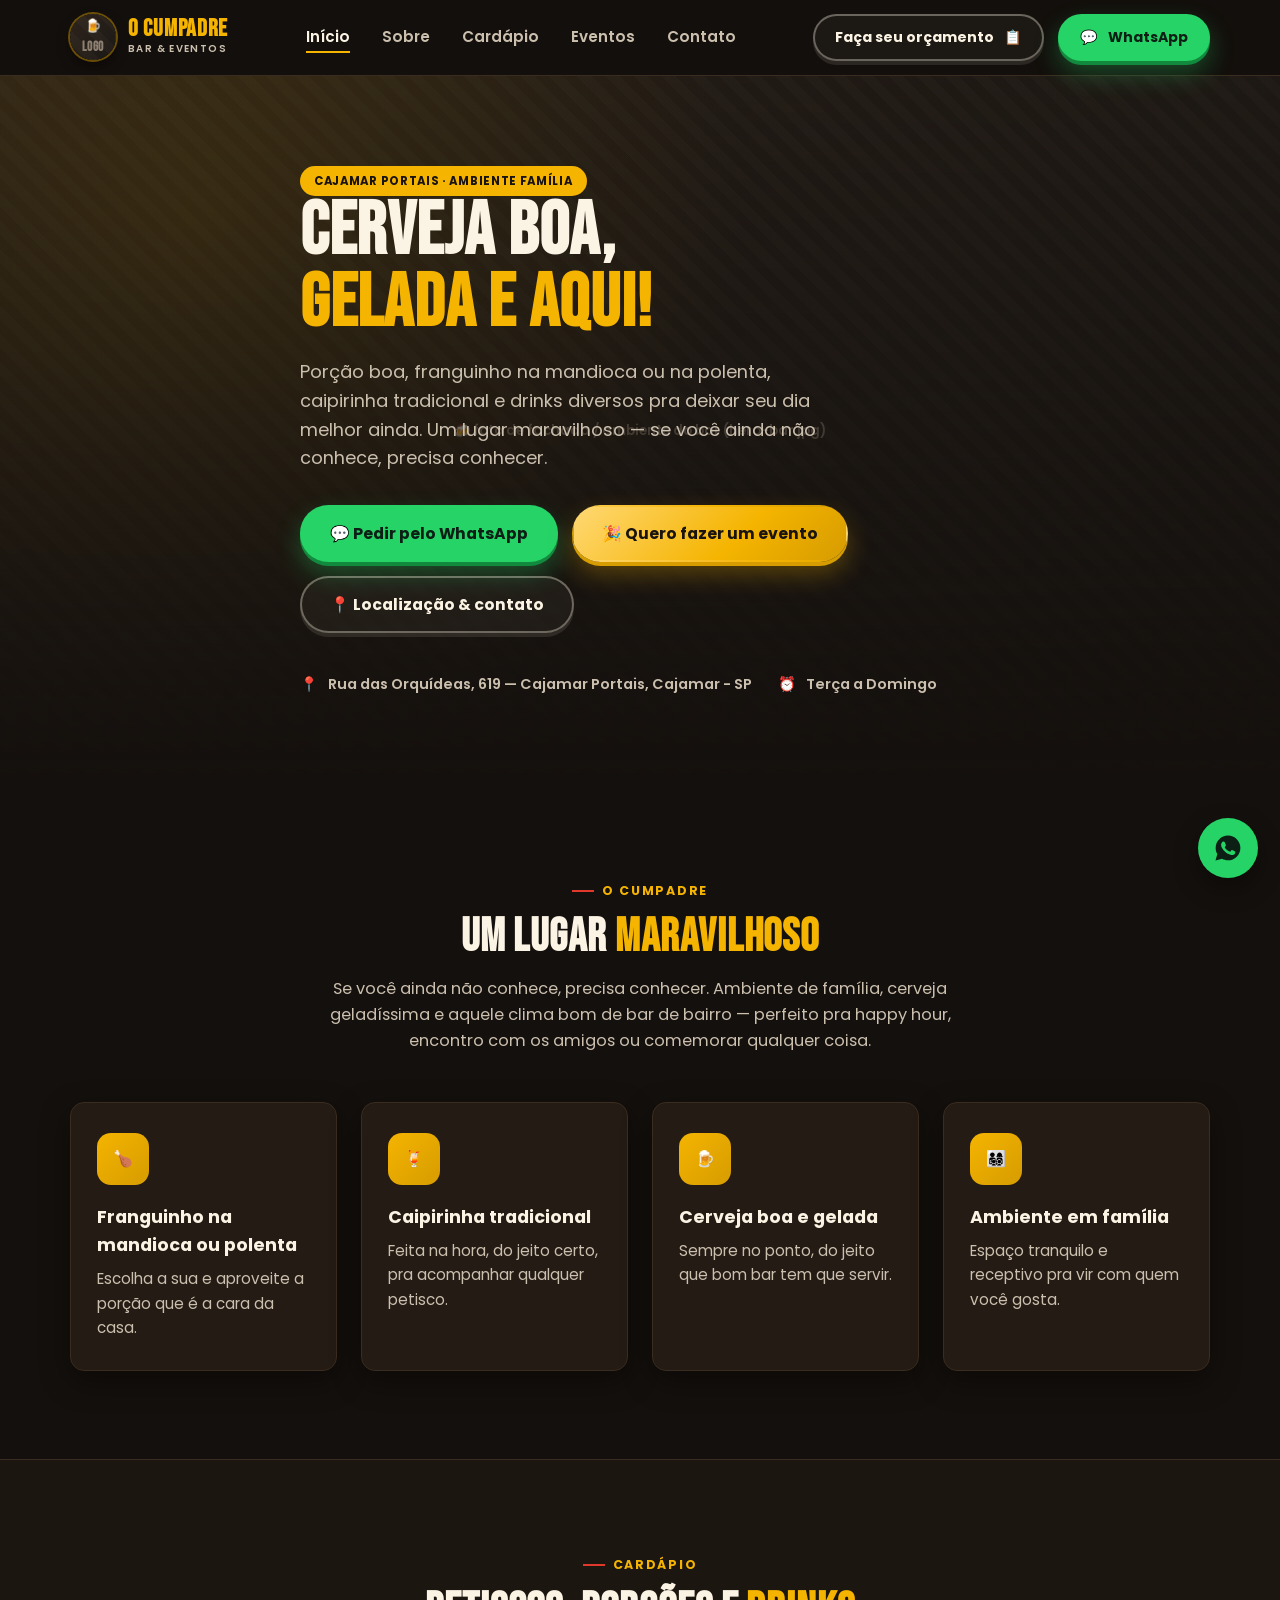
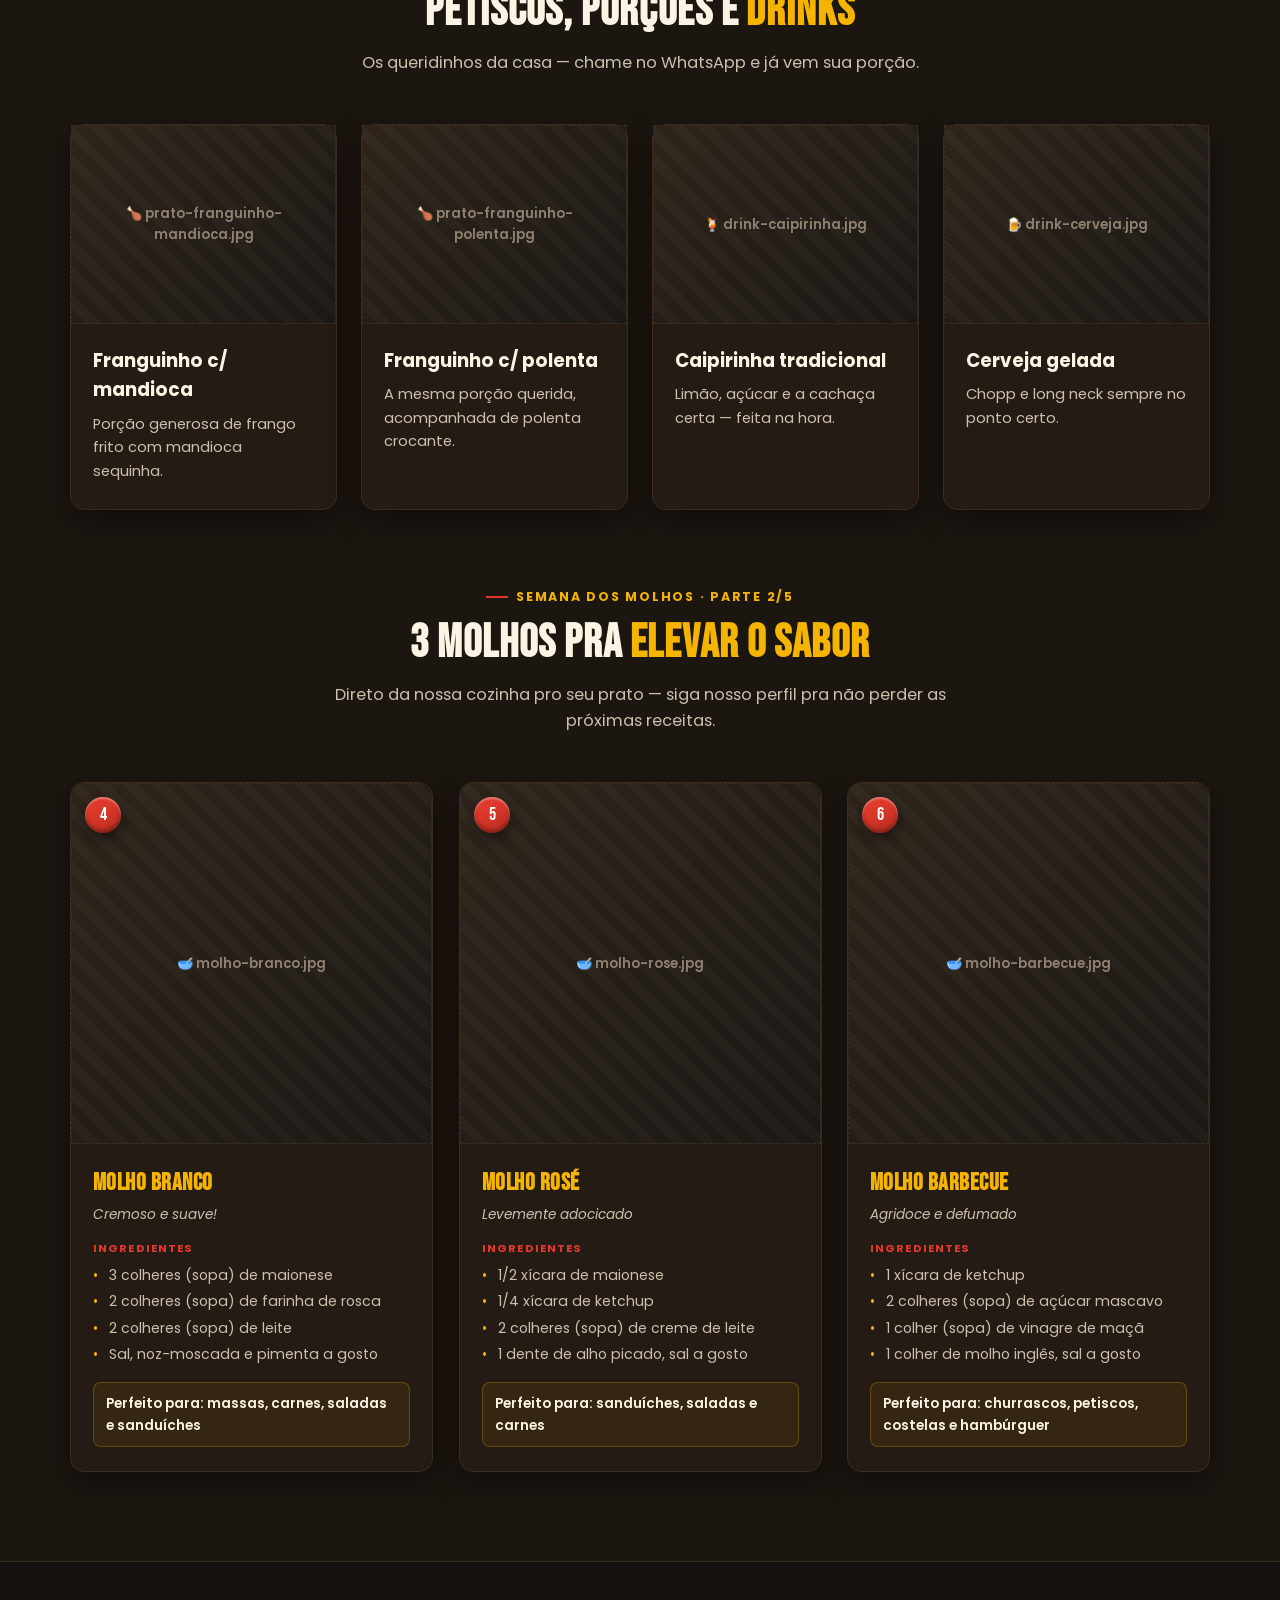
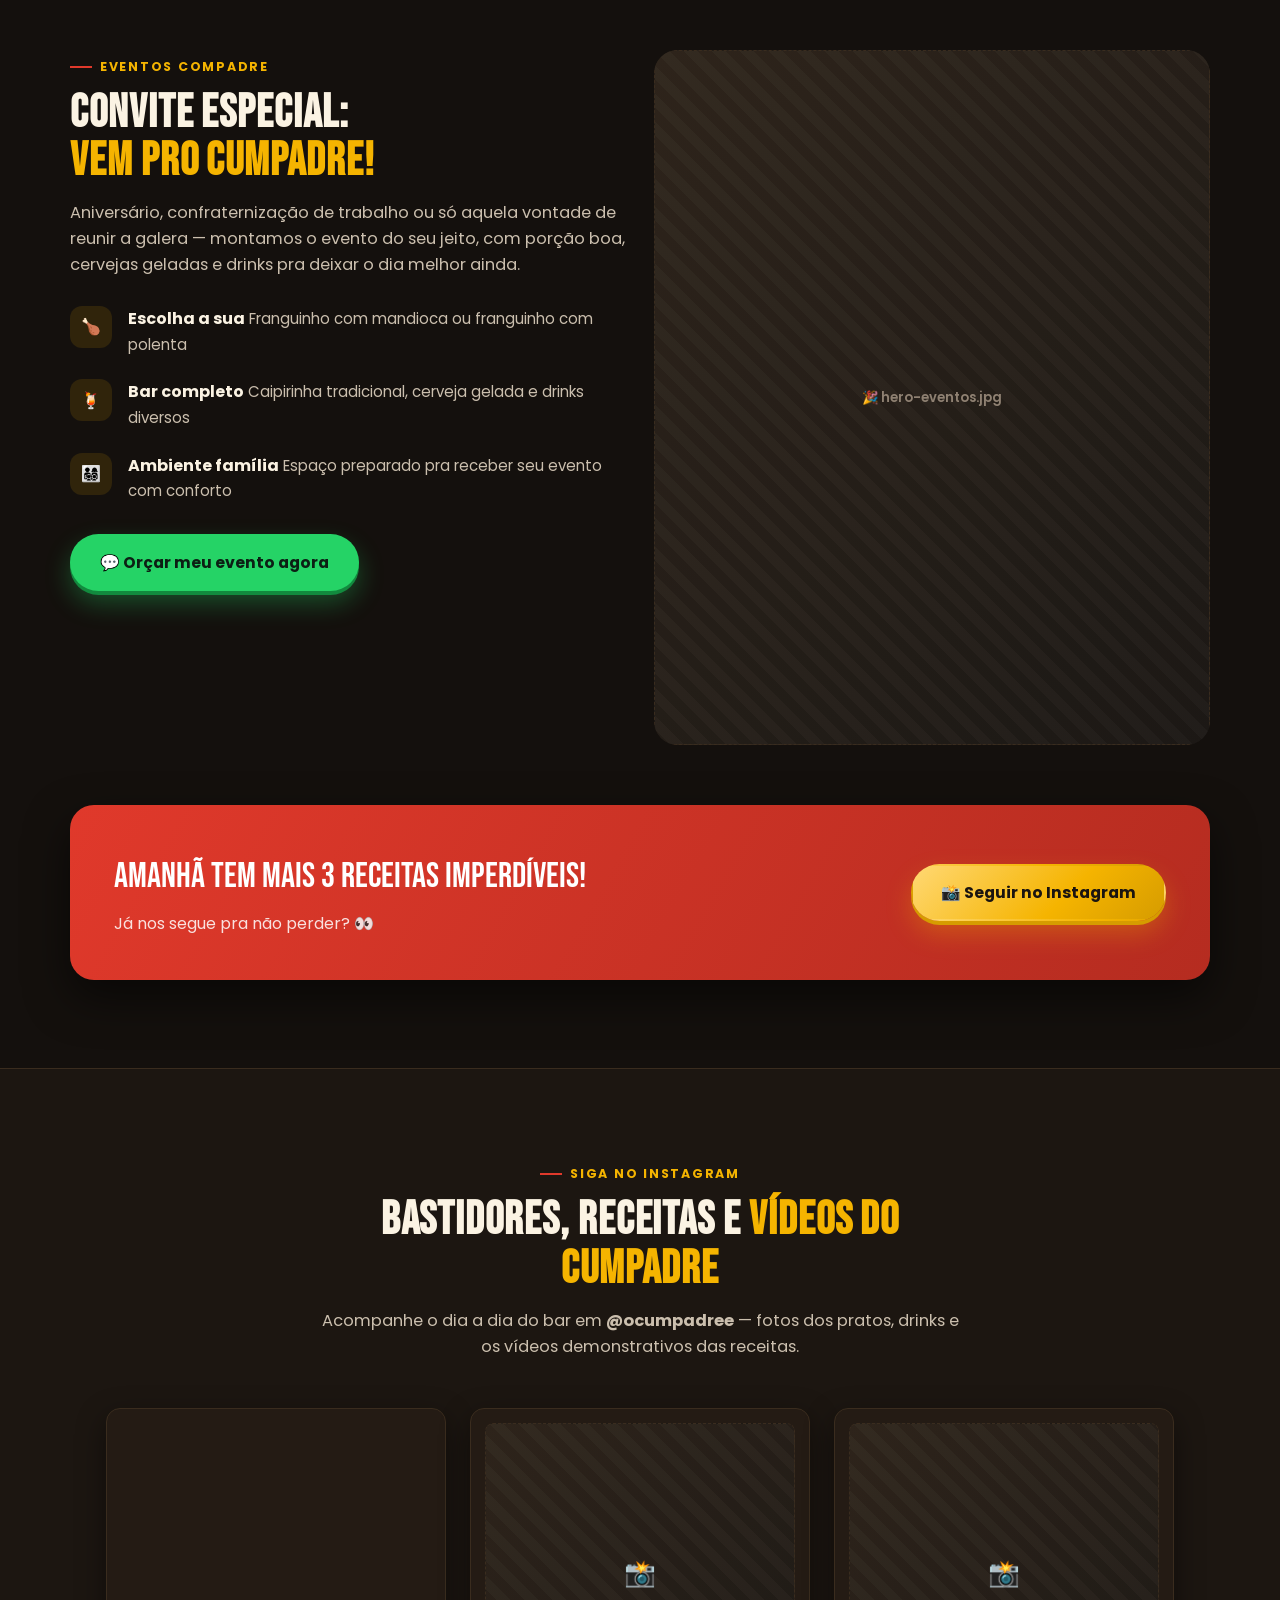
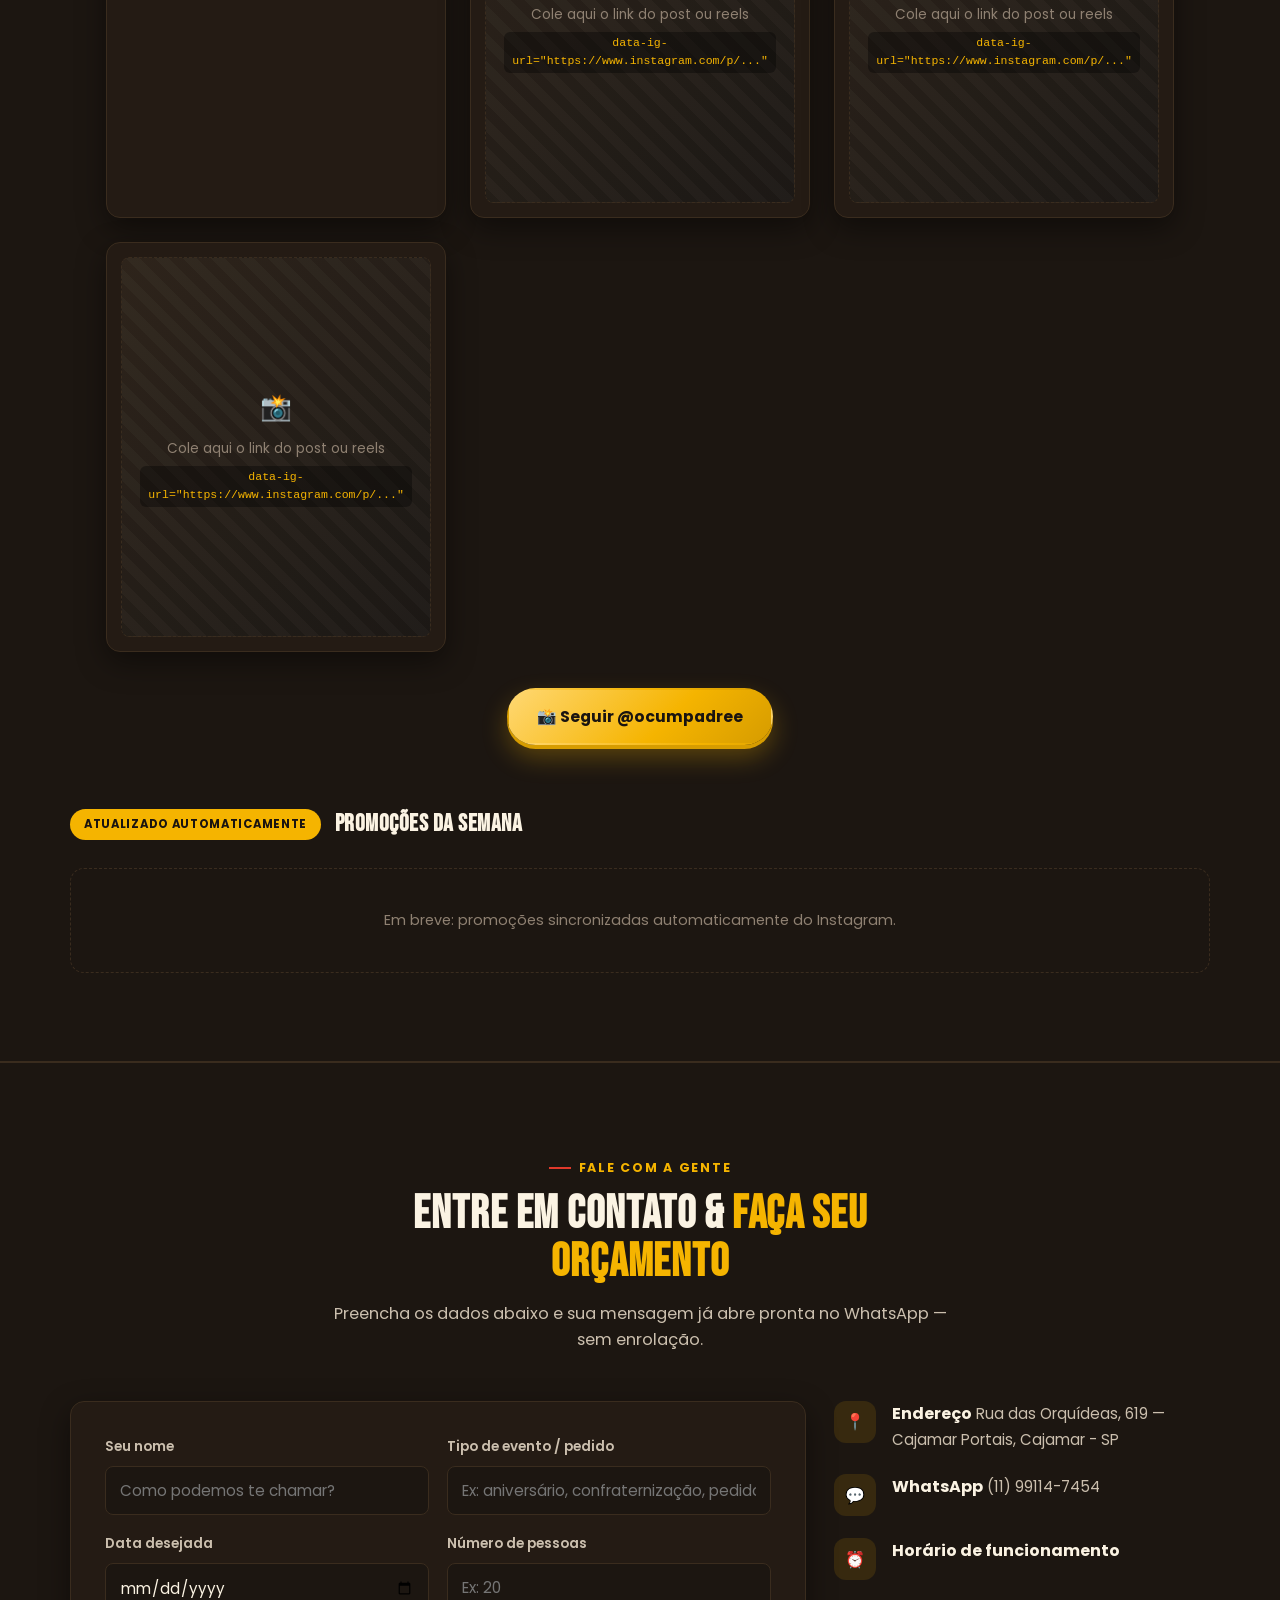
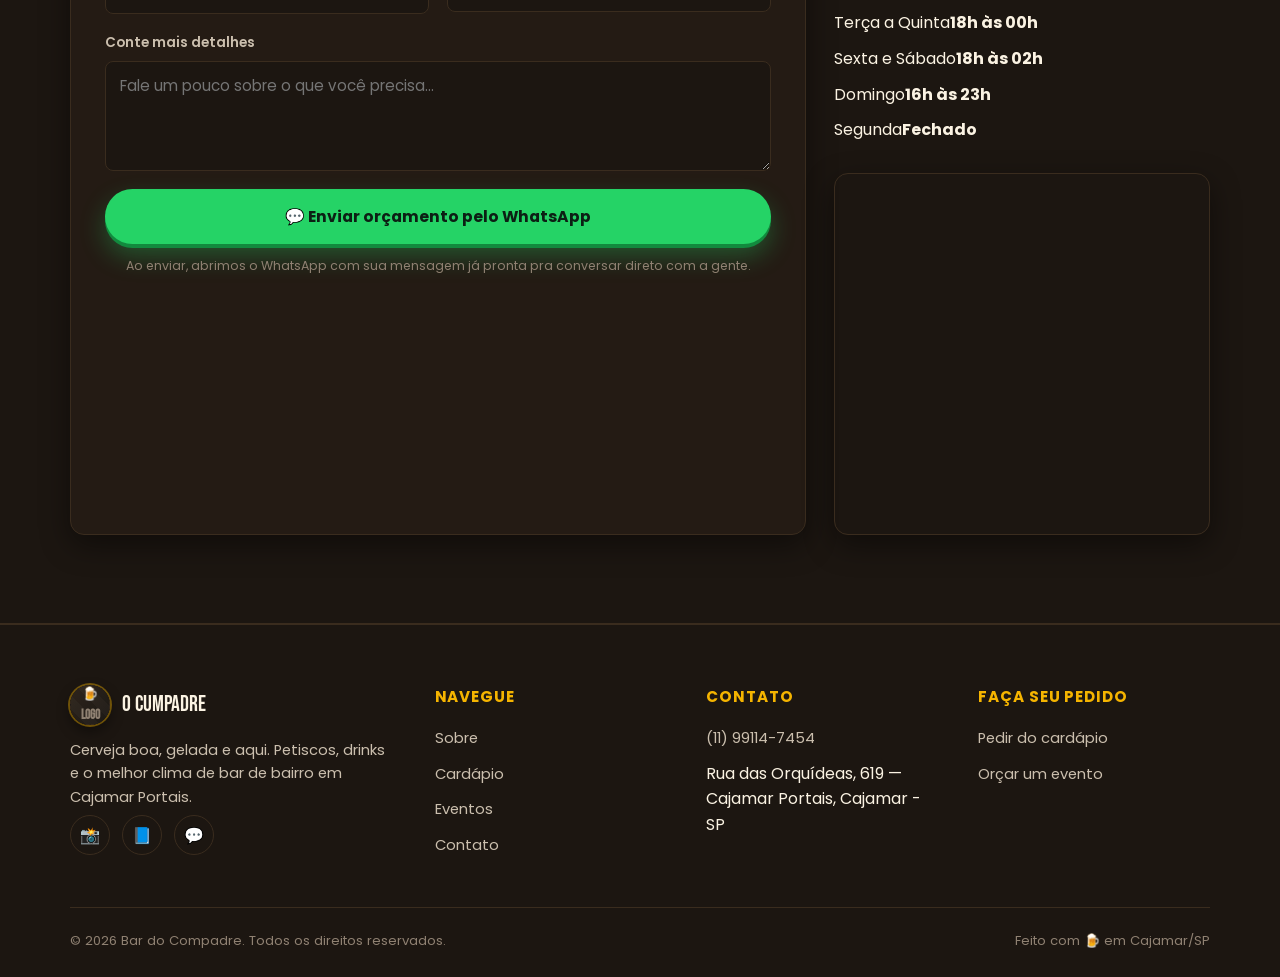
==== index.html @ eba90cc9 "Adiciona sincronizacao automatica de promocoes do Instagram via API oficial - GitHub Action agendado" ====
<!doctype html>
<html lang="pt-BR">
<head>
  <meta charset="UTF-8" />
  <meta name="viewport" content="width=device-width, initial-scale=1.0" />
  <title>Bar do Compadre | Cerveja boa, gelada e aqui — Cajamar/SP</title>
  <meta name="description" content="Bar do Compadre em Cajamar Portais: petiscos, franguinho com mandioca ou polenta, caipirinha tradicional, cervejas geladas e drinks. Faça seu pedido ou orçamento de evento pelo WhatsApp." />
  <meta name="theme-color" content="#14100d" />

  <!-- Open Graph -->
  <meta property="og:type" content="website" />
  <meta property="og:title" content="Bar do Compadre — Cerveja boa, gelada e aqui" />
  <meta property="og:description" content="Petiscos, caipirinha tradicional e cervejas geladas em Cajamar Portais. Peça ou reserve pelo WhatsApp." />
  <meta property="og:image" content="assets/img/og-image.jpg" />
  <meta property="og:locale" content="pt_BR" />

  <link rel="icon" href="assets/img/favicon.png" type="image/png" />
  <link rel="stylesheet" href="assets/css/style.css" />
</head>
<body>
  <!-- ===================== HEADER ===================== -->
  <header class="site-header">
    <div class="container nav">
      <a href="#inicio" class="nav__brand">
        <span class="ph-image nav__logo" data-icon="🍺" data-label="logo">
          <img src="assets/img/logo.png" alt="Logo Bar do Compadre" />
        </span>
        <span class="nav__brand-text">
          <strong>O Cumpadre</strong>
          <small>Bar &amp; Eventos</small>
        </span>
      </a>

      <button class="nav__toggle" aria-label="Abrir menu" aria-expanded="false">
        <span></span><span></span><span></span>
      </button>

      <ul class="nav__list">
        <li><a class="nav__link" href="#inicio">Início</a></li>
        <li><a class="nav__link" href="#sobre">Sobre</a></li>
        <li><a class="nav__link" href="#cardapio">Cardápio</a></li>
        <li><a class="nav__link" href="#eventos">Eventos</a></li>
        <li><a class="nav__link" href="#contato">Contato</a></li>
      </ul>

      <div class="nav__actions">
        <a href="#contato" class="btn btn--outline btn--sm">
          <span class="btn-label-full">Faça seu orçamento</span>
          <span aria-hidden="true">📋</span>
        </a>
        <a href="#" data-wa="padrao" class="btn btn--whatsapp btn--sm">
          <span aria-hidden="true">💬</span>
          <span class="btn-label-full">WhatsApp</span>
        </a>
      </div>
    </div>
  </header>

  <main>
    <!-- ===================== HERO ===================== -->
    <section class="hero" id="inicio">
      <span class="ph-image hero__bg" data-icon="🍻" data-label="foto de fachada / ambiente do bar (hero-bar.jpg)">
        <img src="assets/img/hero-bar.jpg" alt="Ambiente do Bar do Compadre" />
      </span>

      <div class="container hero__content">
        <span class="badge badge--gold">Cajamar Portais · Ambiente família</span>
        <h1 class="hero__title">Cerveja boa,<br /><span>gelada e aqui!</span></h1>
        <p class="hero__subtitle">
          Porção boa, franguinho na mandioca ou na polenta, caipirinha tradicional e drinks
          diversos pra deixar seu dia melhor ainda. Um lugar maravilhoso — se você ainda não
          conhece, precisa conhecer.
        </p>

        <div class="hero__actions">
          <a href="#" data-wa="cardapio" class="btn btn--whatsapp">
            💬 Pedir pelo WhatsApp
          </a>
          <a href="#eventos" class="btn btn--primary">🎉 Quero fazer um evento</a>
          <a href="#contato" class="btn btn--outline">📍 Localização &amp; contato</a>
        </div>

        <div class="hero__meta">
          <span class="hero__meta-item"><span class="icon">📍</span> <span data-config="address">Rua das Orquídeas, 619 — Cajamar Portais</span></span>
          <span class="hero__meta-item"><span class="icon">⏰</span> Terça a Domingo</span>
        </div>
      </div>
    </section>

    <!-- ===================== SOBRE ===================== -->
    <section class="section" id="sobre">
      <div class="container">
        <div class="section__head" data-reveal>
          <span class="eyebrow">O Cumpadre</span>
          <h2 class="section__title">Um lugar <span>maravilhoso</span></h2>
          <p class="section__desc">
            Se você ainda não conhece, precisa conhecer. Ambiente de família, cerveja geladíssima
            e aquele clima bom de bar de bairro — perfeito pra happy hour, encontro com os amigos
            ou comemorar qualquer coisa.
          </p>
        </div>

        <div class="grid-4">
          <div class="feature-card tilt" data-reveal>
            <span class="tilt__shine"></span>
            <div class="feature-card__icon">🍗</div>
            <h3 class="feature-card__title">Franguinho na mandioca ou polenta</h3>
            <p class="feature-card__text">Escolha a sua e aproveite a porção que é a cara da casa.</p>
          </div>
          <div class="feature-card tilt" data-reveal>
            <span class="tilt__shine"></span>
            <div class="feature-card__icon">🍹</div>
            <h3 class="feature-card__title">Caipirinha tradicional</h3>
            <p class="feature-card__text">Feita na hora, do jeito certo, pra acompanhar qualquer petisco.</p>
          </div>
          <div class="feature-card tilt" data-reveal>
            <span class="tilt__shine"></span>
            <div class="feature-card__icon">🍺</div>
            <h3 class="feature-card__title">Cerveja boa e gelada</h3>
            <p class="feature-card__text">Sempre no ponto, do jeito que bom bar tem que servir.</p>
          </div>
          <div class="feature-card tilt" data-reveal>
            <span class="tilt__shine"></span>
            <div class="feature-card__icon">👨‍👩‍👧‍👦</div>
            <h3 class="feature-card__title">Ambiente em família</h3>
            <p class="feature-card__text">Espaço tranquilo e receptivo pra vir com quem você gosta.</p>
          </div>
        </div>
      </div>
    </section>

    <!-- ===================== CARDÁPIO ===================== -->
    <section class="section section--alt" id="cardapio">
      <div class="container">
        <div class="section__head" data-reveal>
          <span class="eyebrow">Cardápio</span>
          <h2 class="section__title">Petiscos, porções e <span>drinks</span></h2>
          <p class="section__desc">Os queridinhos da casa — chame no WhatsApp e já vem sua porção.</p>
        </div>

        <div class="grid-4" data-reveal>
          <article class="menu-card tilt">
            <span class="tilt__shine"></span>
            <span class="ph-image menu-card__media" data-icon="🍗" data-label="prato-franguinho-mandioca.jpg">
              <img src="assets/img/prato-franguinho-mandioca.jpg" alt="Franguinho com mandioca" />
            </span>
            <div class="menu-card__body">
              <div class="menu-card__top">
                <h3 class="menu-card__title">Franguinho c/ mandioca</h3>
              </div>
              <p class="menu-card__desc">Porção generosa de frango frito com mandioca sequinha.</p>
            </div>
          </article>

          <article class="menu-card tilt">
            <span class="tilt__shine"></span>
            <span class="ph-image menu-card__media" data-icon="🍗" data-label="prato-franguinho-polenta.jpg">
              <img src="assets/img/prato-franguinho-polenta.jpg" alt="Franguinho com polenta" />
            </span>
            <div class="menu-card__body">
              <div class="menu-card__top">
                <h3 class="menu-card__title">Franguinho c/ polenta</h3>
              </div>
              <p class="menu-card__desc">A mesma porção querida, acompanhada de polenta crocante.</p>
            </div>
          </article>

          <article class="menu-card tilt">
            <span class="tilt__shine"></span>
            <span class="ph-image menu-card__media" data-icon="🍹" data-label="drink-caipirinha.jpg">
              <img src="assets/img/drink-caipirinha.jpg" alt="Caipirinha tradicional" />
            </span>
            <div class="menu-card__body">
              <div class="menu-card__top">
                <h3 class="menu-card__title">Caipirinha tradicional</h3>
              </div>
              <p class="menu-card__desc">Limão, açúcar e a cachaça certa — feita na hora.</p>
            </div>
          </article>

          <article class="menu-card tilt">
            <span class="tilt__shine"></span>
            <span class="ph-image menu-card__media" data-icon="🍺" data-label="drink-cerveja.jpg">
              <img src="assets/img/drink-cerveja.jpg" alt="Cerveja gelada" />
            </span>
            <div class="menu-card__body">
              <div class="menu-card__top">
                <h3 class="menu-card__title">Cerveja gelada</h3>
              </div>
              <p class="menu-card__desc">Chopp e long neck sempre no ponto certo.</p>
            </div>
          </article>
        </div>

        <!-- ---- Semana dos Molhos ---- -->
        <div class="section__head" style="margin-top:70px" data-reveal>
          <span class="eyebrow">Semana dos Molhos · Parte 2/5</span>
          <h2 class="section__title">3 molhos pra <span>elevar o sabor</span></h2>
          <p class="section__desc">Direto da nossa cozinha pro seu prato — siga nosso perfil pra não perder as próximas receitas.</p>
        </div>

        <div class="molhos-grid" data-reveal>
          <article class="molho-card tilt">
            <span class="tilt__shine"></span>
            <span class="molho-card__number">4</span>
            <span class="ph-image molho-card__media" data-icon="🥣" data-label="molho-branco.jpg">
              <img src="assets/img/molho-branco.jpg" alt="Molho Branco" />
            </span>
            <div class="molho-card__body">
              <h3 class="molho-card__title">Molho Branco</h3>
              <p class="molho-card__tagline">Cremoso e suave!</p>
              <p class="molho-card__label">Ingredientes</p>
              <ul class="molho-card__ingredients">
                <li>3 colheres (sopa) de maionese</li>
                <li>2 colheres (sopa) de farinha de rosca</li>
                <li>2 colheres (sopa) de leite</li>
                <li>Sal, noz-moscada e pimenta a gosto</li>
              </ul>
              <p class="molho-card__perfect">Perfeito para: massas, carnes, saladas e sanduíches</p>
            </div>
          </article>

          <article class="molho-card tilt">
            <span class="tilt__shine"></span>
            <span class="molho-card__number">5</span>
            <span class="ph-image molho-card__media" data-icon="🥣" data-label="molho-rose.jpg">
              <img src="assets/img/molho-rose.jpg" alt="Molho Rosé" />
            </span>
            <div class="molho-card__body">
              <h3 class="molho-card__title">Molho Rosé</h3>
              <p class="molho-card__tagline">Levemente adocicado</p>
              <p class="molho-card__label">Ingredientes</p>
              <ul class="molho-card__ingredients">
                <li>1/2 xícara de maionese</li>
                <li>1/4 xícara de ketchup</li>
                <li>2 colheres (sopa) de creme de leite</li>
                <li>1 dente de alho picado, sal a gosto</li>
              </ul>
              <p class="molho-card__perfect">Perfeito para: sanduíches, saladas e carnes</p>
            </div>
          </article>

          <article class="molho-card tilt">
            <span class="tilt__shine"></span>
            <span class="molho-card__number">6</span>
            <span class="ph-image molho-card__media" data-icon="🥣" data-label="molho-barbecue.jpg">
              <img src="assets/img/molho-barbecue.jpg" alt="Molho Barbecue" />
            </span>
            <div class="molho-card__body">
              <h3 class="molho-card__title">Molho Barbecue</h3>
              <p class="molho-card__tagline">Agridoce e defumado</p>
              <p class="molho-card__label">Ingredientes</p>
              <ul class="molho-card__ingredients">
                <li>1 xícara de ketchup</li>
                <li>2 colheres (sopa) de açúcar mascavo</li>
                <li>1 colher (sopa) de vinagre de maçã</li>
                <li>1 colher de molho inglês, sal a gosto</li>
              </ul>
              <p class="molho-card__perfect">Perfeito para: churrascos, petiscos, costelas e hambúrguer</p>
            </div>
          </article>
        </div>
      </div>
    </section>

    <!-- ===================== EVENTOS ===================== -->
    <section class="section" id="eventos">
      <div class="container">
        <div class="grid-2" data-reveal>
          <div>
            <span class="eyebrow">Eventos Compadre</span>
            <h2 class="section__title">Convite especial:<br /><span>vem pro Cumpadre!</span></h2>
            <p class="section__desc" style="margin-bottom:28px">
              Aniversário, confraternização de trabalho ou só aquela vontade de reunir a galera —
              montamos o evento do seu jeito, com porção boa, cervejas geladas e drinks pra deixar
              o dia melhor ainda.
            </p>

            <ul class="info-list" style="margin-bottom:30px">
              <li class="info-item">
                <span class="info-item__icon">🍗</span>
                <span>
                  <span class="info-item__title">Escolha a sua</span>
                  <span class="info-item__text">Franguinho com mandioca ou franguinho com polenta</span>
                </span>
              </li>
              <li class="info-item">
                <span class="info-item__icon">🍹</span>
                <span>
                  <span class="info-item__title">Bar completo</span>
                  <span class="info-item__text">Caipirinha tradicional, cerveja gelada e drinks diversos</span>
                </span>
              </li>
              <li class="info-item">
                <span class="info-item__icon">👨‍👩‍👧‍👦</span>
                <span>
                  <span class="info-item__title">Ambiente família</span>
                  <span class="info-item__text">Espaço preparado pra receber seu evento com conforto</span>
                </span>
              </li>
            </ul>

            <a href="#" data-wa="orcamento" class="btn btn--whatsapp">💬 Orçar meu evento agora</a>
          </div>

          <span class="ph-image" data-icon="🎉" data-label="hero-eventos.jpg" style="--ph-ratio:4/5;border-radius:var(--radius-lg)">
            <img src="assets/img/hero-eventos.jpg" alt="Evento no Bar do Compadre" />
          </span>
        </div>

        <div class="cta-banner" style="margin-top:60px" data-reveal>
          <div>
            <p class="cta-banner__title">Amanhã tem mais 3 receitas imperdíveis!</p>
            <p class="cta-banner__text">Já nos segue pra não perder? 👀</p>
          </div>
          <a href="#" data-config="instagram" target="_blank" rel="noopener" class="btn btn--primary">📸 Seguir no Instagram</a>
        </div>
      </div>
    </section>

    <!-- ===================== INSTAGRAM ===================== -->
    <section class="section section--alt" id="instagram">
      <div class="container">
        <div class="section__head" data-reveal>
          <span class="eyebrow">Siga no Instagram</span>
          <h2 class="section__title">Bastidores, receitas e <span>vídeos do Cumpadre</span></h2>
          <p class="section__desc">Acompanhe o dia a dia do bar em <strong>@ocumpadree</strong> — fotos dos pratos, drinks e os vídeos demonstrativos das receitas.</p>
        </div>

        <!--
          Cada bloco abaixo vira um post/vídeo real assim que você colar o
          link em data-ig-url (no Instagram: Compartilhar > Copiar link).
          Sem link, mostra um placeholder — nada quebra.
        -->
        <div class="ig-grid" data-reveal>
          <div class="ig-frame"><div class="ig-embed" data-ig-embed data-ig-url="https://www.instagram.com/p/Db4EB4JSnit/"></div></div>
          <div class="ig-frame"><div class="ig-embed" data-ig-embed data-ig-url=""></div></div>
          <div class="ig-frame"><div class="ig-embed" data-ig-embed data-ig-url=""></div></div>
          <div class="ig-frame"><div class="ig-embed" data-ig-embed data-ig-url=""></div></div>
        </div>

        <div class="ig-follow" data-reveal>
          <a href="#" data-config="instagram" target="_blank" rel="noopener" class="btn btn--primary">📸 Seguir @ocumpadree</a>
        </div>

        <!--
          Sincronizado automaticamente por .github/workflows/instagram-sync.yml
          a partir da API oficial do Instagram — veja docs/instagram-api-setup.md
          para ligar isso. Até lá, aparece uma mensagem simpática no lugar.
        -->
        <div class="promo-head" data-reveal>
          <span class="badge badge--gold">Atualizado automaticamente</span>
          <h3>Promoções da semana</h3>
          <span class="promo-updated" data-promo-updated></span>
        </div>
        <div class="promo-grid" id="promo-grid" data-reveal>
          <p class="promo-empty">Em breve: promoções sincronizadas automaticamente do Instagram.</p>
        </div>
      </div>
    </section>

    <!-- ===================== CONTATO / ORÇAMENTO ===================== -->
    <section class="section section--alt" id="contato">
      <div class="container">
        <div class="section__head" data-reveal>
          <span class="eyebrow">Fale com a gente</span>
          <h2 class="section__title">Entre em contato &amp; <span>faça seu orçamento</span></h2>
          <p class="section__desc">Preencha os dados abaixo e sua mensagem já abre pronta no WhatsApp — sem enrolação.</p>
        </div>

        <div class="grid-2">
          <form class="form" id="form-orcamento" data-reveal>
            <div class="form__row">
              <div class="form__group">
                <label for="nome">Seu nome</label>
                <input type="text" id="nome" name="nome" placeholder="Como podemos te chamar?" required />
              </div>
              <div class="form__group">
                <label for="tipo">Tipo de evento / pedido</label>
                <input type="text" id="tipo" name="tipo" placeholder="Ex: aniversário, confraternização, pedido no balcão..." />
              </div>
            </div>
            <div class="form__row">
              <div class="form__group">
                <label for="data_evento">Data desejada</label>
                <input type="date" id="data_evento" name="data_evento" />
              </div>
              <div class="form__group">
                <label for="pessoas">Número de pessoas</label>
                <input type="number" id="pessoas" name="pessoas" min="1" placeholder="Ex: 20" />
              </div>
            </div>
            <div class="form__group">
              <label for="mensagem">Conte mais detalhes</label>
              <textarea id="mensagem" name="mensagem" placeholder="Fale um pouco sobre o que você precisa..."></textarea>
            </div>
            <button type="submit" class="btn btn--whatsapp btn--block">💬 Enviar orçamento pelo WhatsApp</button>
            <p class="form__note">Ao enviar, abrimos o WhatsApp com sua mensagem já pronta pra conversar direto com a gente.</p>
          </form>

          <div data-reveal>
            <div class="info-list" style="margin-bottom:30px">
              <div class="info-item">
                <span class="info-item__icon">📍</span>
                <span>
                  <span class="info-item__title">Endereço</span>
                  <span class="info-item__text" data-config="address">Rua das Orquídeas, 619 — Cajamar Portais, Cajamar - SP</span>
                </span>
              </div>
              <div class="info-item">
                <span class="info-item__icon">💬</span>
                <span>
                  <span class="info-item__title">WhatsApp</span>
                  <span class="info-item__text"><a href="#" data-wa="padrao">(11) 99114-7454</a></span>
                </span>
              </div>
              <div class="info-item">
                <span class="info-item__icon">⏰</span>
                <span class="info-item__title">Horário de funcionamento</span>
              </div>
            </div>

            <ul class="info-list" data-config="hours" style="gap:10px;margin-bottom:30px">
              <!-- preenchido via JS a partir de SITE.hours -->
            </ul>

            <div class="map-wrap">
              <iframe data-config="map" loading="lazy" title="Localização do Bar do Compadre" referrerpolicy="no-referrer-when-downgrade"></iframe>
            </div>
          </div>
        </div>
      </div>
    </section>
  </main>

  <!-- ===================== FOOTER ===================== -->
  <footer class="site-footer">
    <div class="container">
      <div class="footer__grid">
        <div>
          <div class="footer__brand">
            <span class="ph-image nav__logo" data-icon="🍺" data-label="logo">
              <img src="assets/img/logo.png" alt="Logo Bar do Compadre" />
            </span>
            O Cumpadre
          </div>
          <p class="footer__text">Cerveja boa, gelada e aqui. Petiscos, drinks e o melhor clima de bar de bairro em Cajamar Portais.</p>
          <div class="footer__social">
            <a class="social-icon" data-config="instagram" target="_blank" rel="noopener" aria-label="Instagram">📸</a>
            <a class="social-icon" data-config="facebook" target="_blank" rel="noopener" aria-label="Facebook">📘</a>
            <a class="social-icon" href="#" data-wa="padrao" aria-label="WhatsApp">💬</a>
          </div>
        </div>

        <div>
          <p class="footer__title">Navegue</p>
          <ul class="footer__links">
            <li><a href="#sobre">Sobre</a></li>
            <li><a href="#cardapio">Cardápio</a></li>
            <li><a href="#eventos">Eventos</a></li>
            <li><a href="#contato">Contato</a></li>
          </ul>
        </div>

        <div>
          <p class="footer__title">Contato</p>
          <ul class="footer__links">
            <li><a href="#" data-wa="padrao">(11) 99114-7454</a></li>
            <li><span data-config="address">Rua das Orquídeas, 619</span></li>
          </ul>
        </div>

        <div>
          <p class="footer__title">Faça seu pedido</p>
          <ul class="footer__links">
            <li><a href="#" data-wa="cardapio">Pedir do cardápio</a></li>
            <li><a href="#" data-wa="orcamento">Orçar um evento</a></li>
          </ul>
        </div>
      </div>

      <div class="footer__bottom">
        <span>© <span data-year></span> Bar do Compadre. Todos os direitos reservados.</span>
        <span>Feito com 🍺 em Cajamar/SP</span>
      </div>
    </div>
  </footer>

  <a href="#" data-wa="padrao" class="float-whatsapp" aria-label="Falar no WhatsApp">
    <svg width="30" height="30" viewBox="0 0 24 24" fill="currentColor" aria-hidden="true">
      <path d="M12.04 2C6.58 2 2.13 6.45 2.13 11.91c0 1.75.46 3.45 1.33 4.95L2 22l5.28-1.38c1.44.79 3.06 1.2 4.71 1.2h.01c5.46 0 9.91-4.45 9.91-9.91 0-2.65-1.03-5.14-2.9-7.01A9.87 9.87 0 0 0 12.04 2Zm5.8 14.11c-.24.68-1.4 1.33-1.93 1.4-.49.07-1.11.1-1.79-.11-.41-.13-.94-.3-1.62-.6-2.85-1.23-4.71-4.1-4.85-4.29-.14-.19-1.15-1.53-1.15-2.92 0-1.39.73-2.07.99-2.35.26-.28.56-.35.75-.35.19 0 .38 0 .54.01.17.01.4-.07.63.48.24.58.81 2 .88 2.14.07.14.12.31.02.5-.09.19-.14.31-.28.48-.14.16-.29.36-.42.49-.14.14-.28.29-.12.57.16.28.72 1.19 1.55 1.93 1.06.95 1.96 1.24 2.24 1.38.28.14.44.12.6-.07.16-.19.68-.79.87-1.06.19-.28.37-.23.62-.14.26.09 1.63.77 1.91.91.28.14.47.21.53.33.07.12.07.68-.17 1.36Z" />
    </svg>
  </a>

  <script src="assets/js/main.js"></script>
</body>
</html>
---- assets/css/style.css ----
/* =========================================================
   Bar do Compadre & Eventos Compadre — Design System
   ========================================================= */

/* ---------- Fonts ---------- */
@import url("https://fonts.googleapis.com/css2?family=Bebas+Neue&family=Poppins:wght@400;500;600;700;800&display=swap");

/* ---------- Tokens ---------- */
:root {
  --color-bg: #14100d;
  --color-bg-alt: #1c1611;
  --color-card: #241b14;
  --color-card-hover: #2c2118;
  --color-border: #3a2c1e;

  --color-gold: #f5b400;
  --color-gold-dark: #d69c00;
  --color-gold-light: #ffd873;
  --color-red: #e0392b;
  --color-red-dark: #b52c20;

  --color-text: #fbf3e3;
  --color-text-muted: #cbbfae;
  --color-text-dim: #8f8172;

  --font-display: "Bebas Neue", "Poppins", sans-serif;
  --font-body: "Poppins", -apple-system, BlinkMacSystemFont, "Segoe UI", sans-serif;

  --radius-sm: 8px;
  --radius-md: 14px;
  --radius-lg: 24px;

  --shadow-card: 0 10px 30px rgba(0, 0, 0, 0.45);
  --shadow-pop: 0 18px 44px rgba(0, 0, 0, 0.55);

  --container: 1180px;
}

/* ---------- Reset ---------- */
*,
*::before,
*::after {
  box-sizing: border-box;
}

html {
  scroll-behavior: smooth;
}

body {
  margin: 0;
  background: var(--color-bg);
  color: var(--color-text);
  font-family: var(--font-body);
  line-height: 1.6;
  -webkit-font-smoothing: antialiased;
}

img {
  max-width: 100%;
  display: block;
}

a {
  color: inherit;
  text-decoration: none;
}

ul,
ol {
  margin: 0;
  padding: 0;
  list-style: none;
}

h1,
h2,
h3,
h4,
p {
  margin: 0;
}

button {
  font-family: inherit;
  cursor: pointer;
}

input,
textarea,
select {
  font-family: inherit;
}

/* ---------- Layout utilities ---------- */
.container {
  width: 100%;
  max-width: var(--container);
  margin: 0 auto;
  padding-inline: 20px;
}

.section {
  padding-block: 88px;
}

.section--tight {
  padding-block: 56px;
}

.section--alt {
  background: var(--color-bg-alt);
  border-block: 1px solid var(--color-border);
}

.section__head {
  max-width: 640px;
  margin-inline: auto;
  text-align: center;
  margin-bottom: 48px;
}

.section__head--left {
  margin-inline: 0;
  text-align: left;
}

.eyebrow {
  display: inline-flex;
  align-items: center;
  gap: 8px;
  font-weight: 700;
  font-size: 0.78rem;
  letter-spacing: 0.14em;
  text-transform: uppercase;
  color: var(--color-gold);
  margin-bottom: 12px;
}

.eyebrow::before {
  content: "";
  width: 22px;
  height: 2px;
  background: var(--color-red);
  display: inline-block;
}

.section__title {
  font-family: var(--font-display);
  font-size: clamp(2rem, 4vw, 2.9rem);
  letter-spacing: 0.02em;
  line-height: 1.05;
  color: var(--color-text);
}

.section__title span {
  color: var(--color-gold);
}

.section__desc {
  margin-top: 14px;
  color: var(--color-text-muted);
  font-size: 1.02rem;
}

.grid-2 {
  display: grid;
  grid-template-columns: repeat(2, 1fr);
  gap: 28px;
}

.grid-3 {
  display: grid;
  grid-template-columns: repeat(3, 1fr);
  gap: 28px;
}

.grid-4 {
  display: grid;
  grid-template-columns: repeat(4, 1fr);
  gap: 24px;
}

@media (max-width: 960px) {
  .grid-3 {
    grid-template-columns: repeat(2, 1fr);
  }
  .grid-4 {
    grid-template-columns: repeat(2, 1fr);
  }
}

@media (max-width: 640px) {
  .grid-2,
  .grid-3,
  .grid-4 {
    grid-template-columns: 1fr;
  }
  .section {
    padding-block: 60px;
  }
}

.visually-hidden {
  position: absolute;
  width: 1px;
  height: 1px;
  overflow: hidden;
  clip: rect(0 0 0 0);
  white-space: nowrap;
}

/* ---------- Buttons ---------- */
.btn {
  display: inline-flex;
  align-items: center;
  justify-content: center;
  gap: 10px;
  padding: 14px 28px;
  border-radius: 999px;
  font-weight: 700;
  font-size: 0.98rem;
  border: 2px solid transparent;
  transition: transform 0.18s ease, box-shadow 0.18s ease, background 0.18s ease, color 0.18s ease;
  white-space: nowrap;
}

.btn:active {
  transform: translateY(1px);
}

.btn--primary {
  background: linear-gradient(135deg, var(--color-gold-light), var(--color-gold) 60%, var(--color-gold-dark));
  color: #1a1410;
  box-shadow: 0 4px 0 var(--color-gold-dark), 0 12px 26px rgba(245, 180, 0, 0.3);
}

.btn--primary:hover {
  transform: translateY(-2px);
  box-shadow: 0 6px 0 var(--color-gold-dark), 0 16px 32px rgba(245, 180, 0, 0.4);
}

.btn--primary:active {
  transform: translateY(3px);
  box-shadow: 0 1px 0 var(--color-gold-dark), 0 6px 14px rgba(245, 180, 0, 0.3);
}

.btn--outline {
  border-color: rgba(251, 243, 227, 0.35);
  color: var(--color-text);
  background: rgba(251, 243, 227, 0.04);
  box-shadow: 0 4px 0 rgba(251, 243, 227, 0.1);
}

.btn--outline:hover {
  border-color: var(--color-gold);
  color: var(--color-gold);
  transform: translateY(-2px);
}

.btn--outline:active {
  transform: translateY(3px);
  box-shadow: 0 1px 0 rgba(251, 243, 227, 0.1);
}

.btn--whatsapp {
  background: #25d366;
  color: #0c1f14;
  box-shadow: 0 4px 0 #128a3e, 0 12px 26px rgba(37, 211, 102, 0.32);
}

.btn--whatsapp:hover {
  transform: translateY(-2px);
  box-shadow: 0 6px 0 #128a3e, 0 16px 32px rgba(37, 211, 102, 0.42);
}

.btn--whatsapp:active {
  transform: translateY(3px);
  box-shadow: 0 1px 0 #128a3e, 0 6px 14px rgba(37, 211, 102, 0.32);
}

.btn--block {
  width: 100%;
}

.btn--sm {
  padding: 10px 20px;
  font-size: 0.88rem;
}

/* ---------- Badges / chips ---------- */
.badge {
  display: inline-block;
  padding: 6px 14px;
  border-radius: 999px;
  background: var(--color-red);
  color: #fff;
  font-weight: 700;
  font-size: 0.72rem;
  letter-spacing: 0.06em;
  text-transform: uppercase;
}

.badge--gold {
  background: var(--color-gold);
  color: #1a1410;
}

.badge--outline {
  background: transparent;
  border: 1px solid rgba(251, 243, 227, 0.3);
  color: var(--color-text-muted);
}

/* ---------- Placeholder image component ----------
   Shows a styled placeholder until the real photo (same
   filename) is added to assets/img/. No code changes needed
   later — see assets/img/README.md for the exact file list. */
.ph-image {
  /* Must be block-level: aspect-ratio (and absolutely-positioned children
     used for the placeholder overlay) do not size correctly on inline
     elements, which is what <span> defaults to. */
  display: block;
  position: relative;
  overflow: hidden;
  background: linear-gradient(135deg, #2a2016, #171310);
  aspect-ratio: var(--ph-ratio, 4 / 3);
  border-radius: inherit;
}

.ph-image img {
  width: 100%;
  height: 100%;
  object-fit: cover;
  transition: transform 0.5s ease;
}

.ph-image::after {
  content: attr(data-icon) " " attr(data-label);
  position: absolute;
  inset: 0;
  display: none;
  align-items: center;
  justify-content: center;
  text-align: center;
  padding: 14px;
  gap: 8px;
  font-size: 0.82rem;
  font-weight: 600;
  color: var(--color-text-dim);
  background: repeating-linear-gradient(
      45deg,
      rgba(255, 255, 255, 0.02) 0 10px,
      rgba(255, 255, 255, 0.045) 10px 20px
    ),
    linear-gradient(135deg, #2a2016, #171310);
  border: 1px dashed var(--color-border);
}

.ph-image.is-missing img {
  display: none;
}

.ph-image.is-missing::after {
  display: flex;
}

/* ---------- Header / Nav ---------- */
.site-header {
  position: sticky;
  top: 0;
  z-index: 100;
  background: rgba(20, 16, 13, 0.86);
  backdrop-filter: blur(10px);
  border-bottom: 1px solid var(--color-border);
}

.nav {
  display: flex;
  align-items: center;
  justify-content: space-between;
  gap: 16px;
  padding-block: 14px;
}

.nav__brand {
  display: flex;
  align-items: center;
  gap: 12px;
  font-family: var(--font-display);
  font-size: 1.5rem;
  letter-spacing: 0.03em;
}

.nav__logo {
  width: 46px;
  height: 46px;
  border-radius: 50%;
  --ph-ratio: 1 / 1;
  flex: none;
  box-shadow: 0 0 0 2px rgba(245, 180, 0, 0.4), 0 6px 14px rgba(0, 0, 0, 0.45);
}

.nav__brand-text strong {
  color: var(--color-gold);
  display: block;
  line-height: 1;
}

.nav__brand-text small {
  display: block;
  font-family: var(--font-body);
  font-size: 0.62rem;
  letter-spacing: 0.14em;
  text-transform: uppercase;
  color: var(--color-text-muted);
  font-weight: 600;
}

.nav__list {
  display: flex;
  align-items: center;
  gap: 32px;
}

.nav__link {
  font-weight: 600;
  font-size: 0.95rem;
  color: var(--color-text-muted);
  position: relative;
  padding-block: 4px;
}

.nav__link::after {
  content: "";
  position: absolute;
  left: 0;
  right: 0;
  bottom: -2px;
  height: 2px;
  background: var(--color-gold);
  transform: scaleX(0);
  transition: transform 0.2s ease;
}

.nav__link:hover,
.nav__link.is-active {
  color: var(--color-text);
}

.nav__link:hover::after,
.nav__link.is-active::after {
  transform: scaleX(1);
}

.nav__actions {
  display: flex;
  align-items: center;
  gap: 14px;
}

.nav__toggle {
  display: none;
  flex-direction: column;
  gap: 5px;
  background: none;
  border: none;
  padding: 8px;
}

.nav__toggle span {
  width: 24px;
  height: 2px;
  background: var(--color-text);
  border-radius: 2px;
  transition: transform 0.2s ease, opacity 0.2s ease;
}

@media (max-width: 860px) {
  .nav__list {
    position: fixed;
    inset: 70px 0 auto 0;
    background: var(--color-bg-alt);
    border-bottom: 1px solid var(--color-border);
    flex-direction: column;
    align-items: flex-start;
    gap: 0;
    padding: 8px 20px 20px;
    transform: translateY(-12px);
    opacity: 0;
    pointer-events: none;
    transition: transform 0.22s ease, opacity 0.22s ease;
  }

  .nav__list.is-open {
    transform: translateY(0);
    opacity: 1;
    pointer-events: auto;
  }

  .nav__list li {
    width: 100%;
    border-bottom: 1px solid var(--color-border);
  }

  .nav__link {
    display: block;
    padding-block: 14px;
  }

  .nav__toggle {
    display: flex;
  }

  .nav__actions .btn span.btn-label-full {
    display: none;
  }
}

/* ---------- Hero ---------- */
.hero {
  position: relative;
  display: grid;
  align-items: center;
  min-height: 78vh;
  overflow: hidden;
  isolation: isolate;
}

.hero--page {
  min-height: 46vh;
}

.hero__bg {
  position: absolute;
  inset: 0;
  z-index: -2;
  --ph-ratio: auto;
  border-radius: 0;
}

.hero__bg img {
  filter: brightness(0.55) saturate(1.05);
}

.hero__bg::after {
  border-radius: 0;
  border: none;
}

.hero::before {
  content: "";
  position: absolute;
  inset: 0;
  z-index: -1;
  background: linear-gradient(180deg, rgba(20, 16, 13, 0.35) 0%, rgba(20, 16, 13, 0.55) 40%, var(--color-bg) 100%),
    radial-gradient(circle at 15% 20%, rgba(245, 180, 0, 0.18), transparent 45%);
}

.hero__content {
  position: relative;
  padding-block: 90px;
  max-width: 720px;
}

.hero__title {
  font-family: var(--font-display);
  font-size: clamp(2.6rem, 7vw, 4.6rem);
  line-height: 0.98;
  letter-spacing: 0.01em;
}

.hero__title span {
  color: var(--color-gold);
}

.hero__subtitle {
  margin-top: 18px;
  font-size: 1.12rem;
  color: var(--color-text-muted);
  max-width: 560px;
}

.hero__actions {
  display: flex;
  flex-wrap: wrap;
  gap: 14px;
  margin-top: 32px;
}

.hero__meta {
  display: flex;
  flex-wrap: wrap;
  gap: 26px;
  margin-top: 40px;
}

.hero__meta-item {
  display: flex;
  align-items: center;
  gap: 10px;
  font-size: 0.9rem;
  color: var(--color-text-muted);
  font-weight: 600;
}

.hero__meta-item .icon {
  color: var(--color-gold);
}

/* ---------- 3D tilt effect ----------
   Add class="tilt" + a nested <span class="tilt__shine"></span> to any
   card to get a subtle mouse-follow 3D tilt (see main.js initTilt3D).
   Disabled automatically on touch devices and prefers-reduced-motion. */
.tilt {
  transform-style: preserve-3d;
  transition: transform 0.35s cubic-bezier(0.22, 1, 0.36, 1);
  will-change: transform;
}

.tilt__shine {
  position: absolute;
  inset: 0;
  border-radius: inherit;
  pointer-events: none;
  z-index: 3;
  transition: background 0.15s ease;
}

/* ---------- Feature cards ---------- */
.feature-card {
  position: relative;
  background: var(--color-card);
  border: 1px solid var(--color-border);
  border-radius: var(--radius-md);
  padding: 30px 26px;
  box-shadow: var(--shadow-card);
  transition: transform 0.2s ease, border-color 0.2s ease, background 0.2s ease, box-shadow 0.2s ease;
}

.feature-card:hover {
  transform: translateY(-6px);
  border-color: var(--color-gold);
  background: var(--color-card-hover);
  box-shadow: var(--shadow-pop);
}

.feature-card__icon {
  width: 52px;
  height: 52px;
  border-radius: 14px;
  display: flex;
  align-items: center;
  justify-content: center;
  background: linear-gradient(135deg, var(--color-gold), var(--color-gold-dark));
  color: #1a1410;
  margin-bottom: 18px;
}

.feature-card__title {
  font-size: 1.1rem;
  font-weight: 700;
  margin-bottom: 8px;
}

.feature-card__text {
  color: var(--color-text-muted);
  font-size: 0.95rem;
}

/* ---------- Menu cards ---------- */
.menu-card {
  position: relative;
  background: var(--color-card);
  border: 1px solid var(--color-border);
  border-radius: var(--radius-md);
  overflow: hidden;
  box-shadow: var(--shadow-card);
  transition: transform 0.2s ease, border-color 0.2s ease, box-shadow 0.2s ease;
}

.menu-card:hover {
  transform: translateY(-6px);
  border-color: var(--color-gold);
  box-shadow: var(--shadow-pop);
}

.menu-card.tilt {
  overflow: visible;
}

.menu-card.tilt .menu-card__media {
  overflow: hidden;
}

.menu-card__media {
  --ph-ratio: 4 / 3;
  border-radius: 0;
}

.menu-card__body {
  padding: 22px 22px 26px;
}

.menu-card__top {
  display: flex;
  align-items: flex-start;
  justify-content: space-between;
  gap: 10px;
  margin-bottom: 8px;
}

.menu-card__title {
  font-size: 1.15rem;
  font-weight: 700;
}

.menu-card__price {
  font-family: var(--font-display);
  font-size: 1.2rem;
  color: var(--color-gold);
  white-space: nowrap;
}

.menu-card__desc {
  color: var(--color-text-muted);
  font-size: 0.92rem;
}

.menu-tabs {
  display: flex;
  flex-wrap: wrap;
  gap: 12px;
  justify-content: center;
  margin-bottom: 44px;
}

.menu-tabs a {
  padding: 10px 20px;
  border-radius: 999px;
  border: 1px solid var(--color-border);
  font-weight: 600;
  font-size: 0.9rem;
  color: var(--color-text-muted);
  transition: all 0.2s ease;
}

.menu-tabs a:hover {
  border-color: var(--color-gold);
  color: var(--color-gold);
}

/* ---------- Molho cards (Semana dos Molhos) ---------- */
.molhos-grid {
  display: grid;
  grid-template-columns: repeat(3, 1fr);
  gap: 26px;
}

@media (max-width: 960px) {
  .molhos-grid {
    grid-template-columns: 1fr;
  }
}

.molho-card {
  background: var(--color-card);
  border: 1px solid var(--color-border);
  border-radius: var(--radius-md);
  overflow: hidden;
  position: relative;
  box-shadow: var(--shadow-card);
  transition: transform 0.2s ease, border-color 0.2s ease, box-shadow 0.2s ease;
}

.molho-card:hover {
  transform: translateY(-6px);
  border-color: var(--color-gold);
  box-shadow: var(--shadow-pop);
}

.molho-card__number {
  position: absolute;
  top: 14px;
  left: 14px;
  z-index: 2;
  width: 36px;
  height: 36px;
  border-radius: 50%;
  background: linear-gradient(150deg, var(--color-red) 30%, var(--color-red-dark));
  color: #fff;
  font-family: var(--font-display);
  font-size: 1.15rem;
  display: flex;
  align-items: center;
  justify-content: center;
  box-shadow: 0 6px 14px rgba(0, 0, 0, 0.45), inset 0 2px 2px rgba(255, 255, 255, 0.35), inset 0 -3px 4px rgba(0, 0, 0, 0.35);
}

.molho-card__media {
  --ph-ratio: 1 / 1;
  border-radius: 0;
}

.molho-card__body {
  padding: 20px 22px 24px;
}

.molho-card__title {
  font-family: var(--font-display);
  font-size: 1.5rem;
  color: var(--color-gold);
  letter-spacing: 0.02em;
}

.molho-card__tagline {
  font-size: 0.85rem;
  color: var(--color-text-muted);
  font-style: italic;
  margin-top: 2px;
  margin-bottom: 14px;
}

.molho-card__label {
  font-size: 0.7rem;
  font-weight: 700;
  letter-spacing: 0.1em;
  text-transform: uppercase;
  color: var(--color-red);
  margin-bottom: 6px;
}

.molho-card__ingredients {
  font-size: 0.88rem;
  color: var(--color-text-muted);
  margin-bottom: 16px;
}

.molho-card__ingredients li {
  padding-left: 16px;
  position: relative;
  margin-bottom: 4px;
}

.molho-card__ingredients li::before {
  content: "•";
  color: var(--color-gold);
  position: absolute;
  left: 0;
}

.molho-card__perfect {
  font-size: 0.85rem;
  font-weight: 600;
  color: var(--color-text);
  background: rgba(245, 180, 0, 0.08);
  border: 1px solid rgba(245, 180, 0, 0.25);
  border-radius: var(--radius-sm);
  padding: 10px 12px;
}

/* ---------- Testimonial ---------- */
.testimonial {
  text-align: center;
  max-width: 720px;
  margin-inline: auto;
}

.testimonial__quote {
  font-family: var(--font-display);
  font-size: clamp(1.6rem, 3.4vw, 2.3rem);
  color: var(--color-text);
  line-height: 1.25;
}

.testimonial__quote::before,
.testimonial__quote::after {
  color: var(--color-gold);
}

.testimonial__author {
  margin-top: 18px;
  color: var(--color-text-muted);
  font-weight: 600;
  font-size: 0.9rem;
}

/* ---------- CTA banner ---------- */
.cta-banner {
  background: linear-gradient(120deg, var(--color-red), var(--color-red-dark));
  border-radius: var(--radius-lg);
  padding: 44px;
  display: flex;
  align-items: center;
  justify-content: space-between;
  gap: 30px;
  flex-wrap: wrap;
  box-shadow: var(--shadow-pop);
}

.cta-banner__title {
  font-family: var(--font-display);
  font-size: clamp(1.6rem, 3.4vw, 2.2rem);
  color: #fff;
}

.cta-banner__text {
  color: rgba(255, 255, 255, 0.85);
  margin-top: 6px;
}

/* ---------- Map / info ---------- */
.map-wrap {
  border-radius: var(--radius-md);
  overflow: hidden;
  border: 1px solid var(--color-border);
  box-shadow: var(--shadow-card);
}

.map-wrap iframe {
  width: 100%;
  height: 100%;
  min-height: 360px;
  border: 0;
  display: block;
}

.info-list {
  display: flex;
  flex-direction: column;
  gap: 22px;
}

.info-item {
  display: flex;
  gap: 16px;
  align-items: flex-start;
}

.info-item__icon {
  width: 42px;
  height: 42px;
  border-radius: 12px;
  background: rgba(245, 180, 0, 0.12);
  color: var(--color-gold);
  display: flex;
  align-items: center;
  justify-content: center;
  flex: none;
}

.info-item__title {
  font-weight: 700;
  margin-bottom: 4px;
}

.info-item__text {
  color: var(--color-text-muted);
  font-size: 0.94rem;
}

/* ---------- Instagram embeds ---------- */
.ig-grid {
  display: grid;
  /* Instagram's own embed enforces a ~326px minimum width, so instead of
     stretching tracks to 1fr (which squashes/mismatches real embeds vs
     placeholders) we give every card the same fixed-ish width and center
     the row — keeps things aligned whatever mix of real posts/placeholders
     you have. */
  grid-template-columns: repeat(auto-fit, minmax(300px, 340px));
  justify-content: center;
  gap: 24px;
  margin-bottom: 36px;
}

/* Dark "frame" around every card so a white Instagram embed doesn't float
   loose on the page — it reads as a deliberately matted photo instead. */
.ig-frame {
  background: var(--color-card);
  border: 1px solid var(--color-border);
  border-radius: var(--radius-md);
  box-shadow: var(--shadow-card);
  padding: 14px;
  display: flex;
  flex-direction: column;
  transition: transform 0.2s ease, border-color 0.2s ease, box-shadow 0.2s ease;
}

.ig-frame:hover {
  transform: translateY(-6px);
  border-color: var(--color-gold);
  box-shadow: var(--shadow-pop);
}

.ig-embed {
  width: 100%;
  border-radius: calc(var(--radius-md) - 6px);
  overflow: hidden;
  display: flex;
  flex-direction: column;
}

.ig-embed--placeholder {
  min-height: 380px;
}

.ig-embed--ready {
  background: #fff;
  min-height: 0;
}

.ig-embed--ready blockquote.instagram-media {
  margin: 0 !important;
  width: 100% !important;
  min-width: 0 !important;
}

.ig-frame__link {
  display: block;
  margin-top: 10px;
  text-align: center;
  font-size: 0.8rem;
  font-weight: 600;
  color: var(--color-text-dim);
  transition: color 0.2s ease;
}

.ig-frame__link:hover {
  color: var(--color-gold);
}

.ig-embed__ph {
  flex: 1;
  display: flex;
  flex-direction: column;
  align-items: center;
  justify-content: center;
  gap: 10px;
  text-align: center;
  padding: 24px;
  color: var(--color-text-dim);
  font-size: 0.85rem;
  background: repeating-linear-gradient(45deg, rgba(255, 255, 255, 0.02) 0 10px, rgba(255, 255, 255, 0.045) 10px 20px),
    linear-gradient(135deg, #2a2016, #171310);
  border: 1px dashed var(--color-border);
  border-radius: calc(var(--radius-md) - 6px);
}

.ig-embed__icon {
  font-size: 1.6rem;
}

.ig-embed__ph code {
  display: inline-block;
  margin-top: 6px;
  padding: 2px 8px;
  background: rgba(0, 0, 0, 0.35);
  border-radius: 6px;
  font-size: 0.72rem;
  color: var(--color-gold);
}

.ig-follow {
  text-align: center;
}

/* ---------- Promoções sincronizadas automaticamente ---------- */
.promo-head {
  display: flex;
  align-items: center;
  gap: 14px;
  flex-wrap: wrap;
  margin-top: 60px;
  margin-bottom: 24px;
}

.promo-head h3 {
  font-family: var(--font-display);
  font-size: 1.5rem;
  letter-spacing: 0.02em;
}

.promo-updated {
  font-size: 0.78rem;
  color: var(--color-text-dim);
}

.promo-grid {
  display: grid;
  grid-template-columns: repeat(auto-fill, minmax(240px, 1fr));
  gap: 20px;
}

.promo-card {
  position: relative;
  background: var(--color-card);
  border: 1px solid var(--color-border);
  border-radius: var(--radius-md);
  overflow: hidden;
  box-shadow: var(--shadow-card);
  transition: transform 0.2s ease, border-color 0.2s ease, box-shadow 0.2s ease;
}

.promo-card:hover {
  transform: translateY(-6px);
  border-color: var(--color-gold);
  box-shadow: var(--shadow-pop);
}

.promo-card__media {
  --ph-ratio: 4 / 5;
  border-radius: 0;
}

.promo-card__play {
  position: absolute;
  top: 12px;
  right: 12px;
  width: 32px;
  height: 32px;
  border-radius: 50%;
  background: rgba(20, 16, 13, 0.7);
  color: #fff;
  display: flex;
  align-items: center;
  justify-content: center;
  font-size: 0.9rem;
}

.promo-card__body {
  padding: 16px 18px 20px;
}

.promo-card__caption {
  font-size: 0.86rem;
  color: var(--color-text-muted);
  display: -webkit-box;
  -webkit-line-clamp: 3;
  -webkit-box-orient: vertical;
  overflow: hidden;
}

.promo-card__link {
  display: inline-block;
  margin-top: 10px;
  font-size: 0.8rem;
  font-weight: 700;
  color: var(--color-gold);
}

.promo-empty {
  grid-column: 1 / -1;
  text-align: center;
  padding: 40px 20px;
  color: var(--color-text-dim);
  font-size: 0.9rem;
  border: 1px dashed var(--color-border);
  border-radius: var(--radius-md);
}

/* ---------- Gallery ---------- */
.gallery-grid {
  display: grid;
  grid-template-columns: repeat(3, 1fr);
  gap: 18px;
}

.gallery-item {
  --ph-ratio: 4 / 3;
  border-radius: var(--radius-md);
}

@media (max-width: 640px) {
  .gallery-grid {
    grid-template-columns: repeat(2, 1fr);
  }
}

/* ---------- Steps ---------- */
.steps {
  display: grid;
  grid-template-columns: repeat(4, 1fr);
  gap: 24px;
}

@media (max-width: 960px) {
  .steps {
    grid-template-columns: repeat(2, 1fr);
  }
}

@media (max-width: 640px) {
  .steps {
    grid-template-columns: 1fr;
  }
}

.step {
  text-align: center;
  padding: 26px 18px;
}

.step__num {
  width: 48px;
  height: 48px;
  border-radius: 50%;
  border: 2px solid var(--color-gold);
  color: var(--color-gold);
  font-family: var(--font-display);
  font-size: 1.3rem;
  display: flex;
  align-items: center;
  justify-content: center;
  margin: 0 auto 16px;
}

.step__title {
  font-weight: 700;
  margin-bottom: 6px;
}

.step__text {
  color: var(--color-text-muted);
  font-size: 0.9rem;
}

/* ---------- Forms ---------- */
.form {
  background: var(--color-card);
  border: 1px solid var(--color-border);
  border-radius: var(--radius-md);
  padding: 34px;
  box-shadow: var(--shadow-card);
}

.form__row {
  display: grid;
  grid-template-columns: 1fr 1fr;
  gap: 18px;
}

@media (max-width: 640px) {
  .form__row {
    grid-template-columns: 1fr;
  }
  .form {
    padding: 24px;
  }
}

.form__group {
  margin-bottom: 18px;
  display: flex;
  flex-direction: column;
  gap: 8px;
}

.form__group label {
  font-size: 0.85rem;
  font-weight: 600;
  color: var(--color-text-muted);
}

.form input,
.form select,
.form textarea {
  background: var(--color-bg-alt);
  border: 1px solid var(--color-border);
  border-radius: var(--radius-sm);
  padding: 12px 14px;
  color: var(--color-text);
  font-size: 0.95rem;
  outline: none;
  transition: border-color 0.2s ease;
}

.form input:focus,
.form select:focus,
.form textarea:focus {
  border-color: var(--color-gold);
}

.form textarea {
  resize: vertical;
  min-height: 110px;
}

.form__note {
  font-size: 0.78rem;
  color: var(--color-text-dim);
  margin-top: 12px;
  text-align: center;
}

/* ---------- Footer ---------- */
.site-footer {
  background: var(--color-bg-alt);
  border-top: 1px solid var(--color-border);
  padding-block: 60px 26px;
}

.footer__grid {
  display: grid;
  grid-template-columns: 1.4fr 1fr 1fr 1fr;
  gap: 40px;
  margin-bottom: 40px;
}

@media (max-width: 860px) {
  .footer__grid {
    grid-template-columns: 1fr 1fr;
  }
}

@media (max-width: 560px) {
  .footer__grid {
    grid-template-columns: 1fr;
  }
}

.footer__brand {
  display: flex;
  align-items: center;
  gap: 12px;
  font-family: var(--font-display);
  font-size: 1.4rem;
  margin-bottom: 14px;
}

.footer__brand .nav__logo {
  width: 40px;
  height: 40px;
}

.footer__text {
  color: var(--color-text-muted);
  font-size: 0.92rem;
  max-width: 320px;
}

.footer__title {
  font-weight: 700;
  margin-bottom: 16px;
  font-size: 0.95rem;
  text-transform: uppercase;
  letter-spacing: 0.06em;
  color: var(--color-gold);
}

.footer__links li {
  margin-bottom: 10px;
}

.footer__links a {
  color: var(--color-text-muted);
  font-size: 0.92rem;
  transition: color 0.2s ease;
}

.footer__links a:hover {
  color: var(--color-gold);
}

.footer__social {
  display: flex;
  gap: 12px;
  margin-top: 6px;
}

.social-icon {
  width: 40px;
  height: 40px;
  border-radius: 50%;
  border: 1px solid var(--color-border);
  display: flex;
  align-items: center;
  justify-content: center;
  color: var(--color-text-muted);
  transition: all 0.2s ease;
}

.social-icon:hover {
  border-color: var(--color-gold);
  color: var(--color-gold);
  transform: translateY(-3px);
}

.footer__bottom {
  border-top: 1px solid var(--color-border);
  padding-top: 22px;
  display: flex;
  justify-content: space-between;
  flex-wrap: wrap;
  gap: 10px;
  font-size: 0.82rem;
  color: var(--color-text-dim);
}

/* ---------- Floating WhatsApp button ---------- */
.float-whatsapp {
  position: fixed;
  right: 22px;
  bottom: 22px;
  z-index: 200;
  width: 60px;
  height: 60px;
  border-radius: 50%;
  background: #25d366;
  display: flex;
  align-items: center;
  justify-content: center;
  color: #0c1f14;
  box-shadow: 0 10px 24px rgba(0, 0, 0, 0.4);
  transition: transform 0.2s ease;
}

.float-whatsapp:hover {
  transform: scale(1.08);
}

/* ---------- Reveal on scroll ---------- */
[data-reveal] {
  opacity: 0;
  transform: translateY(24px);
  transition: opacity 0.6s ease, transform 0.6s ease;
}

[data-reveal].is-visible {
  opacity: 1;
  transform: translateY(0);
}

/* ---------- 404 ---------- */
.not-found {
  min-height: 60vh;
  display: flex;
  flex-direction: column;
  align-items: center;
  justify-content: center;
  text-align: center;
  gap: 18px;
  padding-block: 90px;
}

.not-found__code {
  font-family: var(--font-display);
  font-size: clamp(4rem, 14vw, 8rem);
  color: var(--color-gold);
  line-height: 1;
}
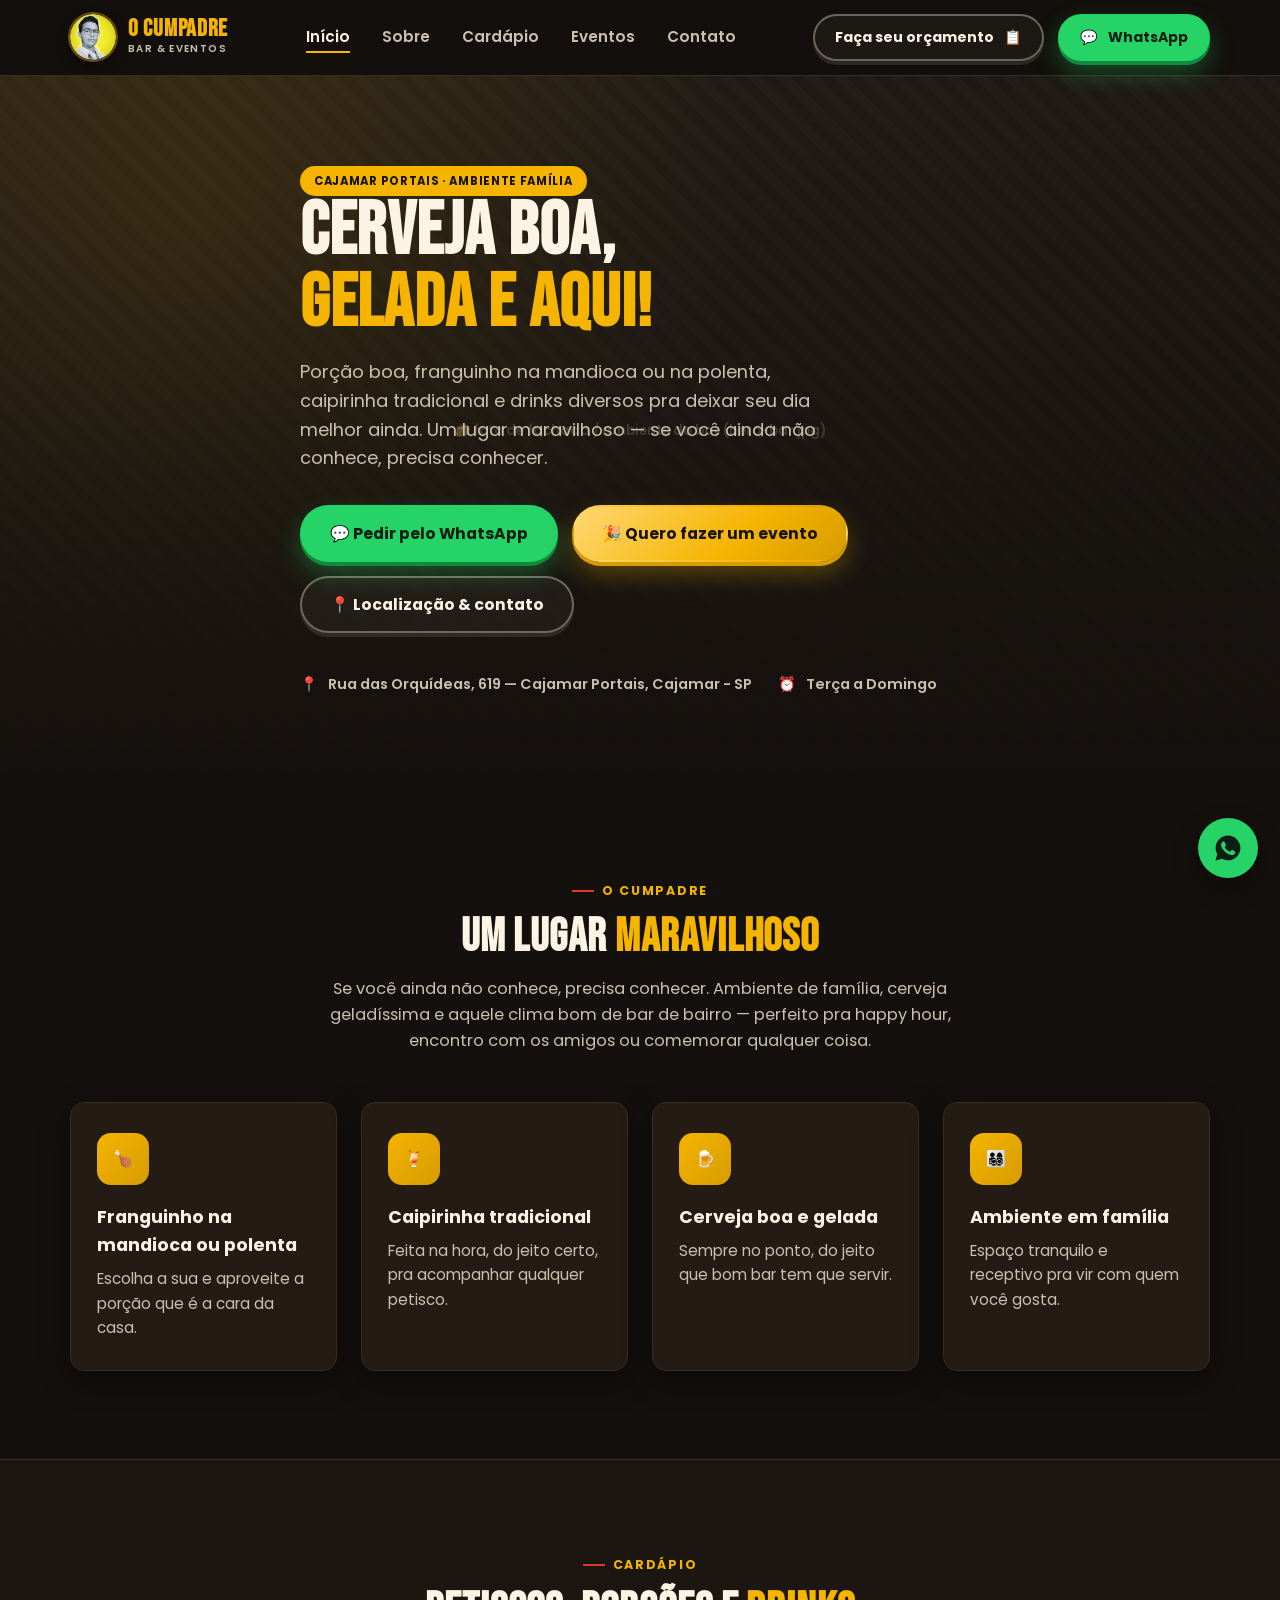
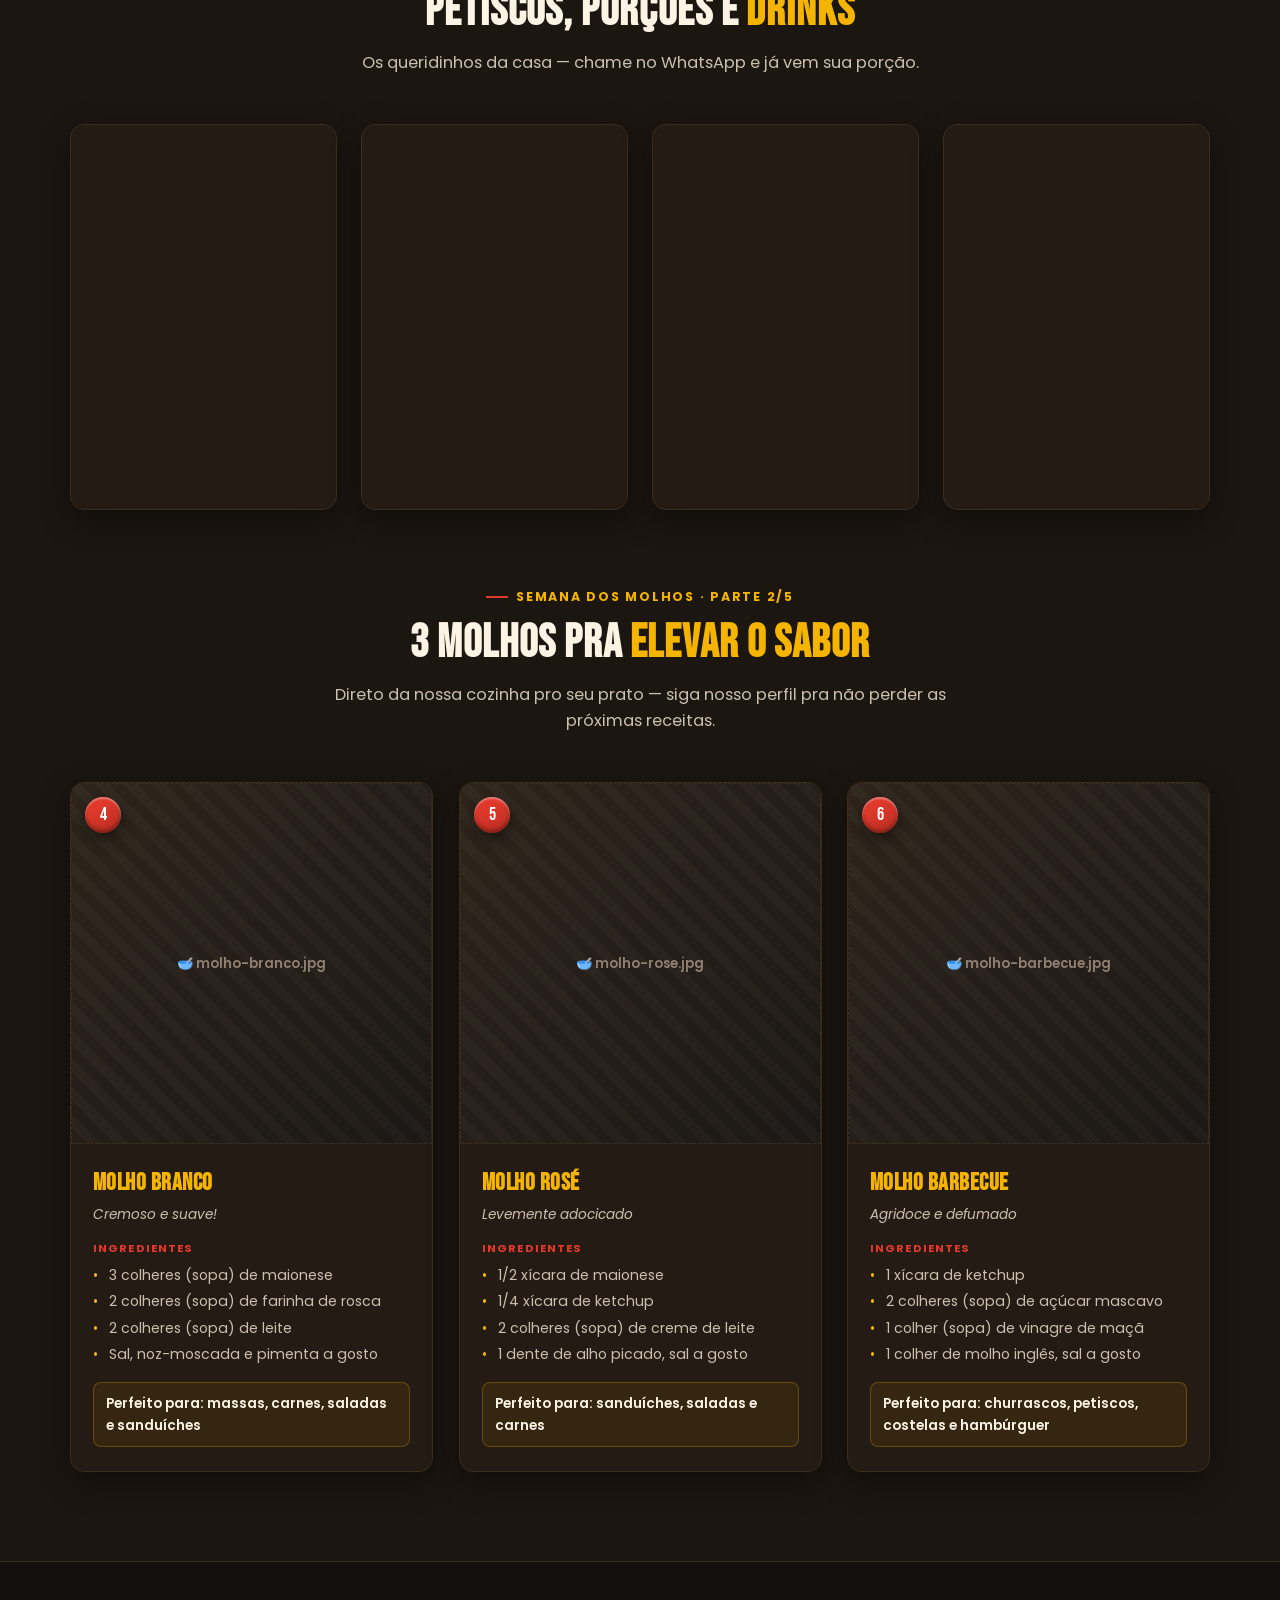
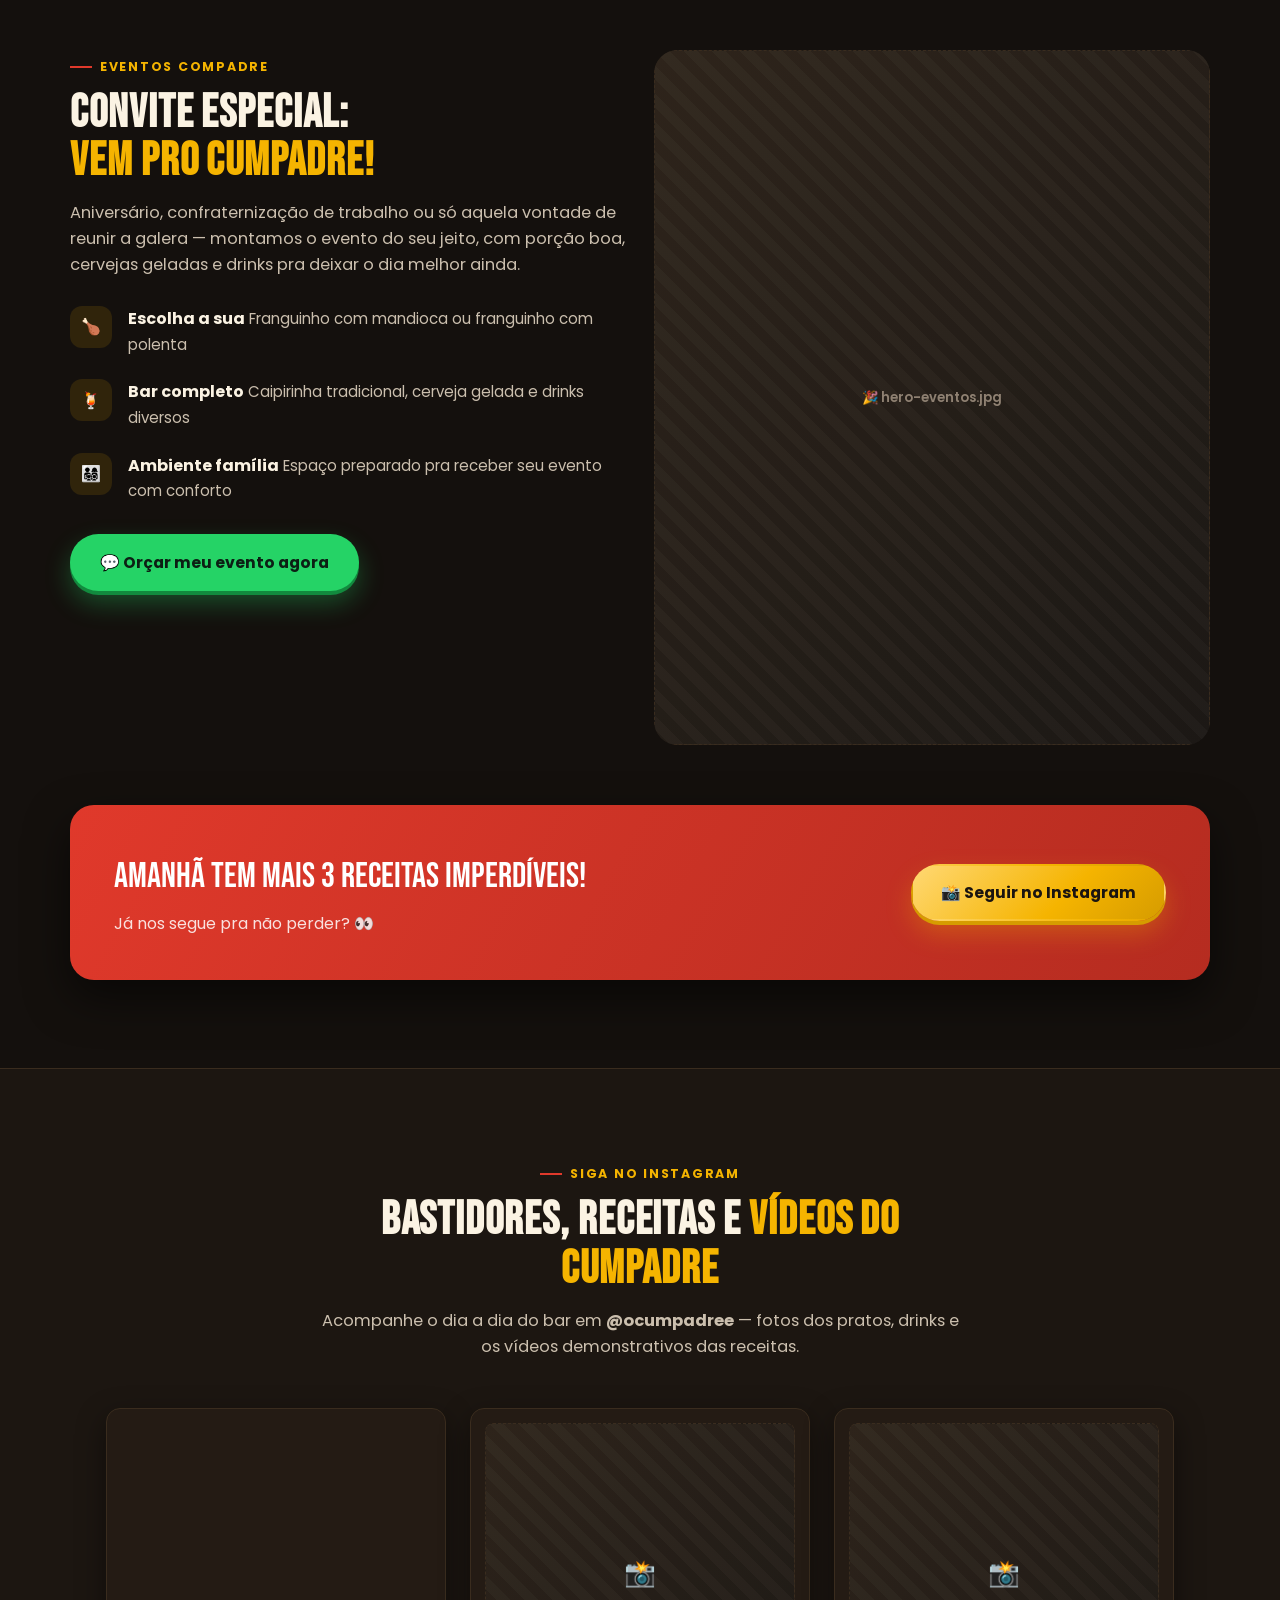
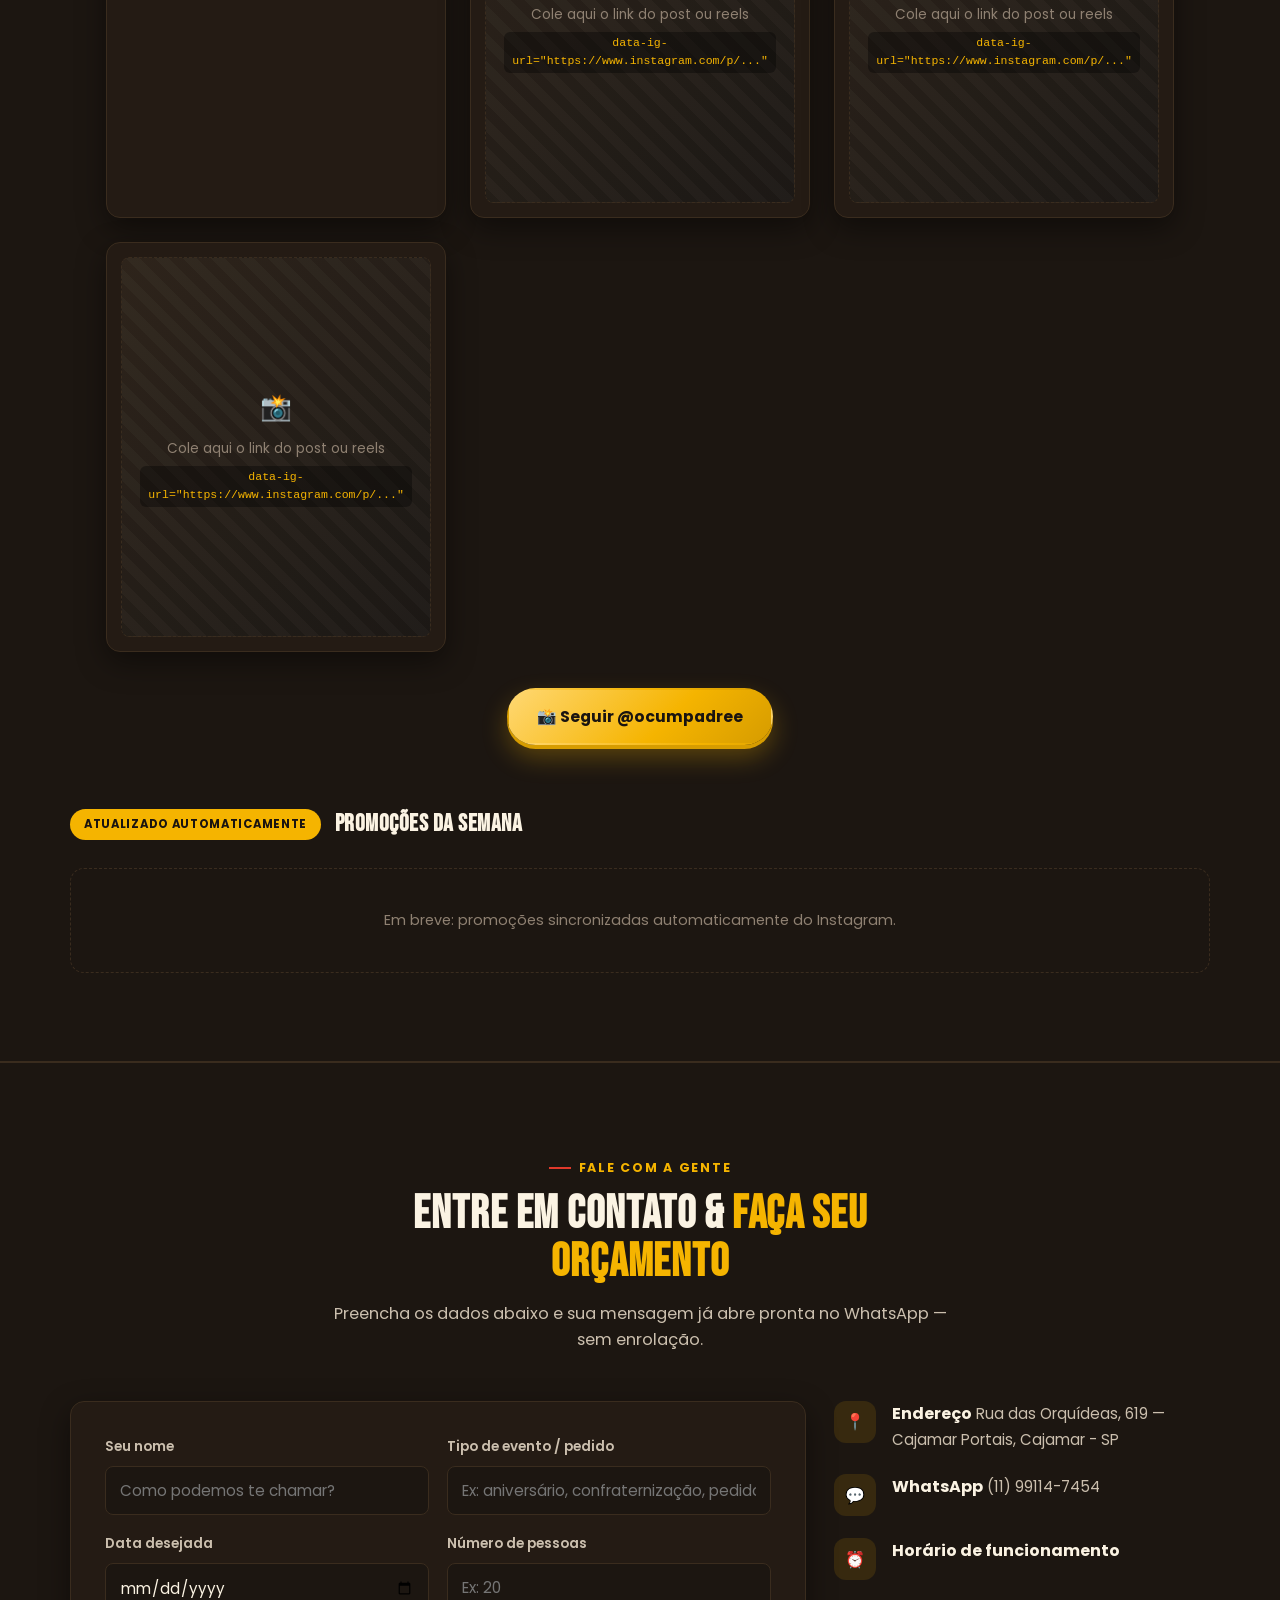
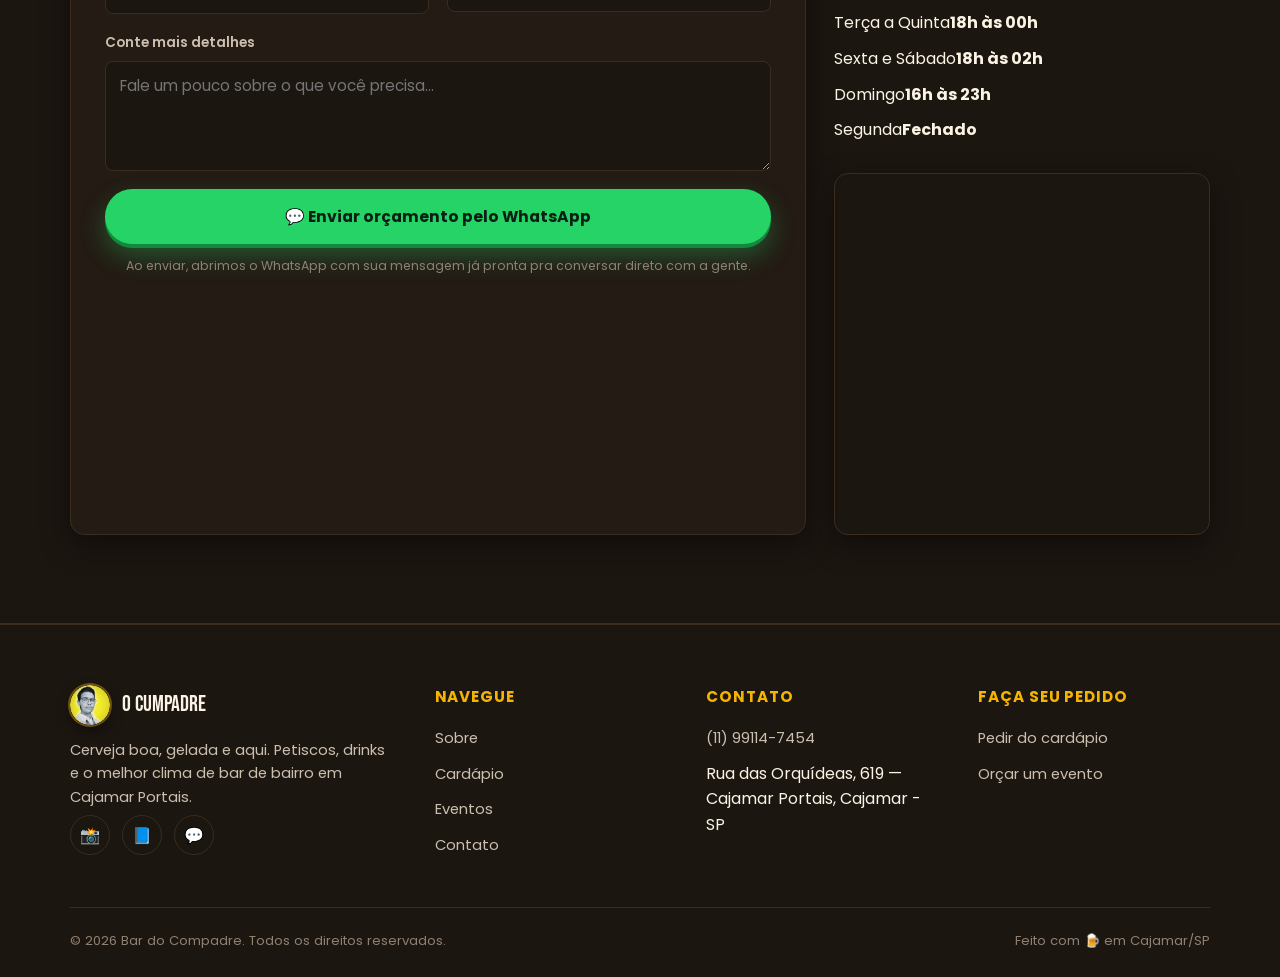
==== commit 0d8fef80: "Usa a foto de perfil do Instagram @ocumpadree como logo e favicon reais Co-Authored-By: Claude Sonne" ====
--- a/index.html
+++ b/index.html
@@ -23,7 +23,7 @@
     <div class="container nav">
       <a href="#inicio" class="nav__brand">
         <span class="ph-image nav__logo" data-icon="🍺" data-label="logo">
-          <img src="assets/img/logo.png" alt="Logo Bar do Compadre" />
+          <img src="assets/img/logo.jpg" alt="Logo Bar do Compadre" />
         </span>
         <span class="nav__brand-text">
           <strong>O Cumpadre</strong>
@@ -440,7 +440,7 @@
         <div>
           <div class="footer__brand">
             <span class="ph-image nav__logo" data-icon="🍺" data-label="logo">
-              <img src="assets/img/logo.png" alt="Logo Bar do Compadre" />
+              <img src="assets/img/logo.jpg" alt="Logo Bar do Compadre" />
             </span>
             O Cumpadre
           </div>
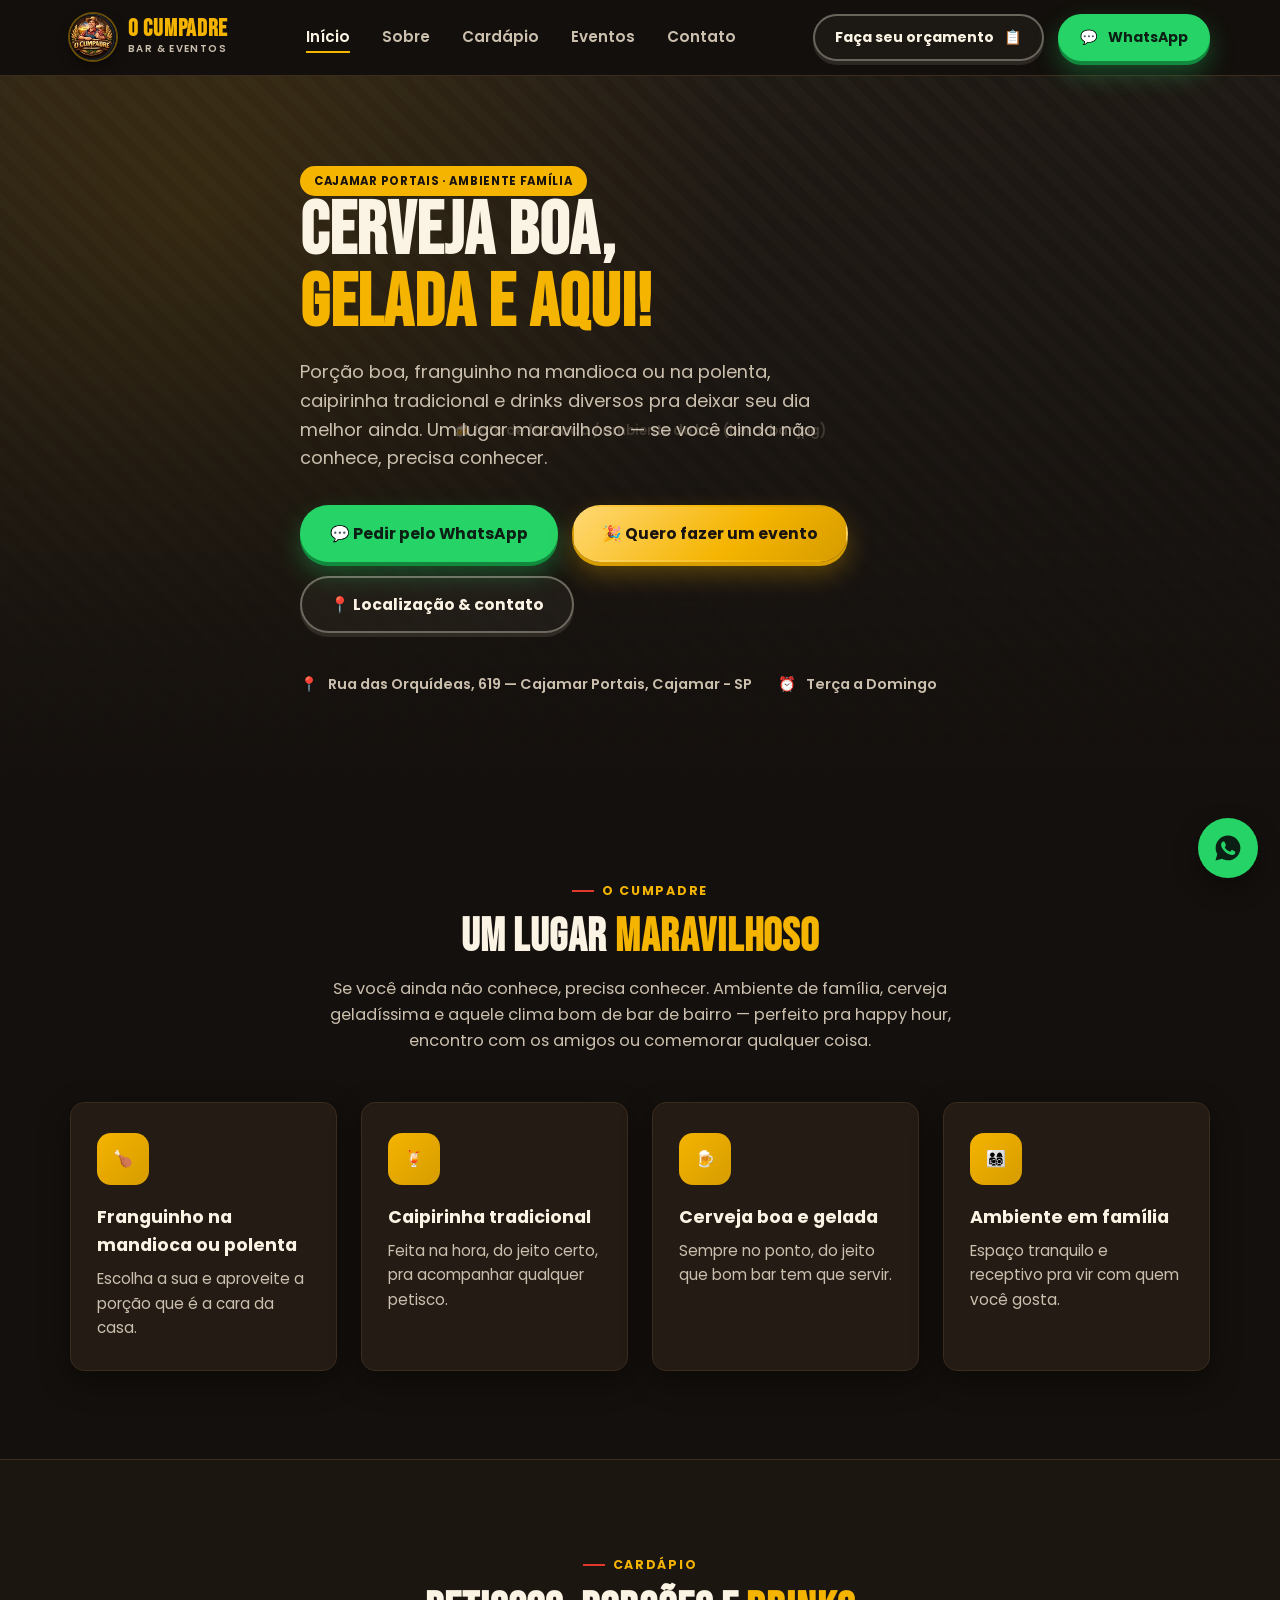
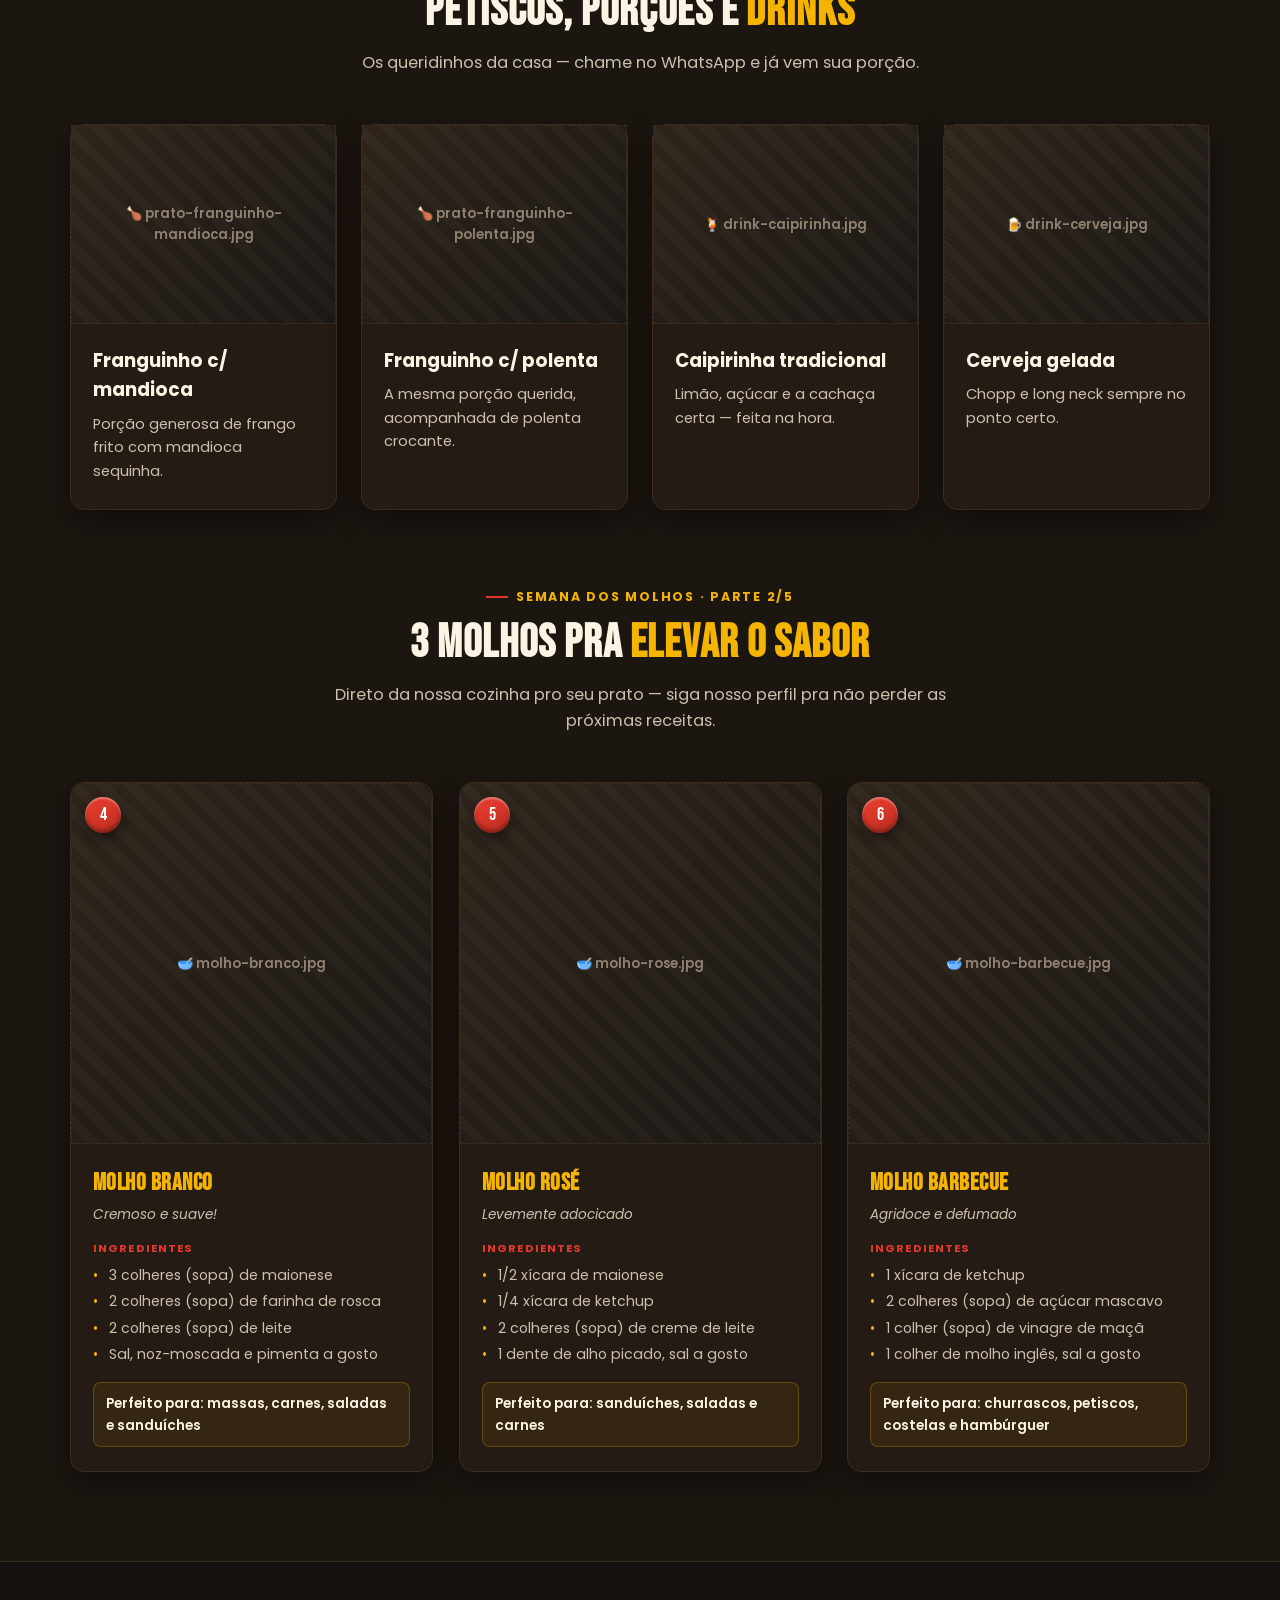
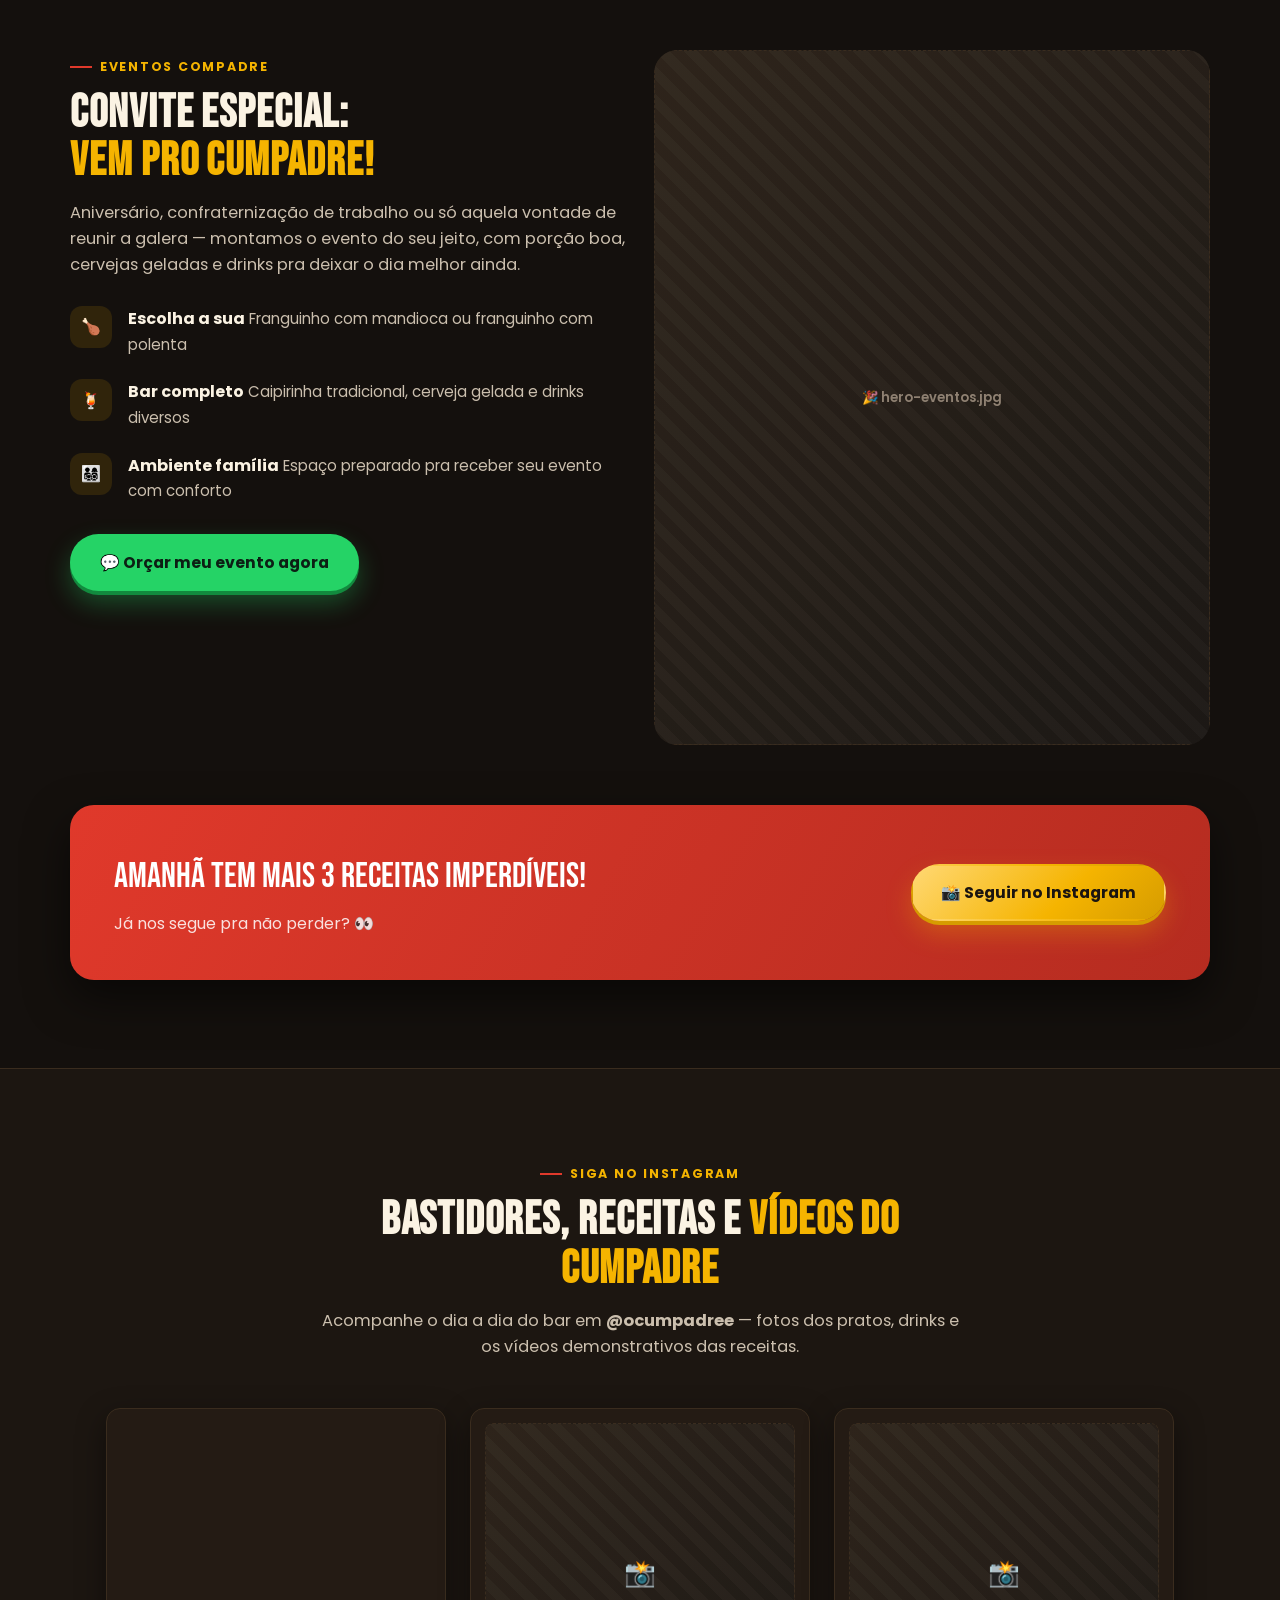
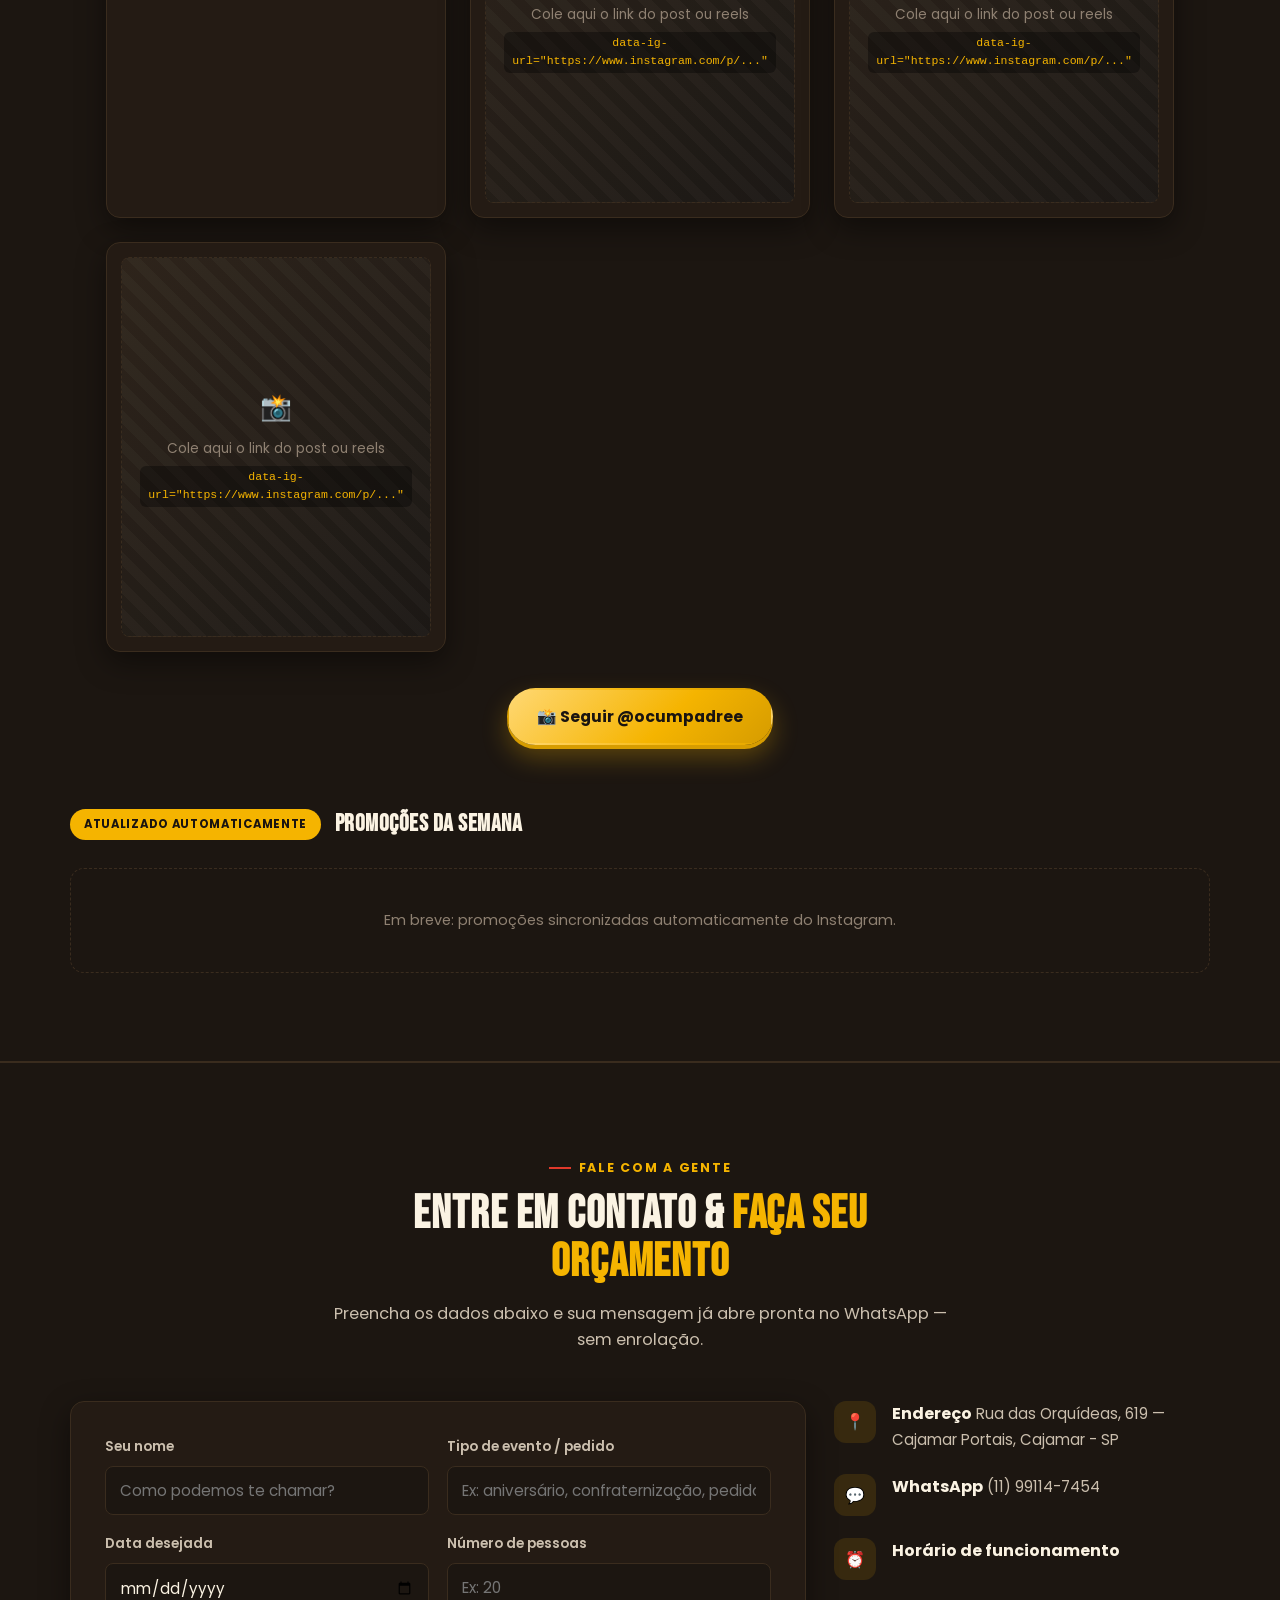
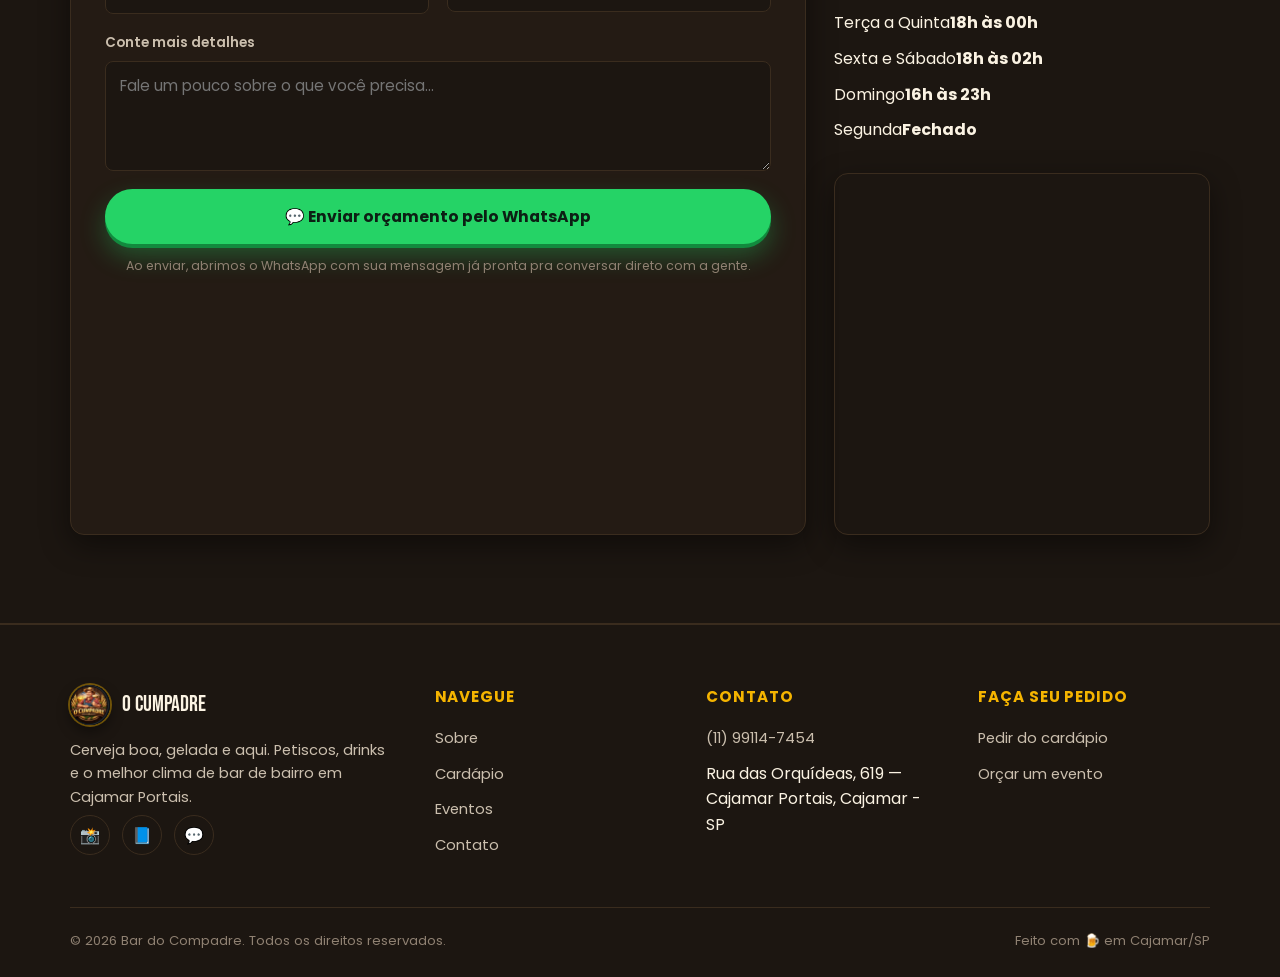
==== commit 8995cf71: "Usa a arte real do logo O Cumpadre (recortada da captura enviada) em vez da miniatura do Instagram C" ====
--- a/index.html
+++ b/index.html
@@ -23,7 +23,7 @@
     <div class="container nav">
       <a href="#inicio" class="nav__brand">
         <span class="ph-image nav__logo" data-icon="🍺" data-label="logo">
-          <img src="assets/img/logo.jpg" alt="Logo Bar do Compadre" />
+          <img src="assets/img/logo.png" alt="Logo Bar do Compadre" />
         </span>
         <span class="nav__brand-text">
           <strong>O Cumpadre</strong>
@@ -440,7 +440,7 @@
         <div>
           <div class="footer__brand">
             <span class="ph-image nav__logo" data-icon="🍺" data-label="logo">
-              <img src="assets/img/logo.jpg" alt="Logo Bar do Compadre" />
+              <img src="assets/img/logo.png" alt="Logo Bar do Compadre" />
             </span>
             O Cumpadre
           </div>
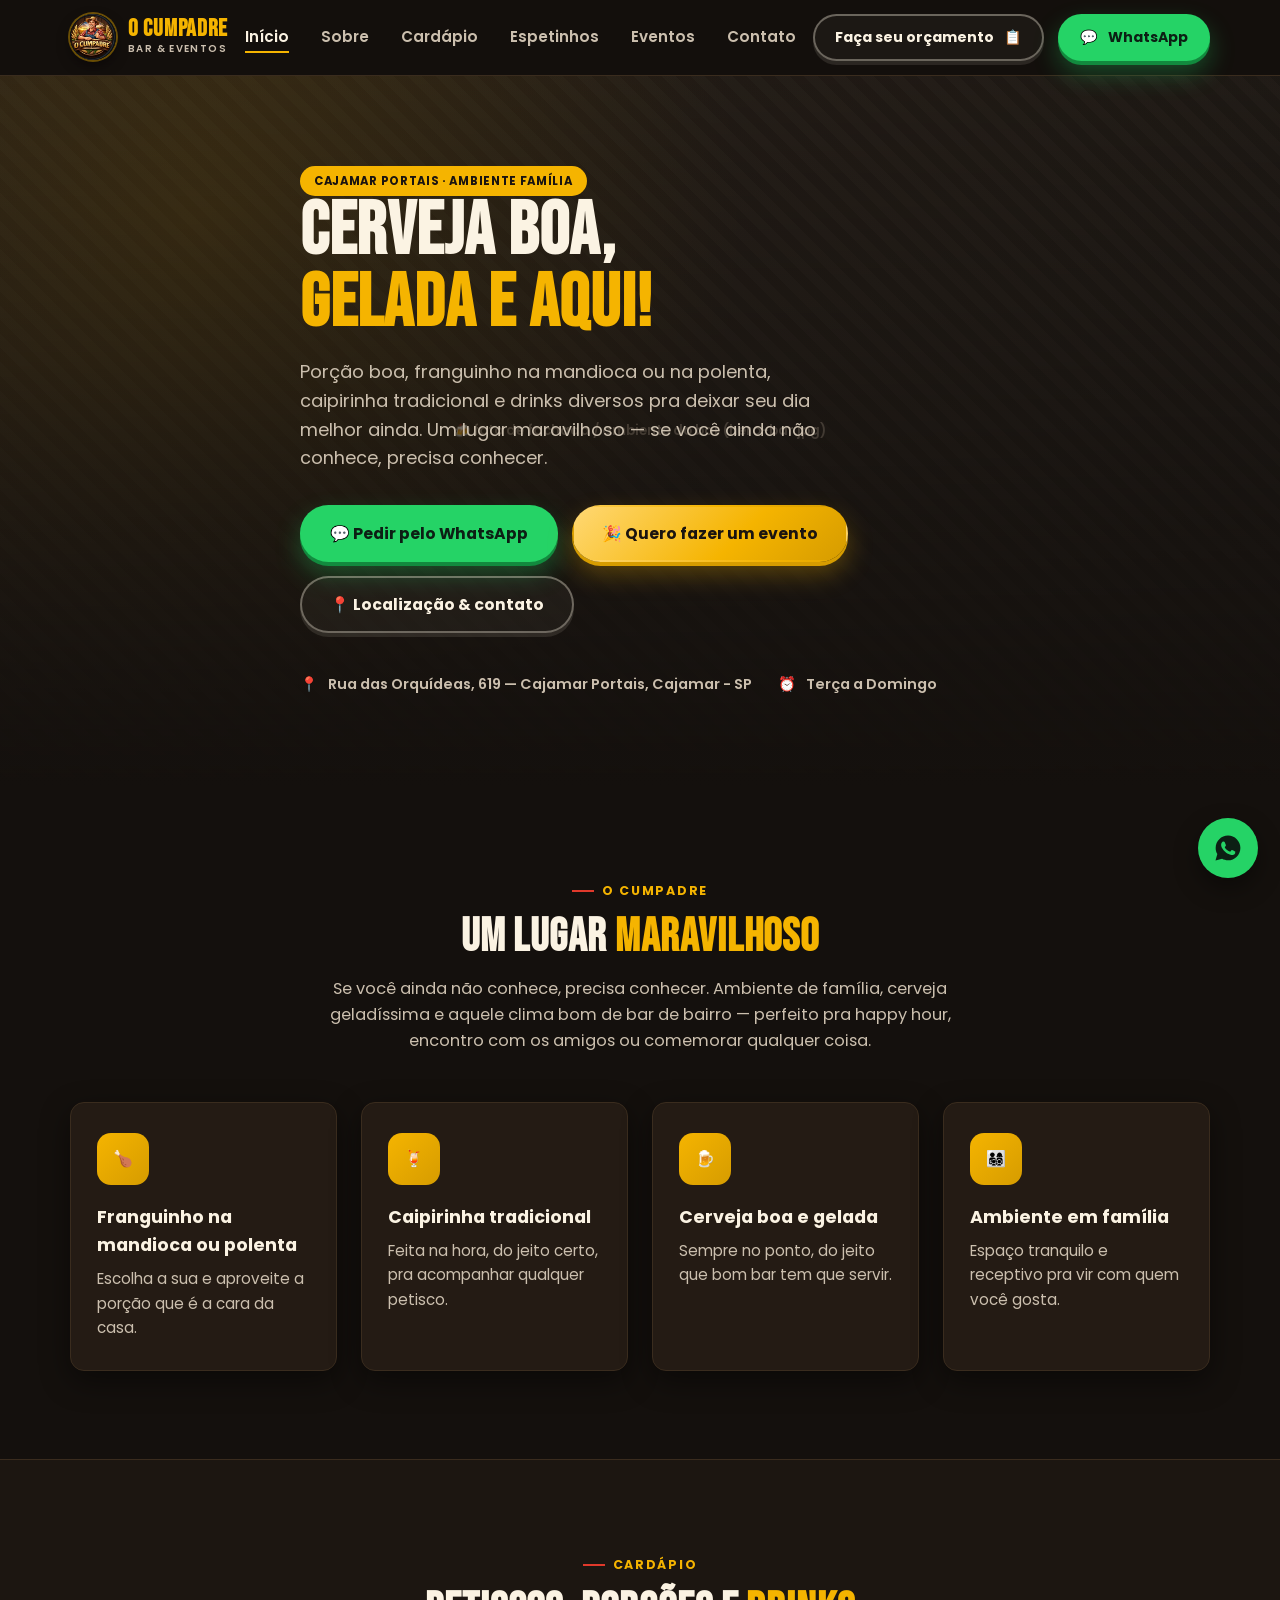
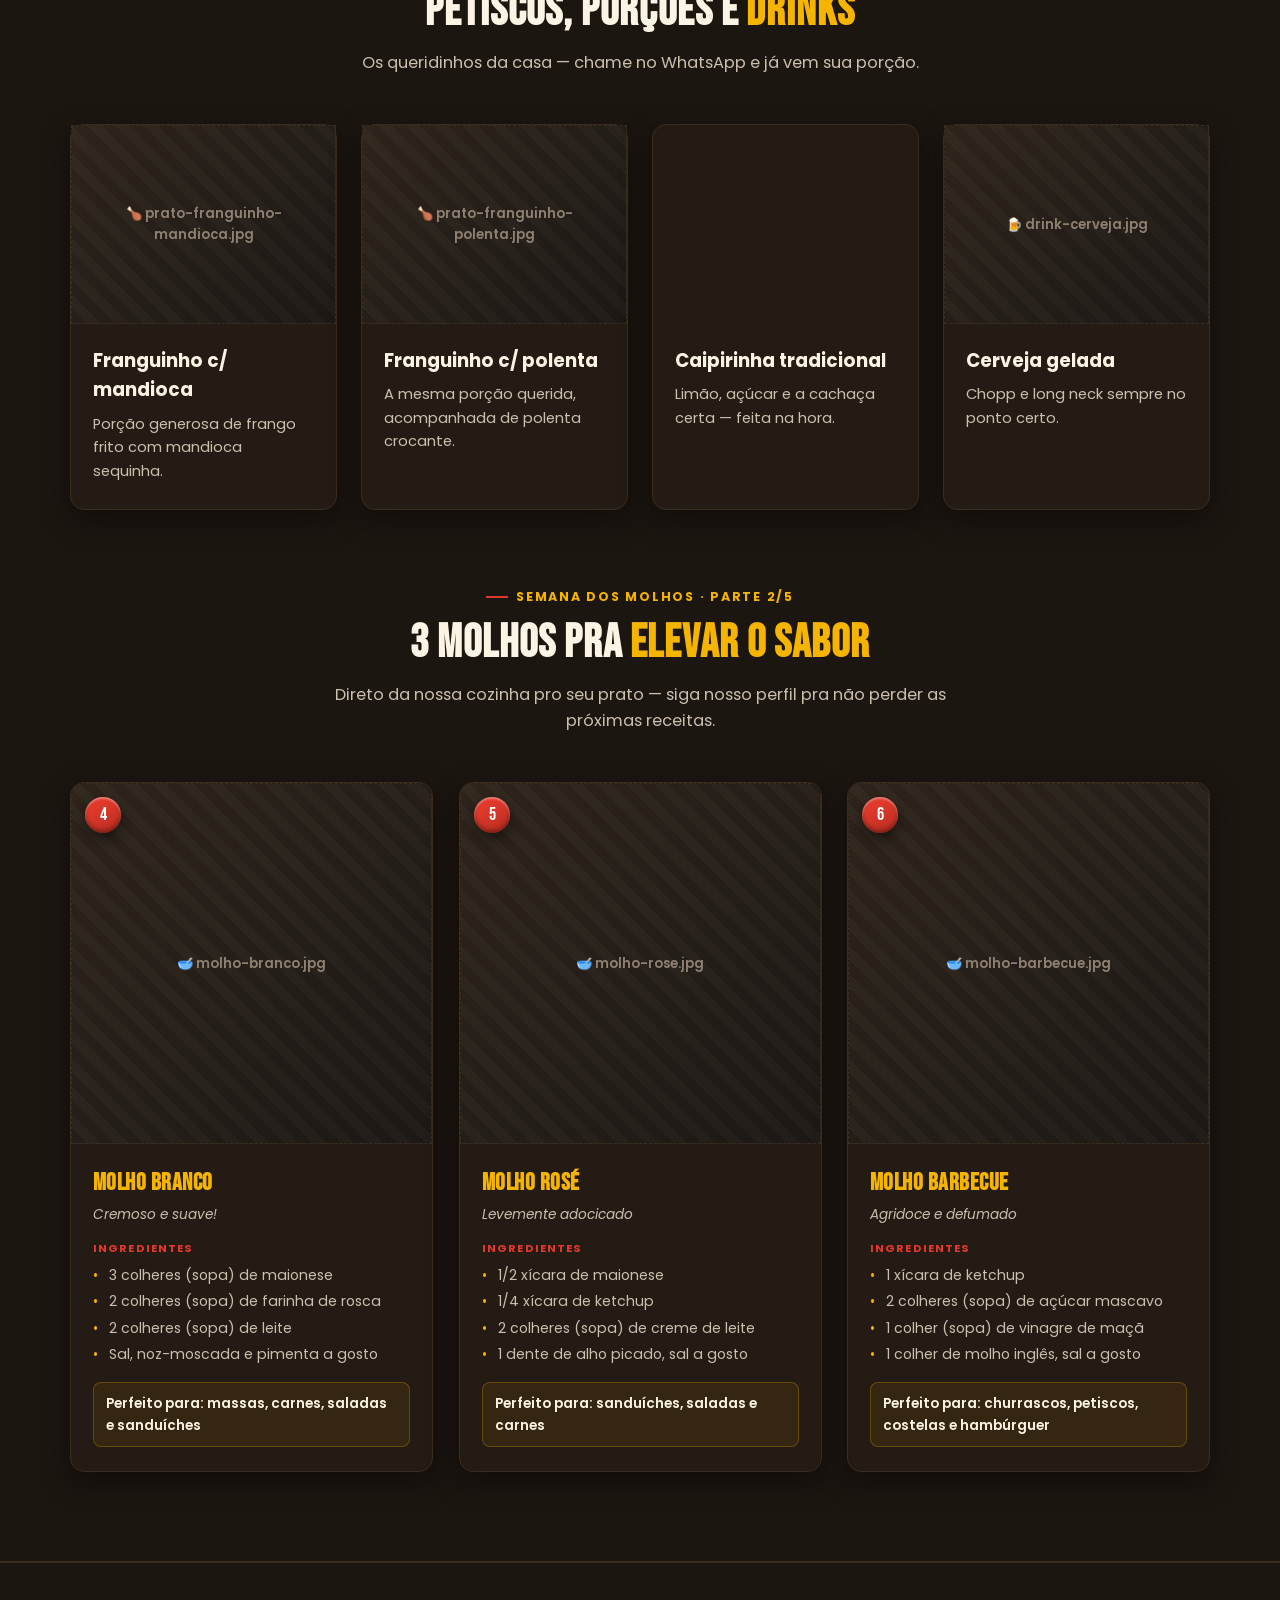
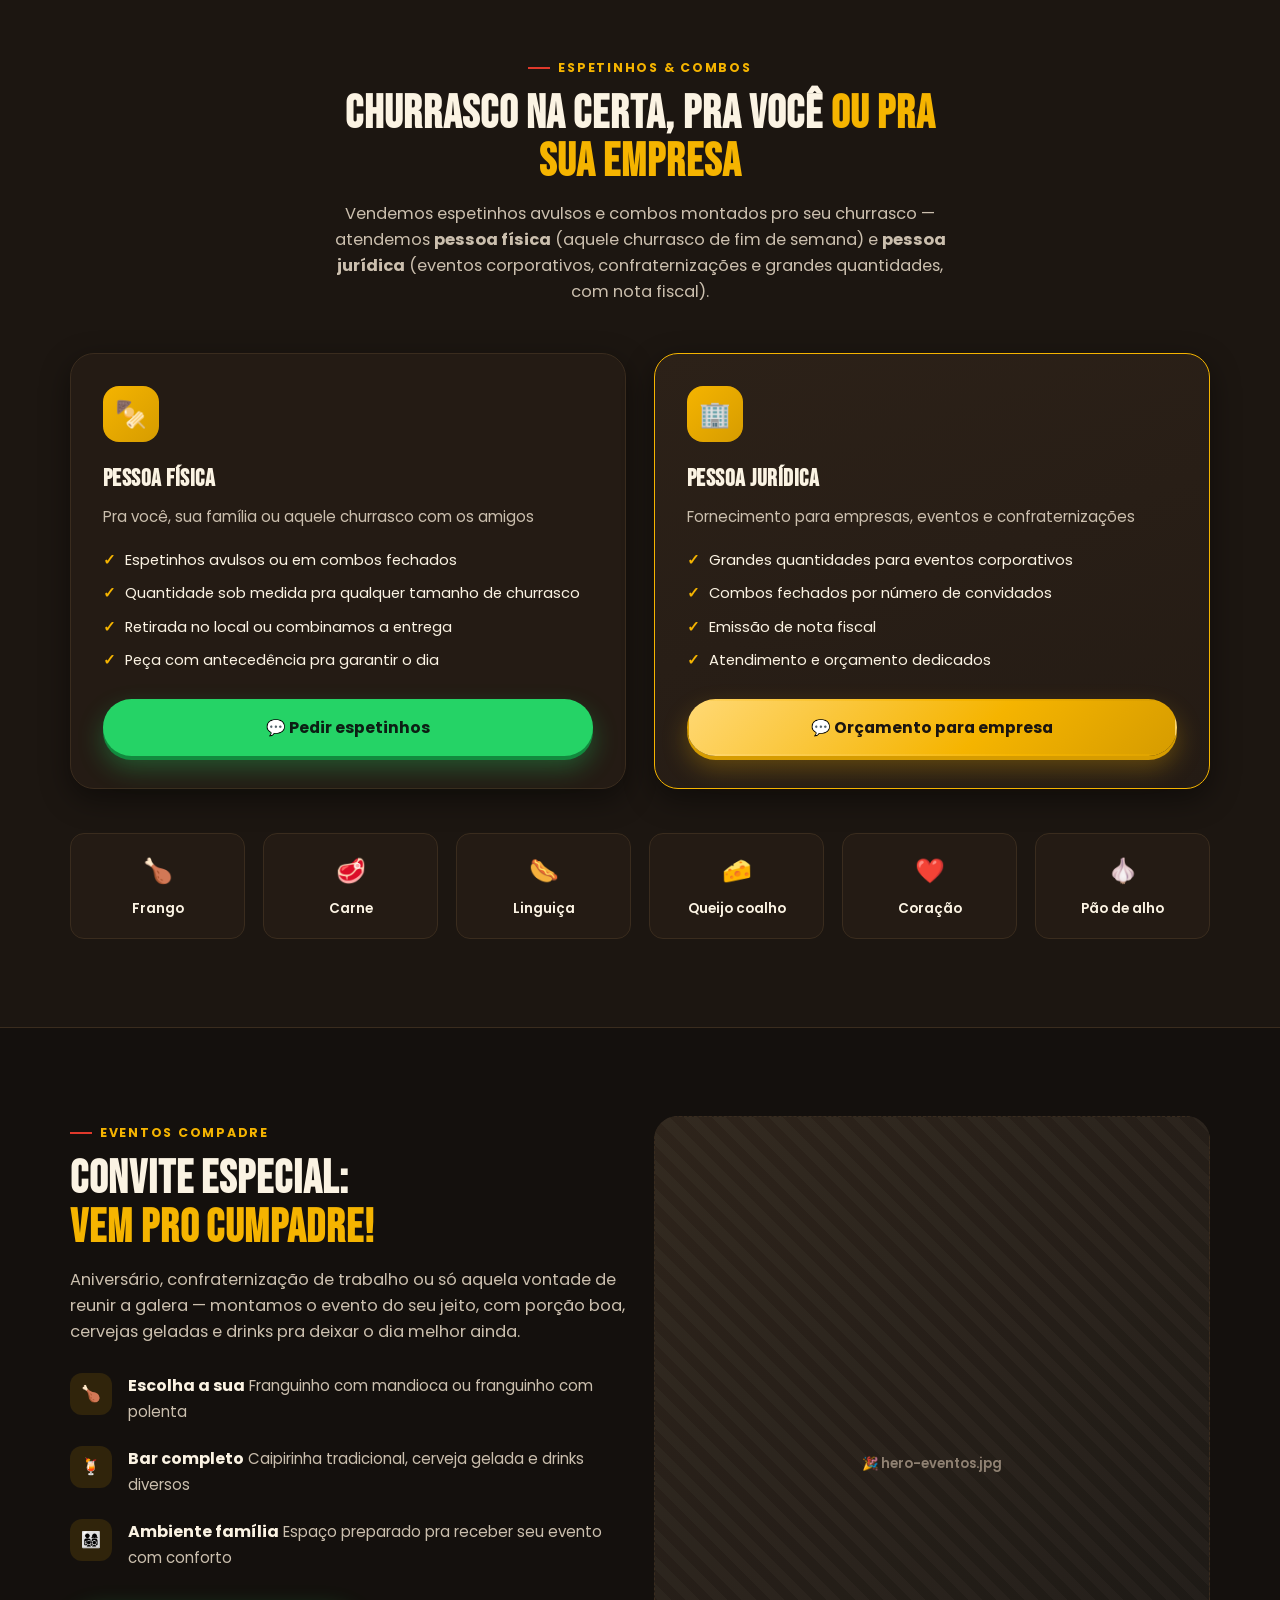
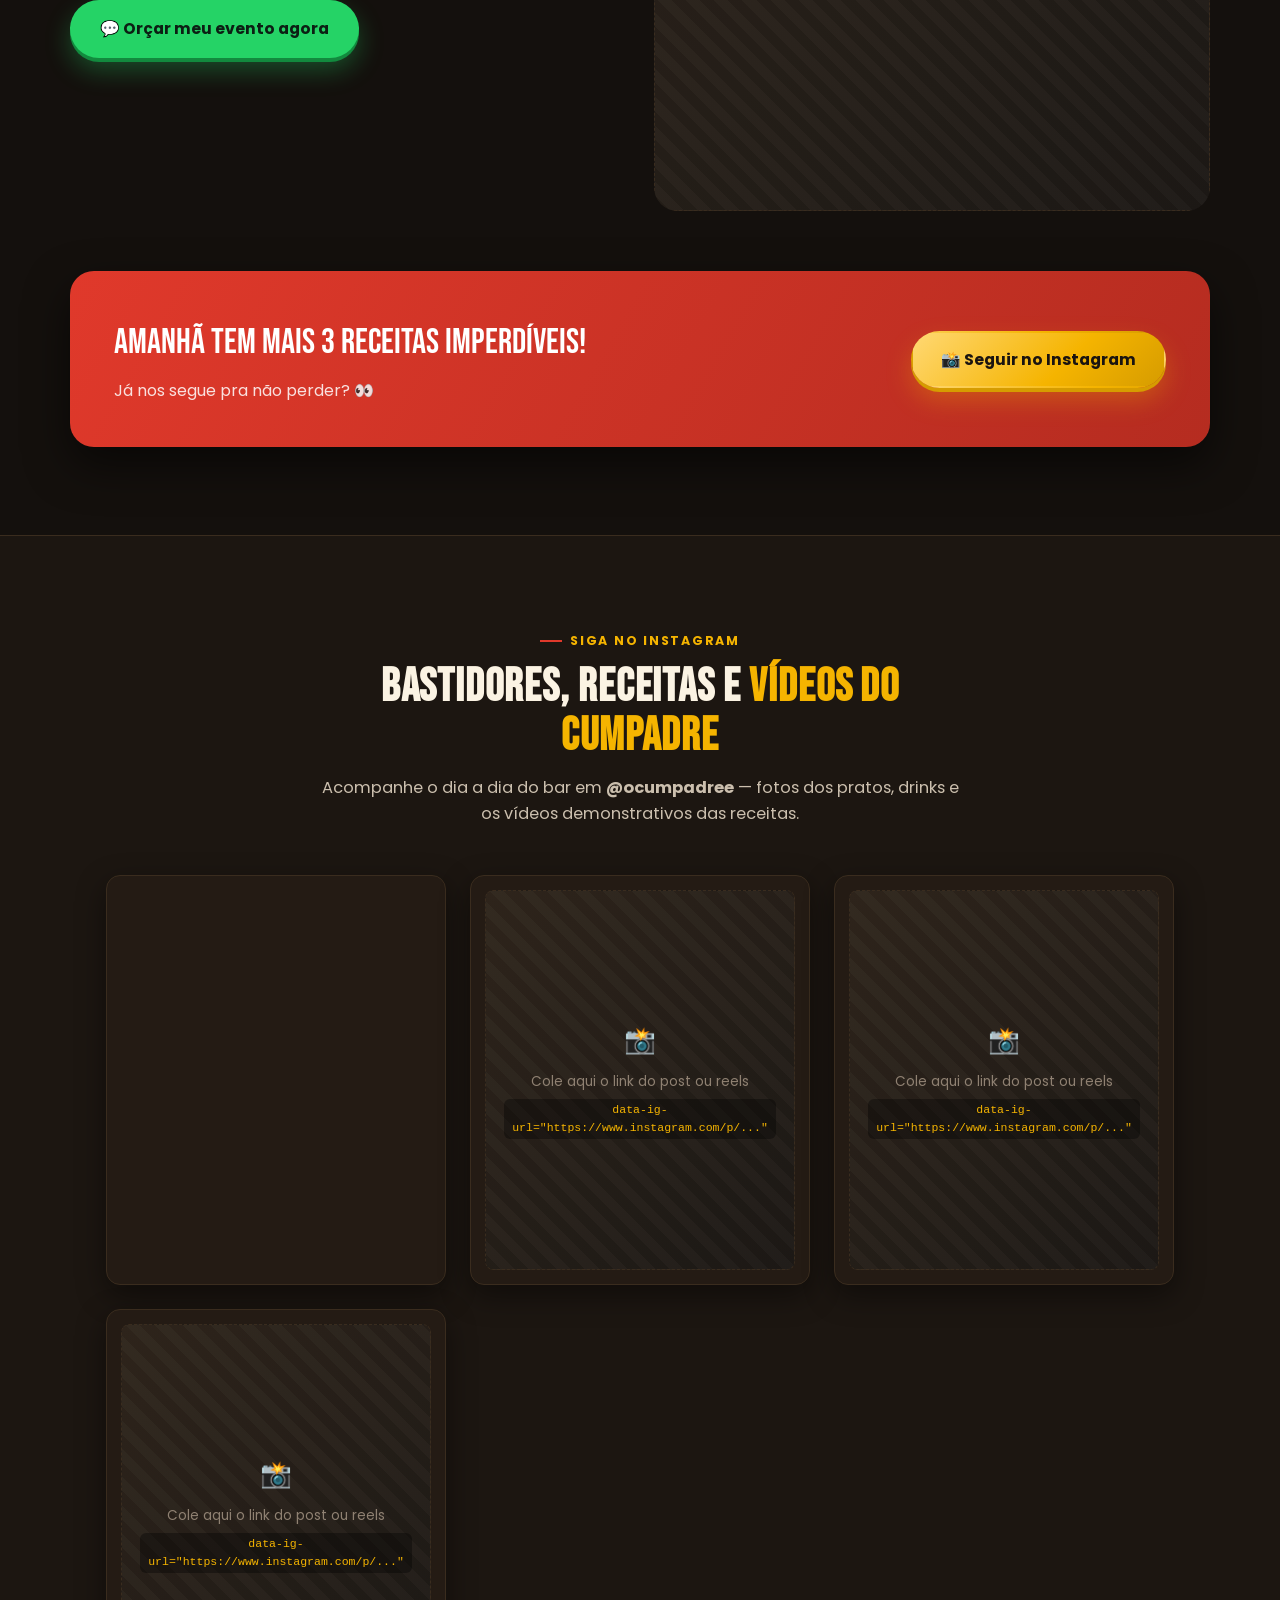
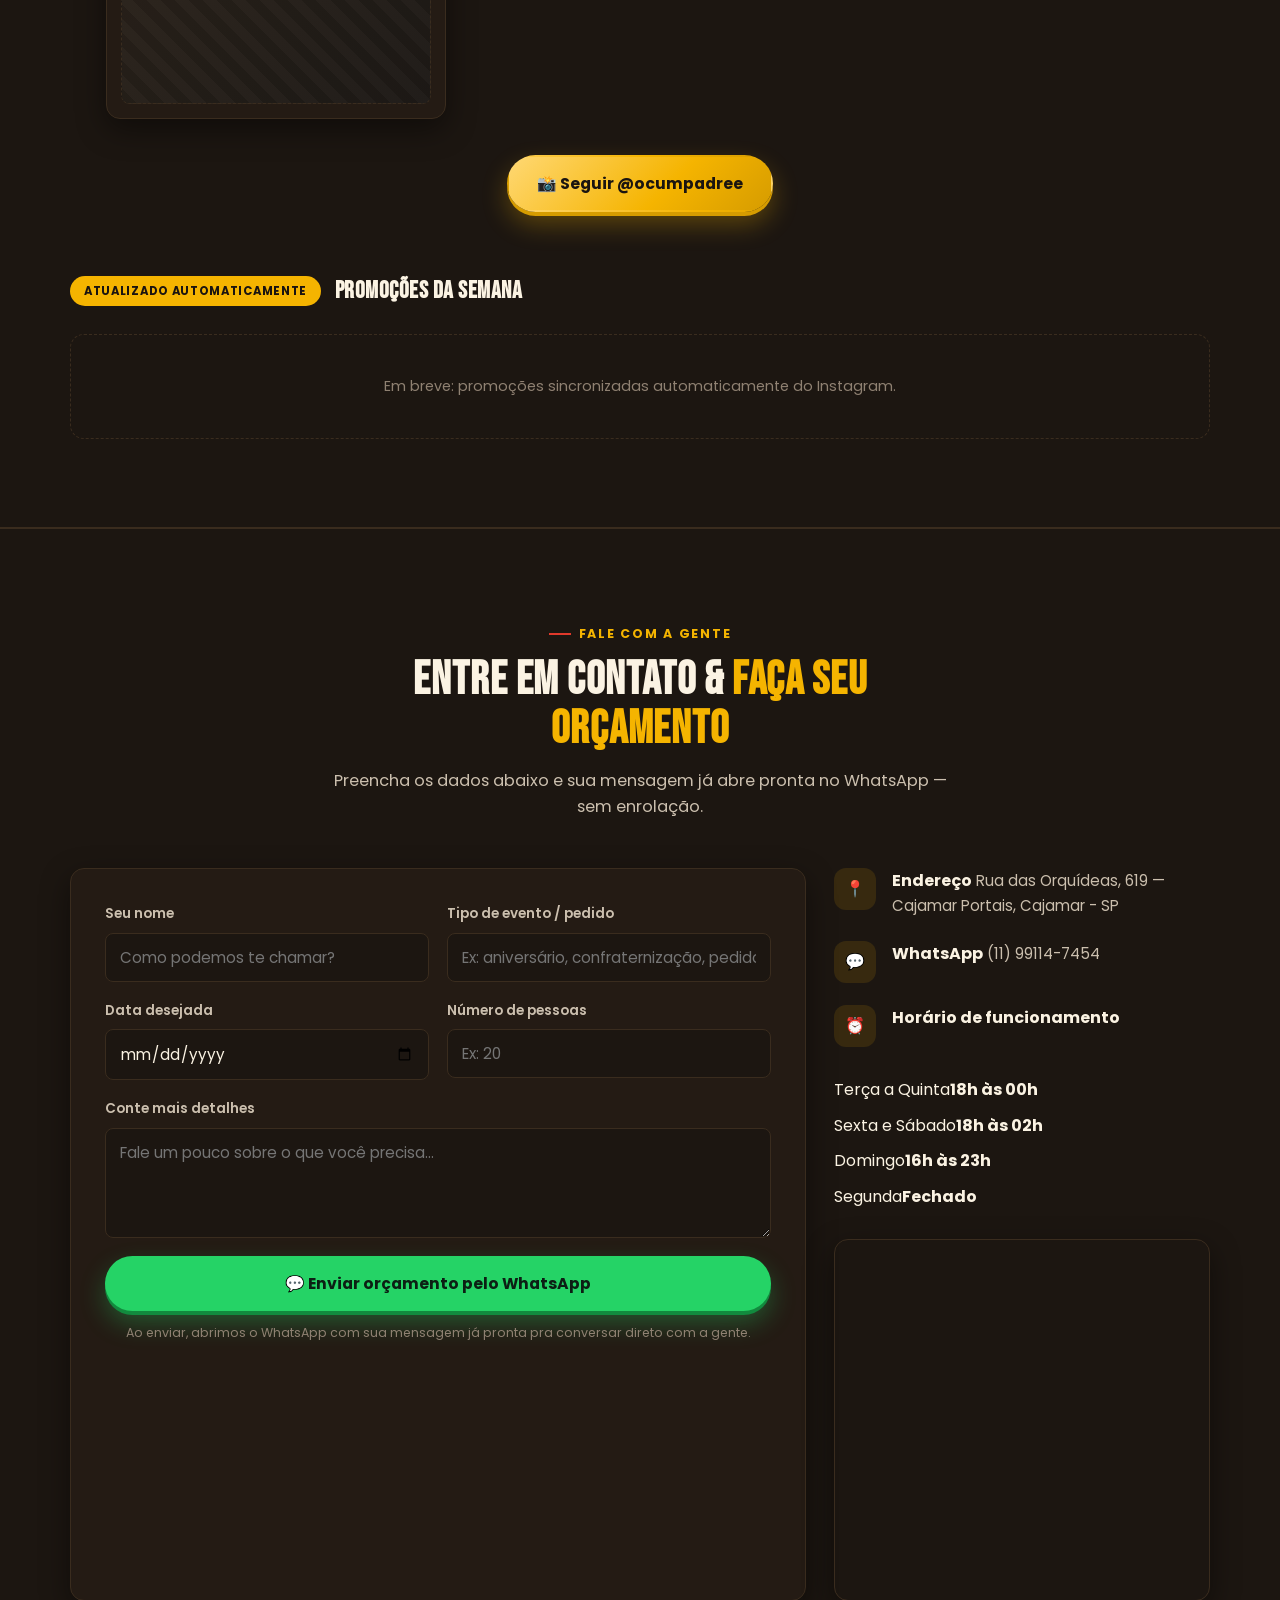
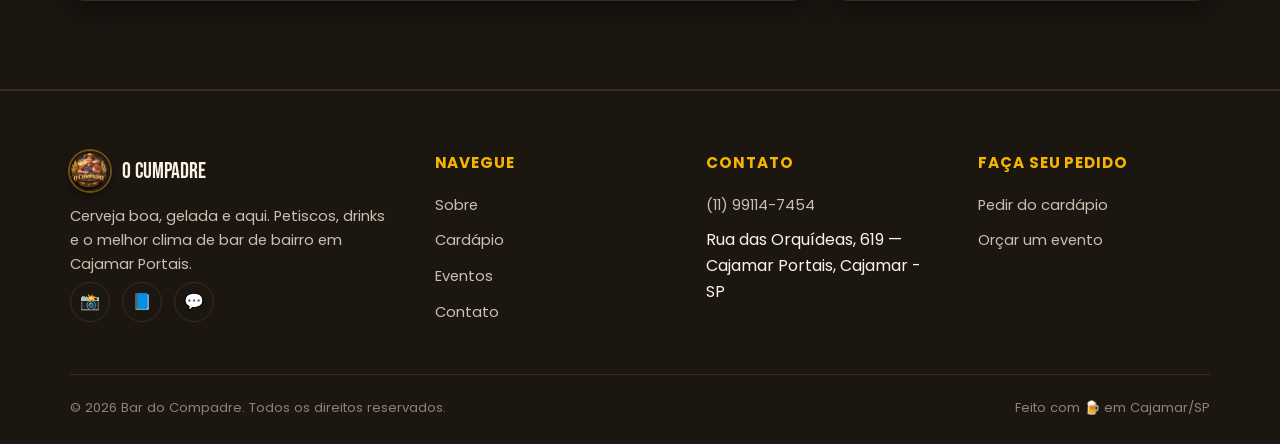
==== commit 04a94476: "Adiciona secao de venda de espetinhos e combos para churrasco (pessoa fisica e juridica) Co-Authored" ====
--- a/index.html
+++ b/index.html
@@ -39,6 +39,7 @@
         <li><a class="nav__link" href="#inicio">Início</a></li>
         <li><a class="nav__link" href="#sobre">Sobre</a></li>
         <li><a class="nav__link" href="#cardapio">Cardápio</a></li>
+        <li><a class="nav__link" href="#espetinhos">Espetinhos</a></li>
         <li><a class="nav__link" href="#eventos">Eventos</a></li>
         <li><a class="nav__link" href="#contato">Contato</a></li>
       </ul>
@@ -259,6 +260,59 @@
               <p class="molho-card__perfect">Perfeito para: churrascos, petiscos, costelas e hambúrguer</p>
             </div>
           </article>
+        </div>
+      </div>
+    </section>
+
+    <!-- ===================== ESPETINHOS / CHURRASCO ===================== -->
+    <section class="section section--alt" id="espetinhos">
+      <div class="container">
+        <div class="section__head" data-reveal>
+          <span class="eyebrow">Espetinhos &amp; Combos</span>
+          <h2 class="section__title">Churrasco na certa, pra você <span>ou pra sua empresa</span></h2>
+          <p class="section__desc">
+            Vendemos espetinhos avulsos e combos montados pro seu churrasco — atendemos
+            <strong>pessoa física</strong> (aquele churrasco de fim de semana) e
+            <strong>pessoa jurídica</strong> (eventos corporativos, confraternizações e
+            grandes quantidades, com nota fiscal).
+          </p>
+        </div>
+
+        <div class="audience-grid" data-reveal>
+          <div class="audience-card">
+            <div class="audience-card__icon">🍢</div>
+            <h3 class="audience-card__title">Pessoa Física</h3>
+            <p class="audience-card__subtitle">Pra você, sua família ou aquele churrasco com os amigos</p>
+            <ul class="audience-card__list">
+              <li>Espetinhos avulsos ou em combos fechados</li>
+              <li>Quantidade sob medida pra qualquer tamanho de churrasco</li>
+              <li>Retirada no local ou combinamos a entrega</li>
+              <li>Peça com antecedência pra garantir o dia</li>
+            </ul>
+            <a href="#" data-wa="espetosPF" class="btn btn--whatsapp btn--block">💬 Pedir espetinhos</a>
+          </div>
+
+          <div class="audience-card audience-card--highlight">
+            <div class="audience-card__icon">🏢</div>
+            <h3 class="audience-card__title">Pessoa Jurídica</h3>
+            <p class="audience-card__subtitle">Fornecimento para empresas, eventos e confraternizações</p>
+            <ul class="audience-card__list">
+              <li>Grandes quantidades para eventos corporativos</li>
+              <li>Combos fechados por número de convidados</li>
+              <li>Emissão de nota fiscal</li>
+              <li>Atendimento e orçamento dedicados</li>
+            </ul>
+            <a href="#" data-wa="espetosPJ" class="btn btn--primary btn--block">💬 Orçamento para empresa</a>
+          </div>
+        </div>
+
+        <div class="skewer-grid" data-reveal>
+          <div class="skewer-chip"><span class="skewer-chip__icon">🍗</span> Frango</div>
+          <div class="skewer-chip"><span class="skewer-chip__icon">🥩</span> Carne</div>
+          <div class="skewer-chip"><span class="skewer-chip__icon">🌭</span> Linguiça</div>
+          <div class="skewer-chip"><span class="skewer-chip__icon">🧀</span> Queijo coalho</div>
+          <div class="skewer-chip"><span class="skewer-chip__icon">❤️</span> Coração</div>
+          <div class="skewer-chip"><span class="skewer-chip__icon">🧄</span> Pão de alho</div>
         </div>
       </div>
     </section>
--- a/assets/css/style.css
+++ b/assets/css/style.css
@@ -859,6 +859,135 @@
   padding: 10px 12px;
 }
 
+/* ---------- Espetinhos: cards Pessoa Física / Jurídica ---------- */
+.audience-grid {
+  display: grid;
+  grid-template-columns: repeat(2, 1fr);
+  gap: 28px;
+}
+
+@media (max-width: 760px) {
+  .audience-grid {
+    grid-template-columns: 1fr;
+  }
+}
+
+.audience-card {
+  position: relative;
+  display: flex;
+  flex-direction: column;
+  background: var(--color-card);
+  border: 1px solid var(--color-border);
+  border-radius: var(--radius-lg);
+  padding: 32px;
+  box-shadow: var(--shadow-card);
+  transition: transform 0.2s ease, border-color 0.2s ease, box-shadow 0.2s ease;
+}
+
+.audience-card:hover {
+  transform: translateY(-6px);
+  border-color: var(--color-gold);
+  box-shadow: var(--shadow-pop);
+}
+
+.audience-card--highlight {
+  border-color: var(--color-gold);
+  background: linear-gradient(160deg, var(--color-card-hover), var(--color-card));
+}
+
+.audience-card__icon {
+  width: 56px;
+  height: 56px;
+  border-radius: 16px;
+  display: flex;
+  align-items: center;
+  justify-content: center;
+  font-size: 1.6rem;
+  background: linear-gradient(135deg, var(--color-gold), var(--color-gold-dark));
+  color: #1a1410;
+  margin-bottom: 18px;
+}
+
+.audience-card__title {
+  font-family: var(--font-display);
+  font-size: 1.5rem;
+  letter-spacing: 0.02em;
+  margin-bottom: 6px;
+}
+
+.audience-card__subtitle {
+  color: var(--color-text-muted);
+  font-size: 0.94rem;
+  margin-bottom: 20px;
+}
+
+.audience-card__list {
+  display: flex;
+  flex-direction: column;
+  gap: 10px;
+  margin-bottom: 26px;
+  flex: 1;
+}
+
+.audience-card__list li {
+  padding-left: 22px;
+  position: relative;
+  font-size: 0.92rem;
+  color: var(--color-text);
+}
+
+.audience-card__list li::before {
+  content: "✓";
+  position: absolute;
+  left: 0;
+  color: var(--color-gold);
+  font-weight: 700;
+}
+
+/* ---------- Espetinhos: grade de tipos ---------- */
+.skewer-grid {
+  display: grid;
+  grid-template-columns: repeat(6, 1fr);
+  gap: 18px;
+  margin-top: 44px;
+}
+
+@media (max-width: 960px) {
+  .skewer-grid {
+    grid-template-columns: repeat(3, 1fr);
+  }
+}
+
+@media (max-width: 560px) {
+  .skewer-grid {
+    grid-template-columns: repeat(2, 1fr);
+  }
+}
+
+.skewer-chip {
+  display: flex;
+  flex-direction: column;
+  align-items: center;
+  gap: 8px;
+  text-align: center;
+  padding: 18px 10px;
+  background: var(--color-card);
+  border: 1px solid var(--color-border);
+  border-radius: var(--radius-md);
+  font-size: 0.85rem;
+  font-weight: 600;
+  transition: transform 0.2s ease, border-color 0.2s ease;
+}
+
+.skewer-chip:hover {
+  transform: translateY(-4px);
+  border-color: var(--color-gold);
+}
+
+.skewer-chip__icon {
+  font-size: 1.5rem;
+}
+
 /* ---------- Testimonial ---------- */
 .testimonial {
   text-align: center;
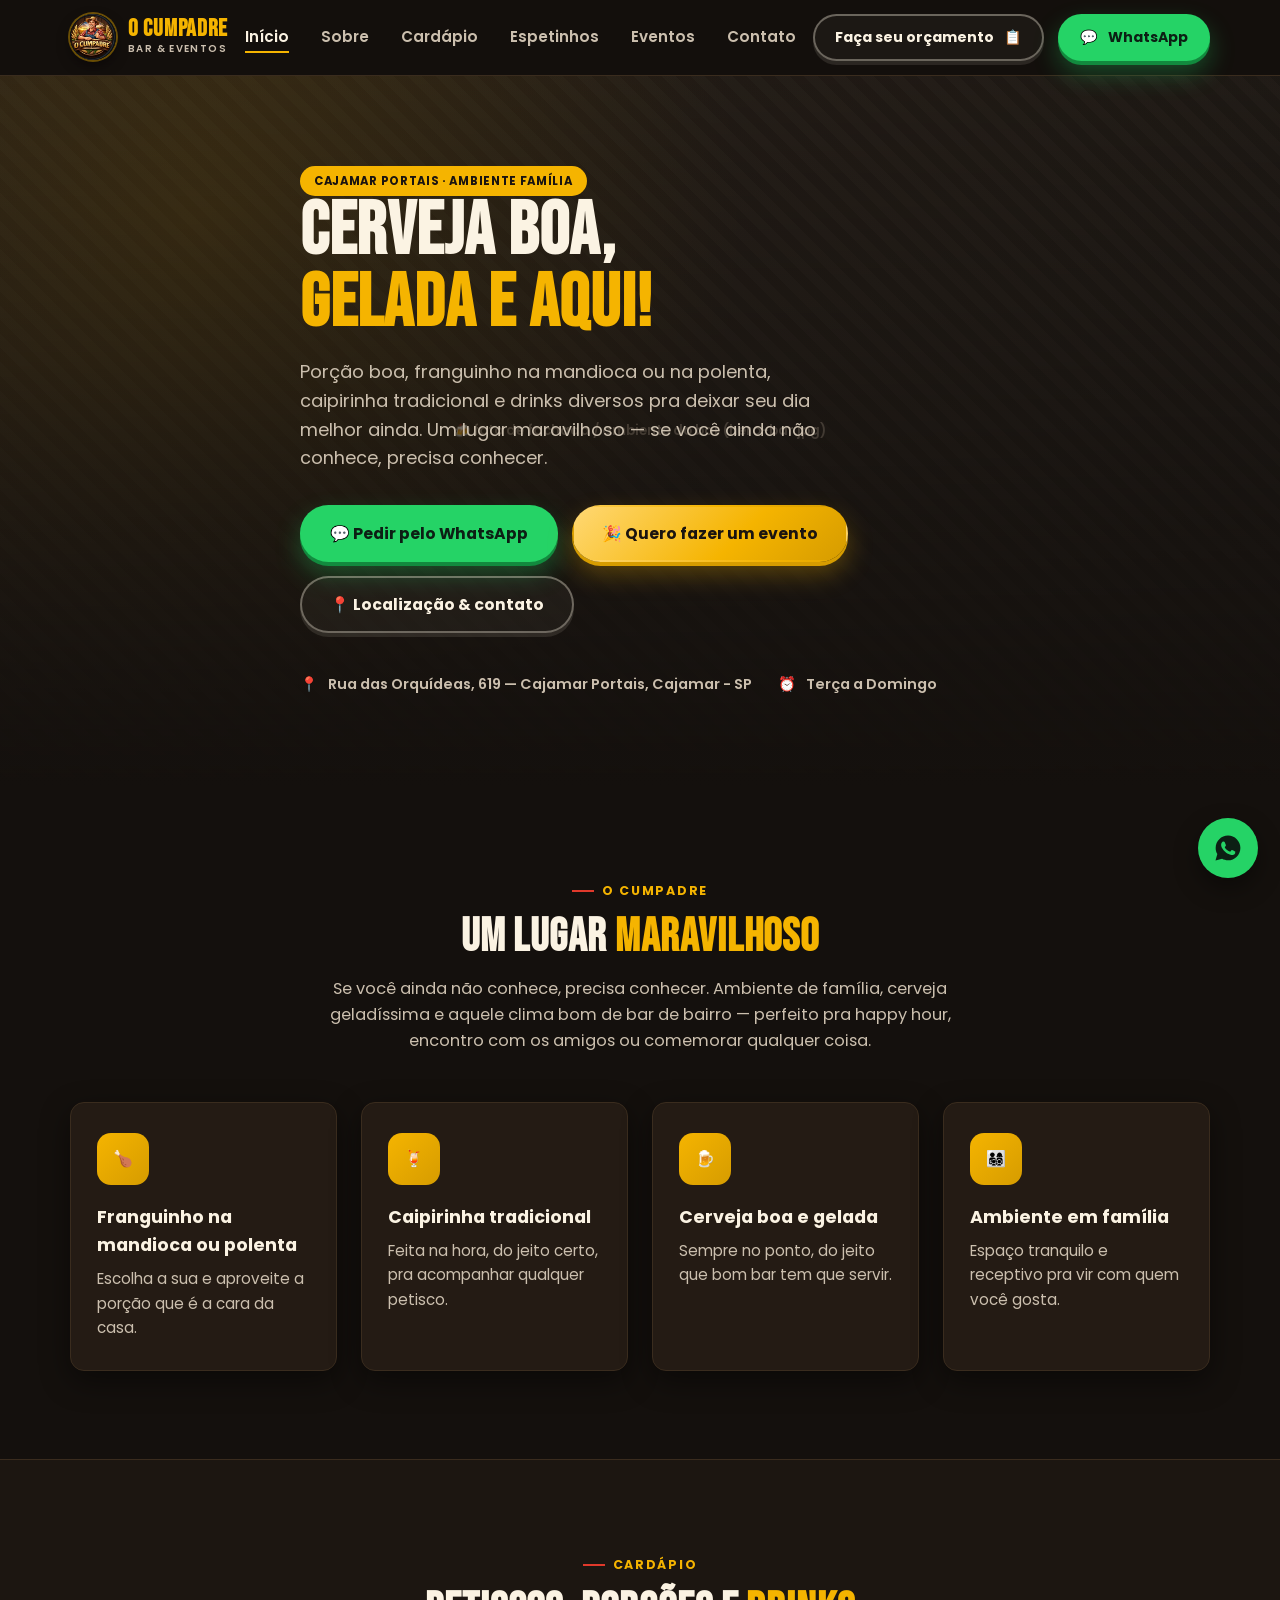
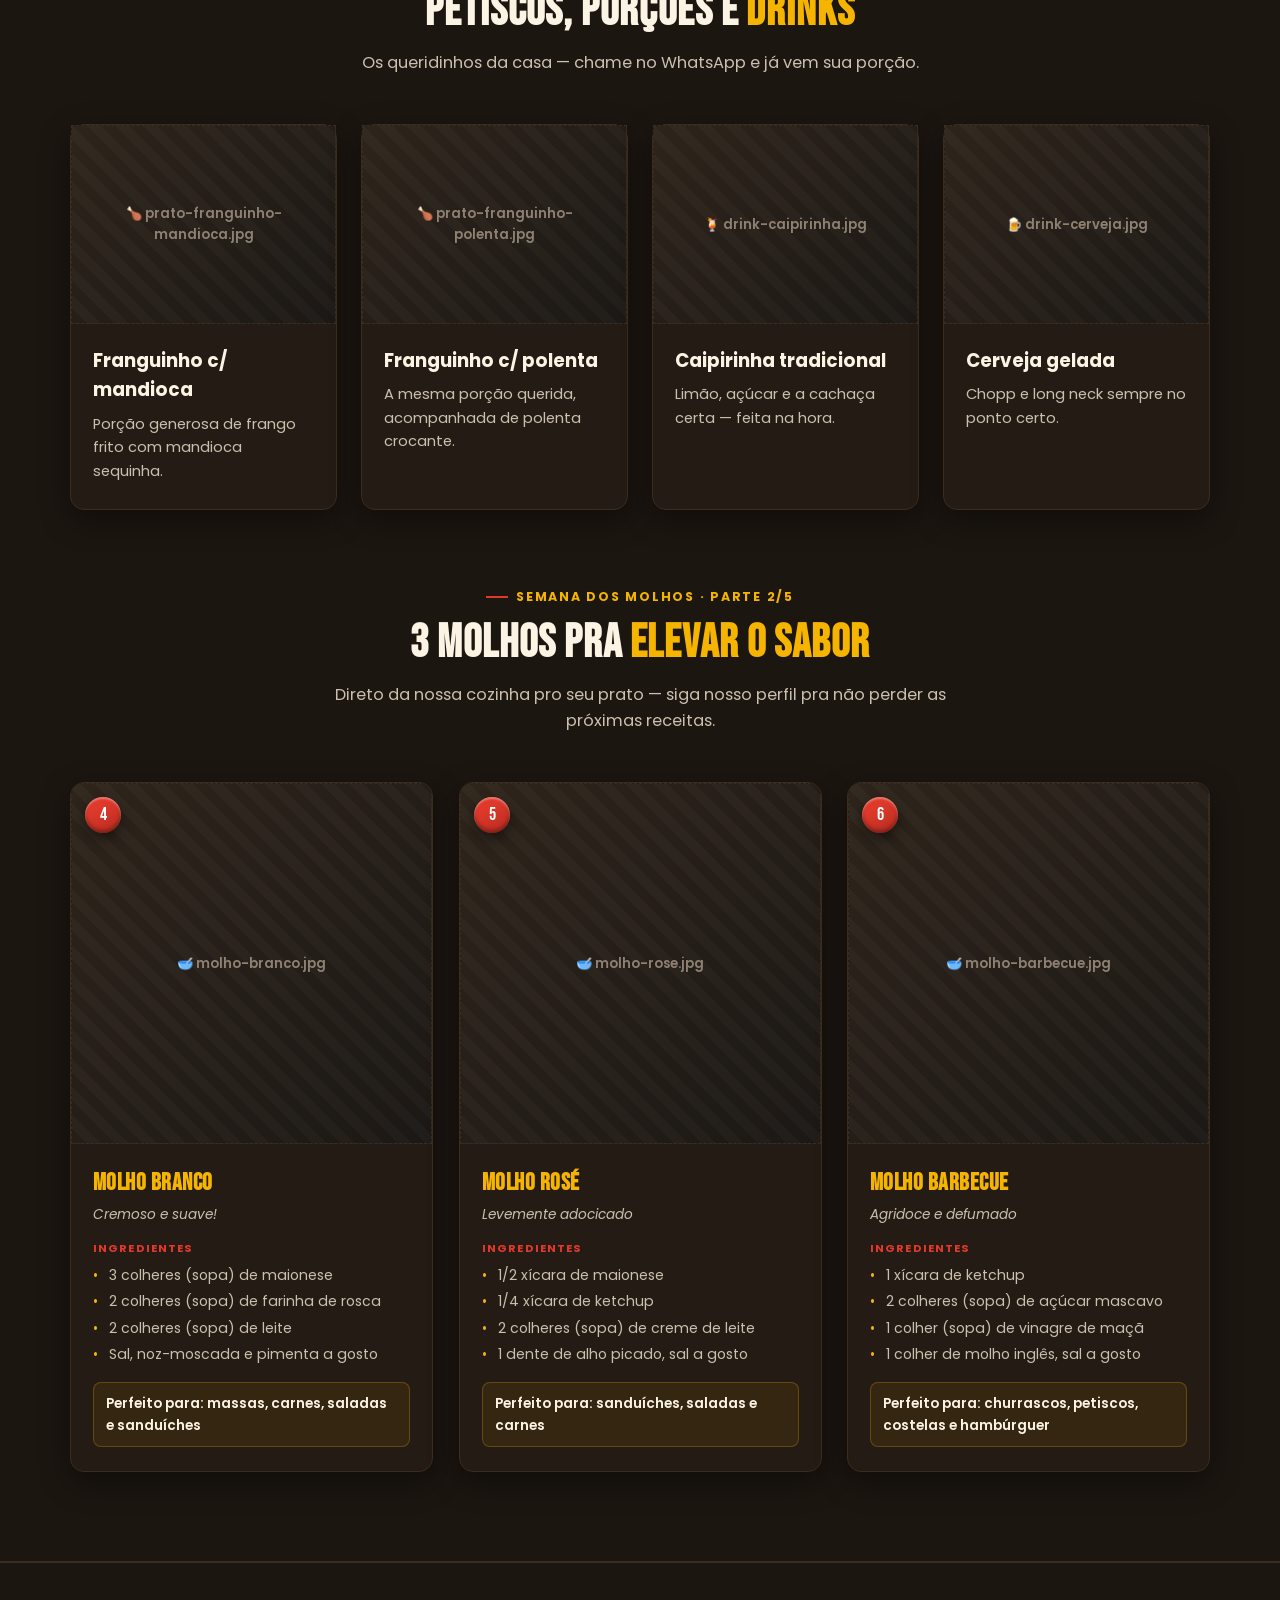
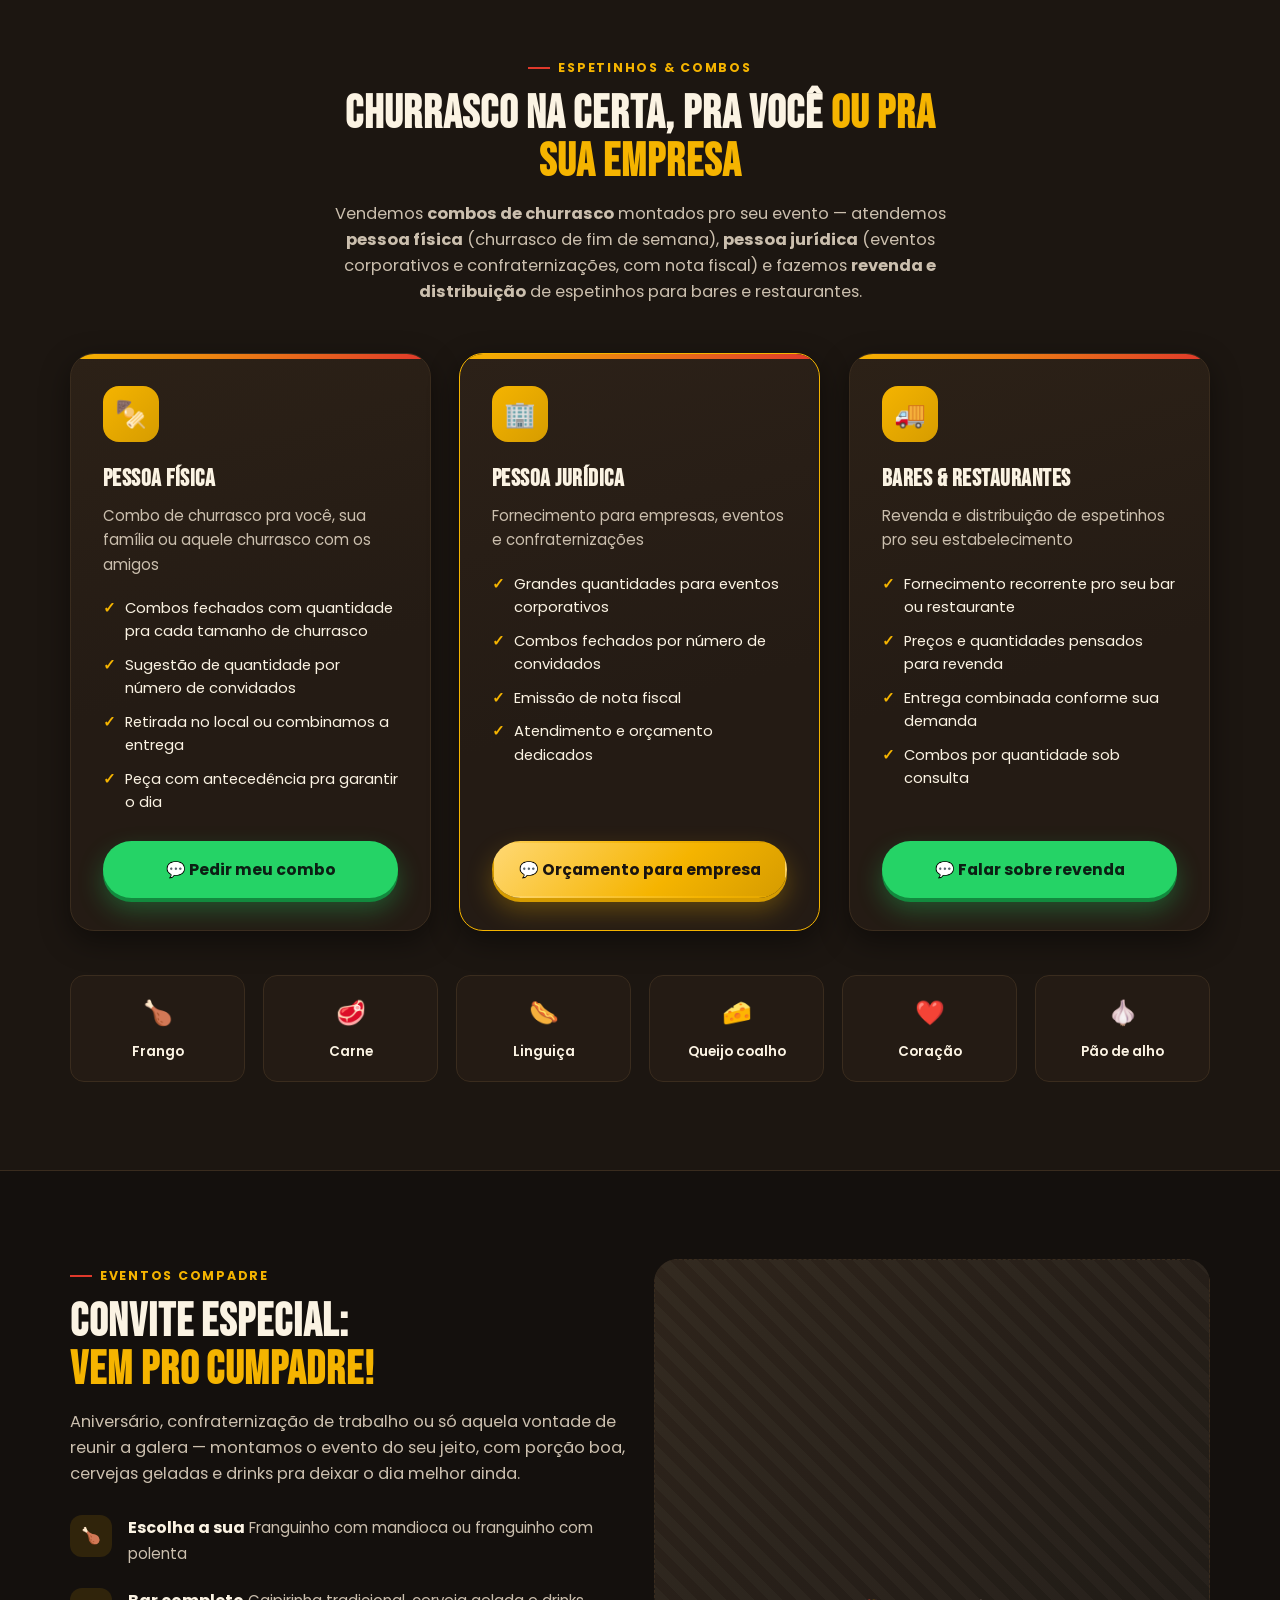
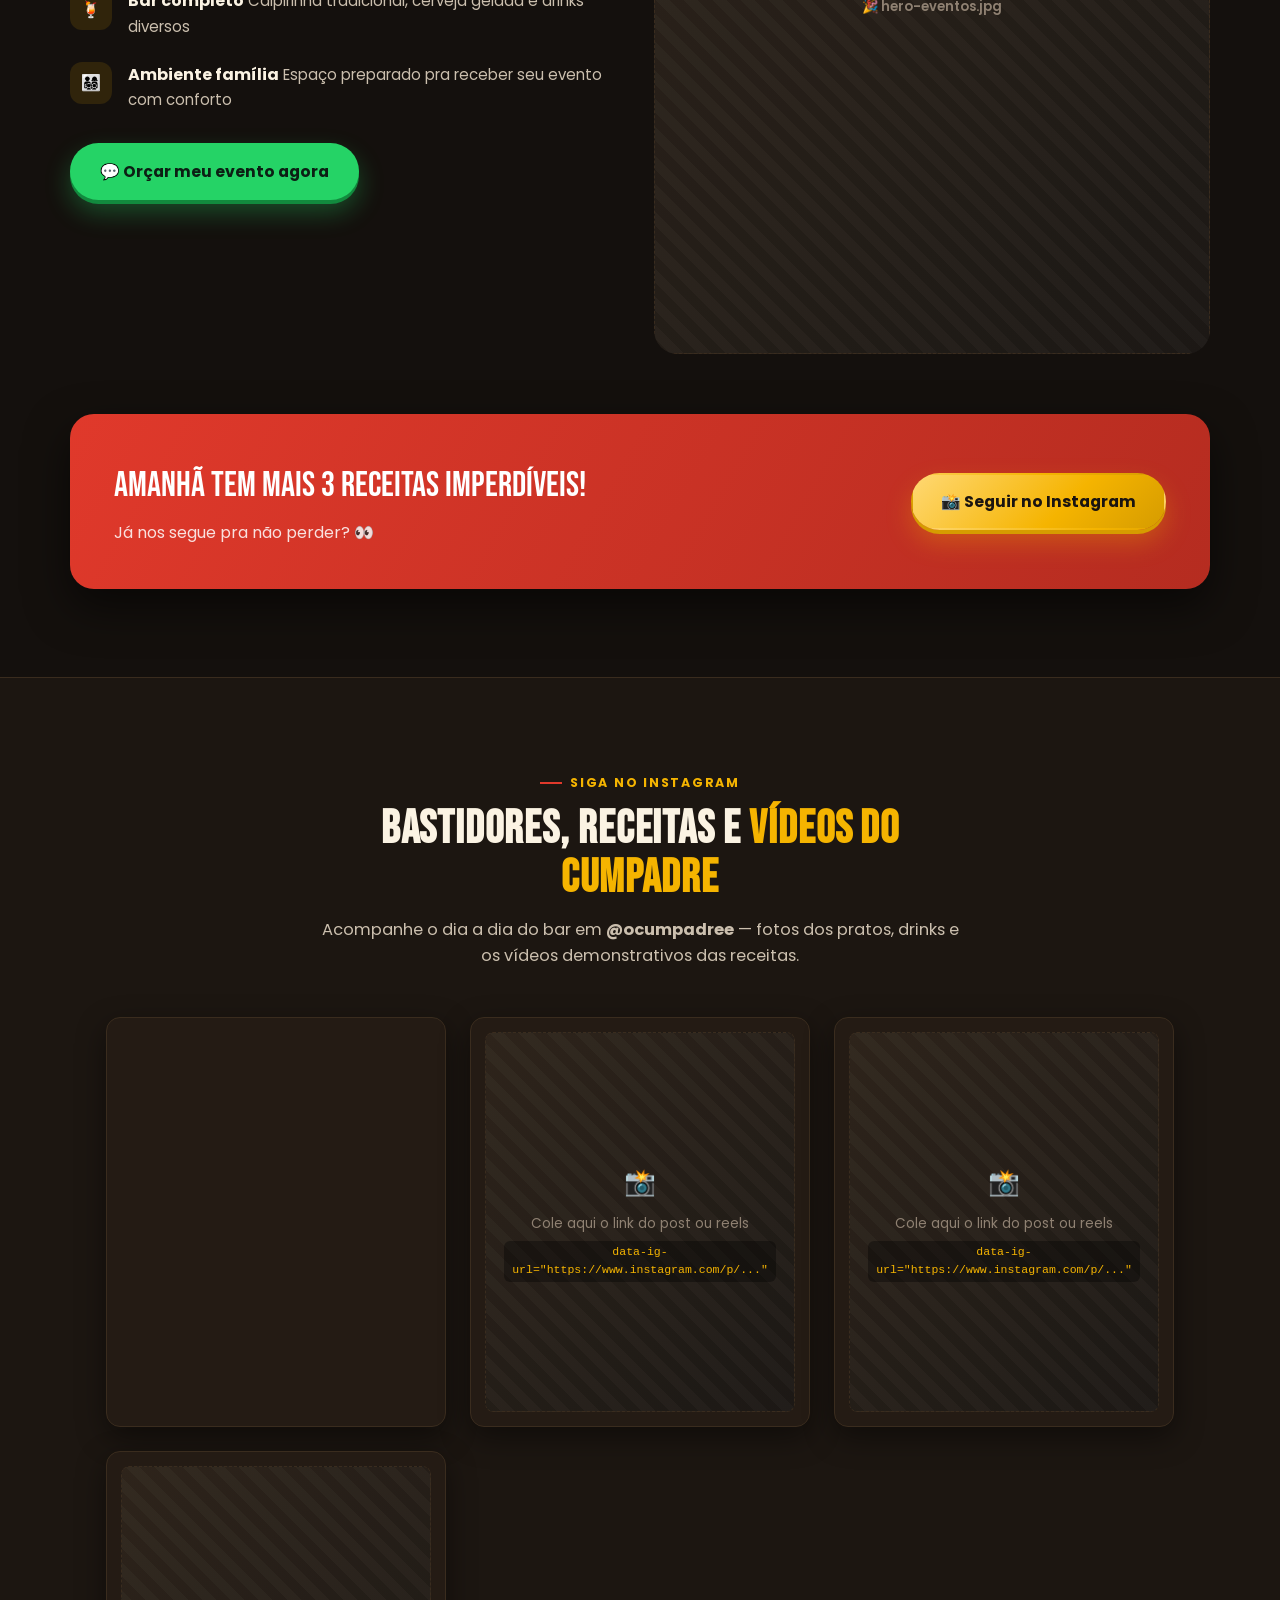
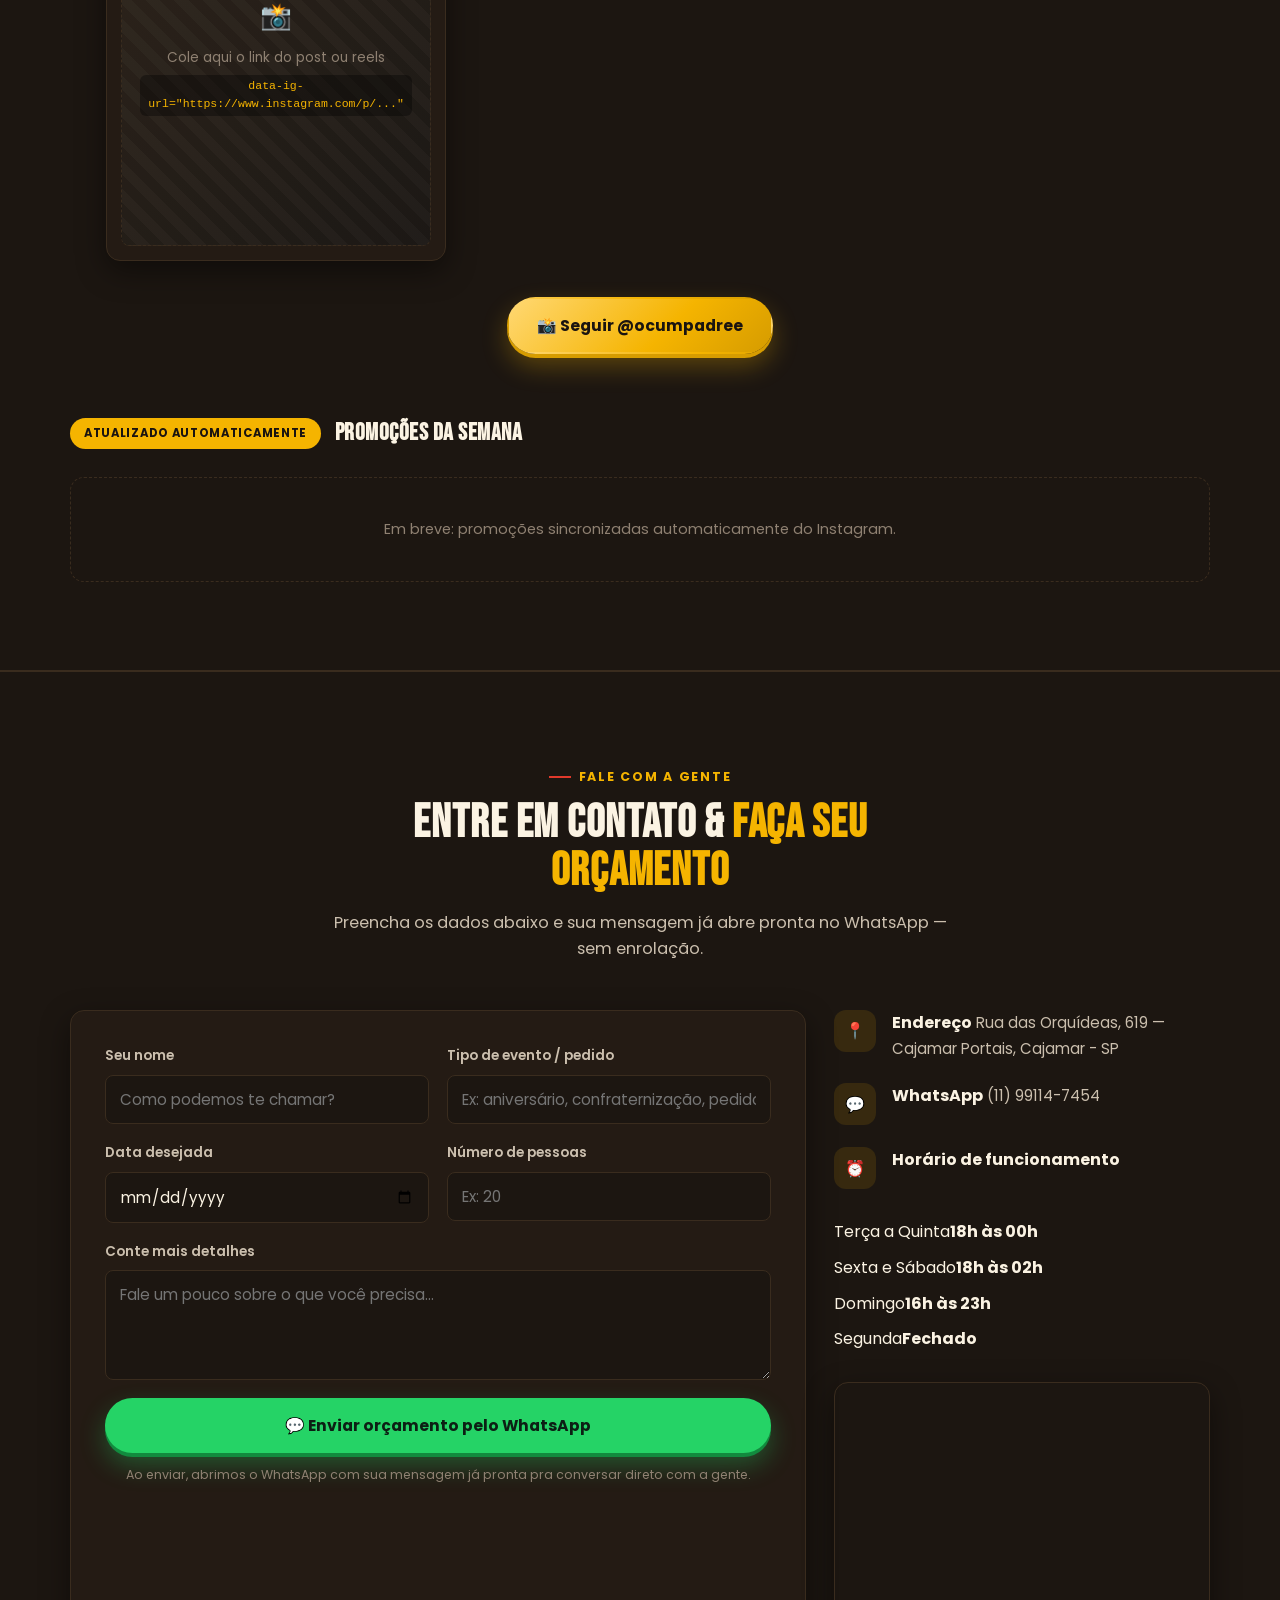
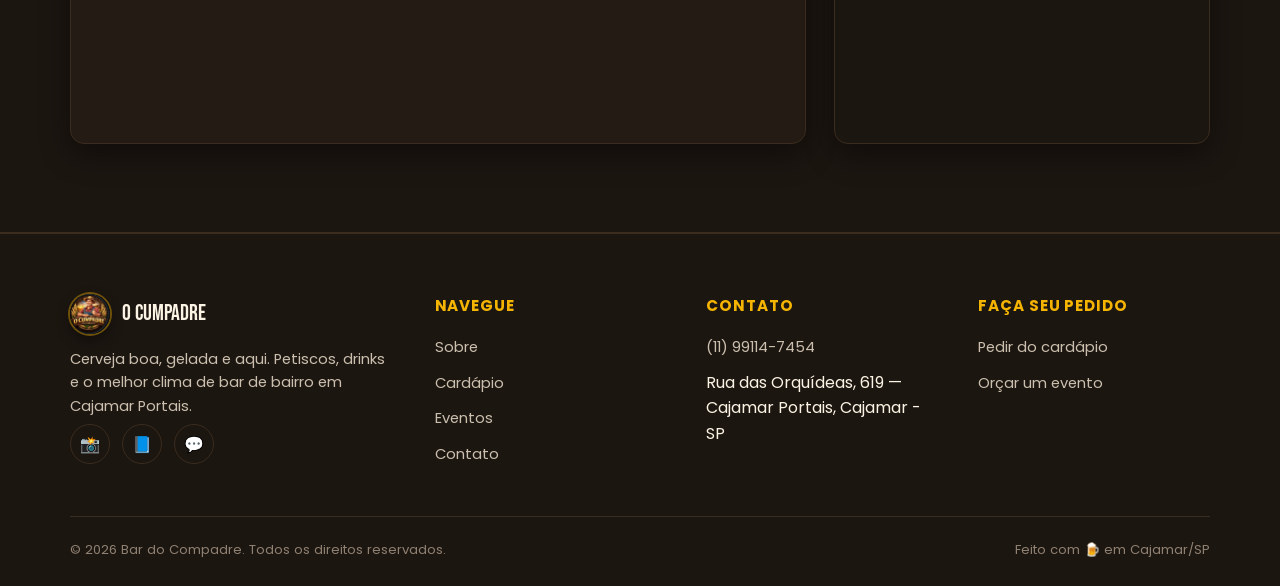
==== commit 9acdd0b2: "Reformula secao de espetinhos: 3 cards com destaque visual (faixa colorida + efeito 3D), tira 'avuls" ====
--- a/index.html
+++ b/index.html
@@ -271,28 +271,30 @@
           <span class="eyebrow">Espetinhos &amp; Combos</span>
           <h2 class="section__title">Churrasco na certa, pra você <span>ou pra sua empresa</span></h2>
           <p class="section__desc">
-            Vendemos espetinhos avulsos e combos montados pro seu churrasco — atendemos
-            <strong>pessoa física</strong> (aquele churrasco de fim de semana) e
-            <strong>pessoa jurídica</strong> (eventos corporativos, confraternizações e
-            grandes quantidades, com nota fiscal).
+            Vendemos <strong>combos de churrasco</strong> montados pro seu evento — atendemos
+            <strong>pessoa física</strong> (churrasco de fim de semana), <strong>pessoa jurídica</strong>
+            (eventos corporativos e confraternizações, com nota fiscal) e fazemos
+            <strong>revenda e distribuição</strong> de espetinhos para bares e restaurantes.
           </p>
         </div>
 
         <div class="audience-grid" data-reveal>
-          <div class="audience-card">
+          <div class="audience-card tilt">
+            <span class="tilt__shine"></span>
             <div class="audience-card__icon">🍢</div>
             <h3 class="audience-card__title">Pessoa Física</h3>
-            <p class="audience-card__subtitle">Pra você, sua família ou aquele churrasco com os amigos</p>
+            <p class="audience-card__subtitle">Combo de churrasco pra você, sua família ou aquele churrasco com os amigos</p>
             <ul class="audience-card__list">
-              <li>Espetinhos avulsos ou em combos fechados</li>
-              <li>Quantidade sob medida pra qualquer tamanho de churrasco</li>
+              <li>Combos fechados com quantidade pra cada tamanho de churrasco</li>
+              <li>Sugestão de quantidade por número de convidados</li>
               <li>Retirada no local ou combinamos a entrega</li>
               <li>Peça com antecedência pra garantir o dia</li>
             </ul>
-            <a href="#" data-wa="espetosPF" class="btn btn--whatsapp btn--block">💬 Pedir espetinhos</a>
-          </div>
-
-          <div class="audience-card audience-card--highlight">
+            <a href="#" data-wa="espetosPF" class="btn btn--whatsapp btn--block">💬 Pedir meu combo</a>
+          </div>
+
+          <div class="audience-card audience-card--highlight tilt">
+            <span class="tilt__shine"></span>
             <div class="audience-card__icon">🏢</div>
             <h3 class="audience-card__title">Pessoa Jurídica</h3>
             <p class="audience-card__subtitle">Fornecimento para empresas, eventos e confraternizações</p>
@@ -303,6 +305,20 @@
               <li>Atendimento e orçamento dedicados</li>
             </ul>
             <a href="#" data-wa="espetosPJ" class="btn btn--primary btn--block">💬 Orçamento para empresa</a>
+          </div>
+
+          <div class="audience-card tilt">
+            <span class="tilt__shine"></span>
+            <div class="audience-card__icon">🚚</div>
+            <h3 class="audience-card__title">Bares &amp; Restaurantes</h3>
+            <p class="audience-card__subtitle">Revenda e distribuição de espetinhos pro seu estabelecimento</p>
+            <ul class="audience-card__list">
+              <li>Fornecimento recorrente pro seu bar ou restaurante</li>
+              <li>Preços e quantidades pensados para revenda</li>
+              <li>Entrega combinada conforme sua demanda</li>
+              <li>Combos por quantidade sob consulta</li>
+            </ul>
+            <a href="#" data-wa="espetosRevenda" class="btn btn--whatsapp btn--block">💬 Falar sobre revenda</a>
           </div>
         </div>
 
--- a/assets/css/style.css
+++ b/assets/css/style.css
@@ -862,11 +862,11 @@
 /* ---------- Espetinhos: cards Pessoa Física / Jurídica ---------- */
 .audience-grid {
   display: grid;
-  grid-template-columns: repeat(2, 1fr);
+  grid-template-columns: repeat(3, 1fr);
   gap: 28px;
 }
 
-@media (max-width: 760px) {
+@media (max-width: 960px) {
   .audience-grid {
     grid-template-columns: 1fr;
   }
@@ -876,12 +876,24 @@
   position: relative;
   display: flex;
   flex-direction: column;
-  background: var(--color-card);
+  background: linear-gradient(165deg, #2c2117, var(--color-card) 55%);
   border: 1px solid var(--color-border);
   border-radius: var(--radius-lg);
   padding: 32px;
   box-shadow: var(--shadow-card);
   transition: transform 0.2s ease, border-color 0.2s ease, box-shadow 0.2s ease;
+  overflow: hidden;
+}
+
+/* Faixa colorida no topo — deixa a silhueta do card nítida mesmo em fotos/telas escuras */
+.audience-card::before {
+  content: "";
+  position: absolute;
+  top: 0;
+  left: 0;
+  right: 0;
+  height: 5px;
+  background: linear-gradient(90deg, var(--color-gold), var(--color-red));
 }
 
 .audience-card:hover {
@@ -892,7 +904,7 @@
 
 .audience-card--highlight {
   border-color: var(--color-gold);
-  background: linear-gradient(160deg, var(--color-card-hover), var(--color-card));
+  background: linear-gradient(165deg, var(--color-card-hover), var(--color-card) 60%);
 }
 
 .audience-card__icon {
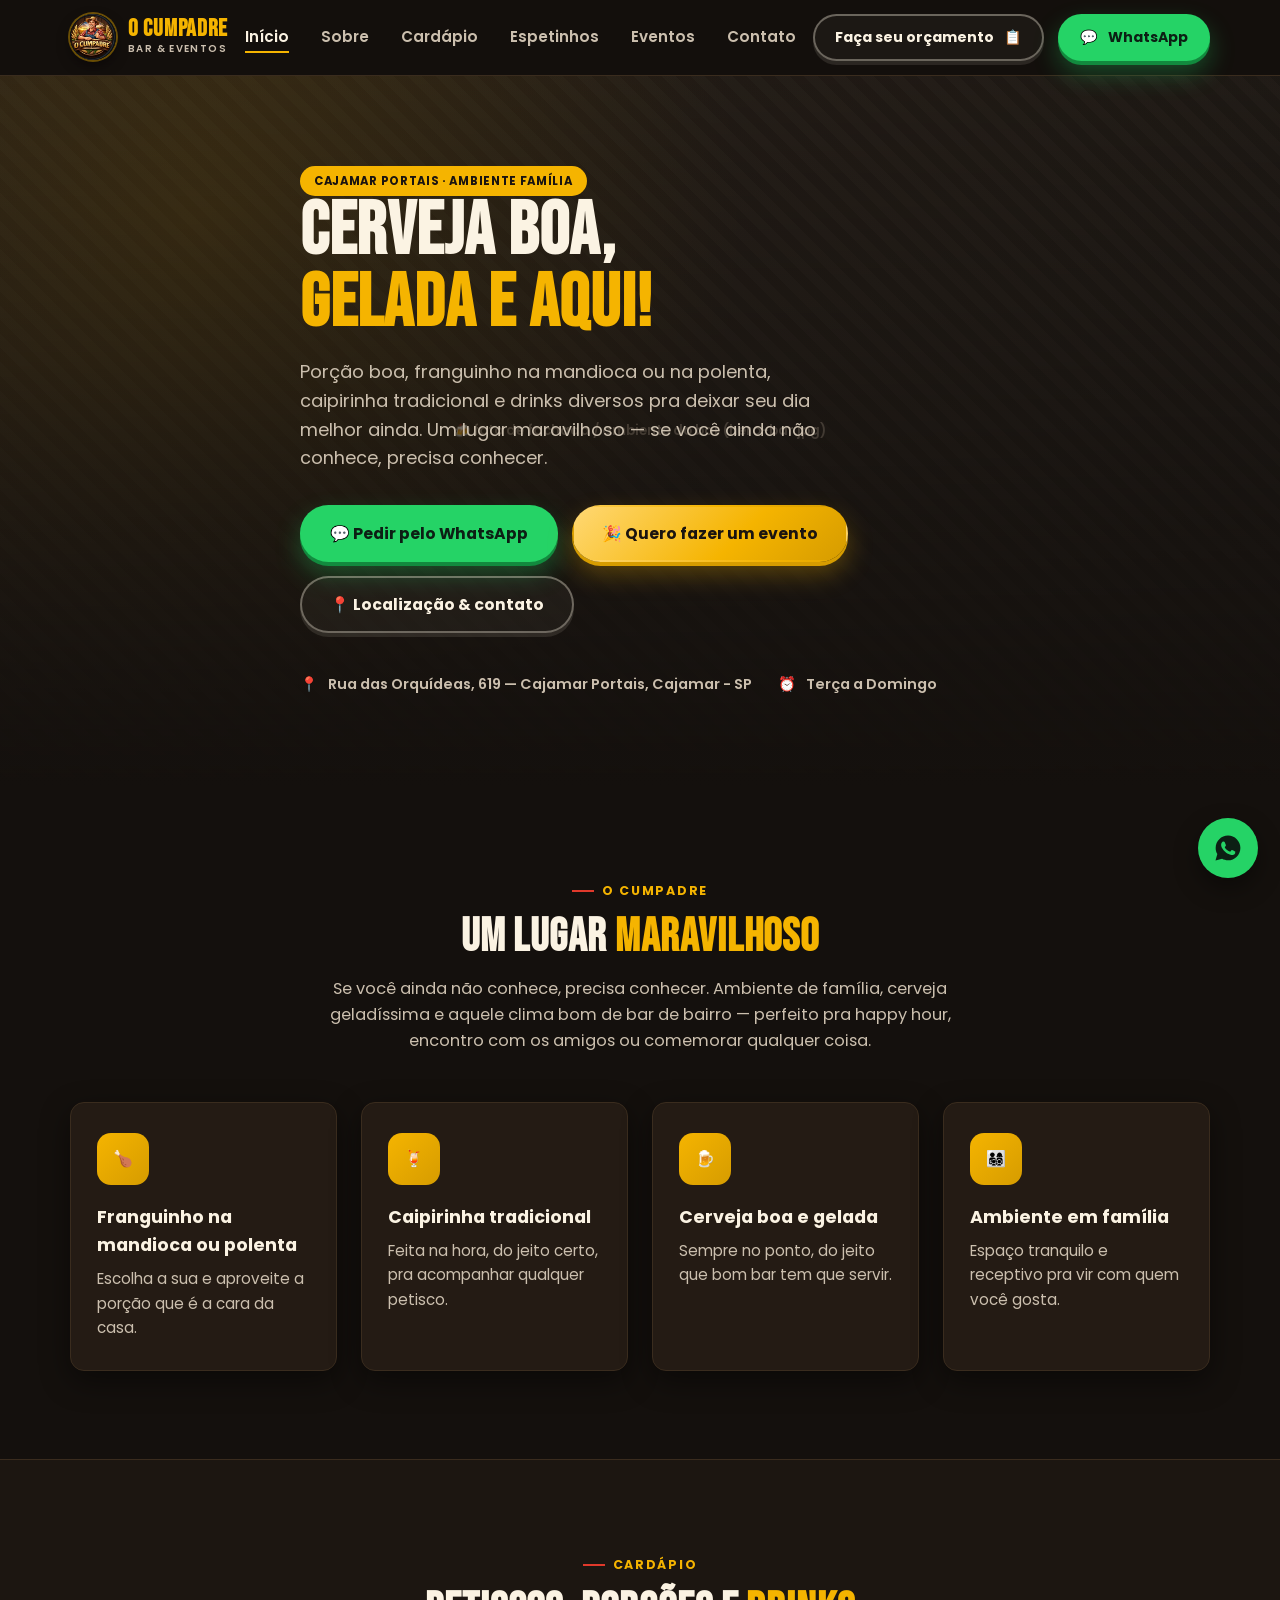
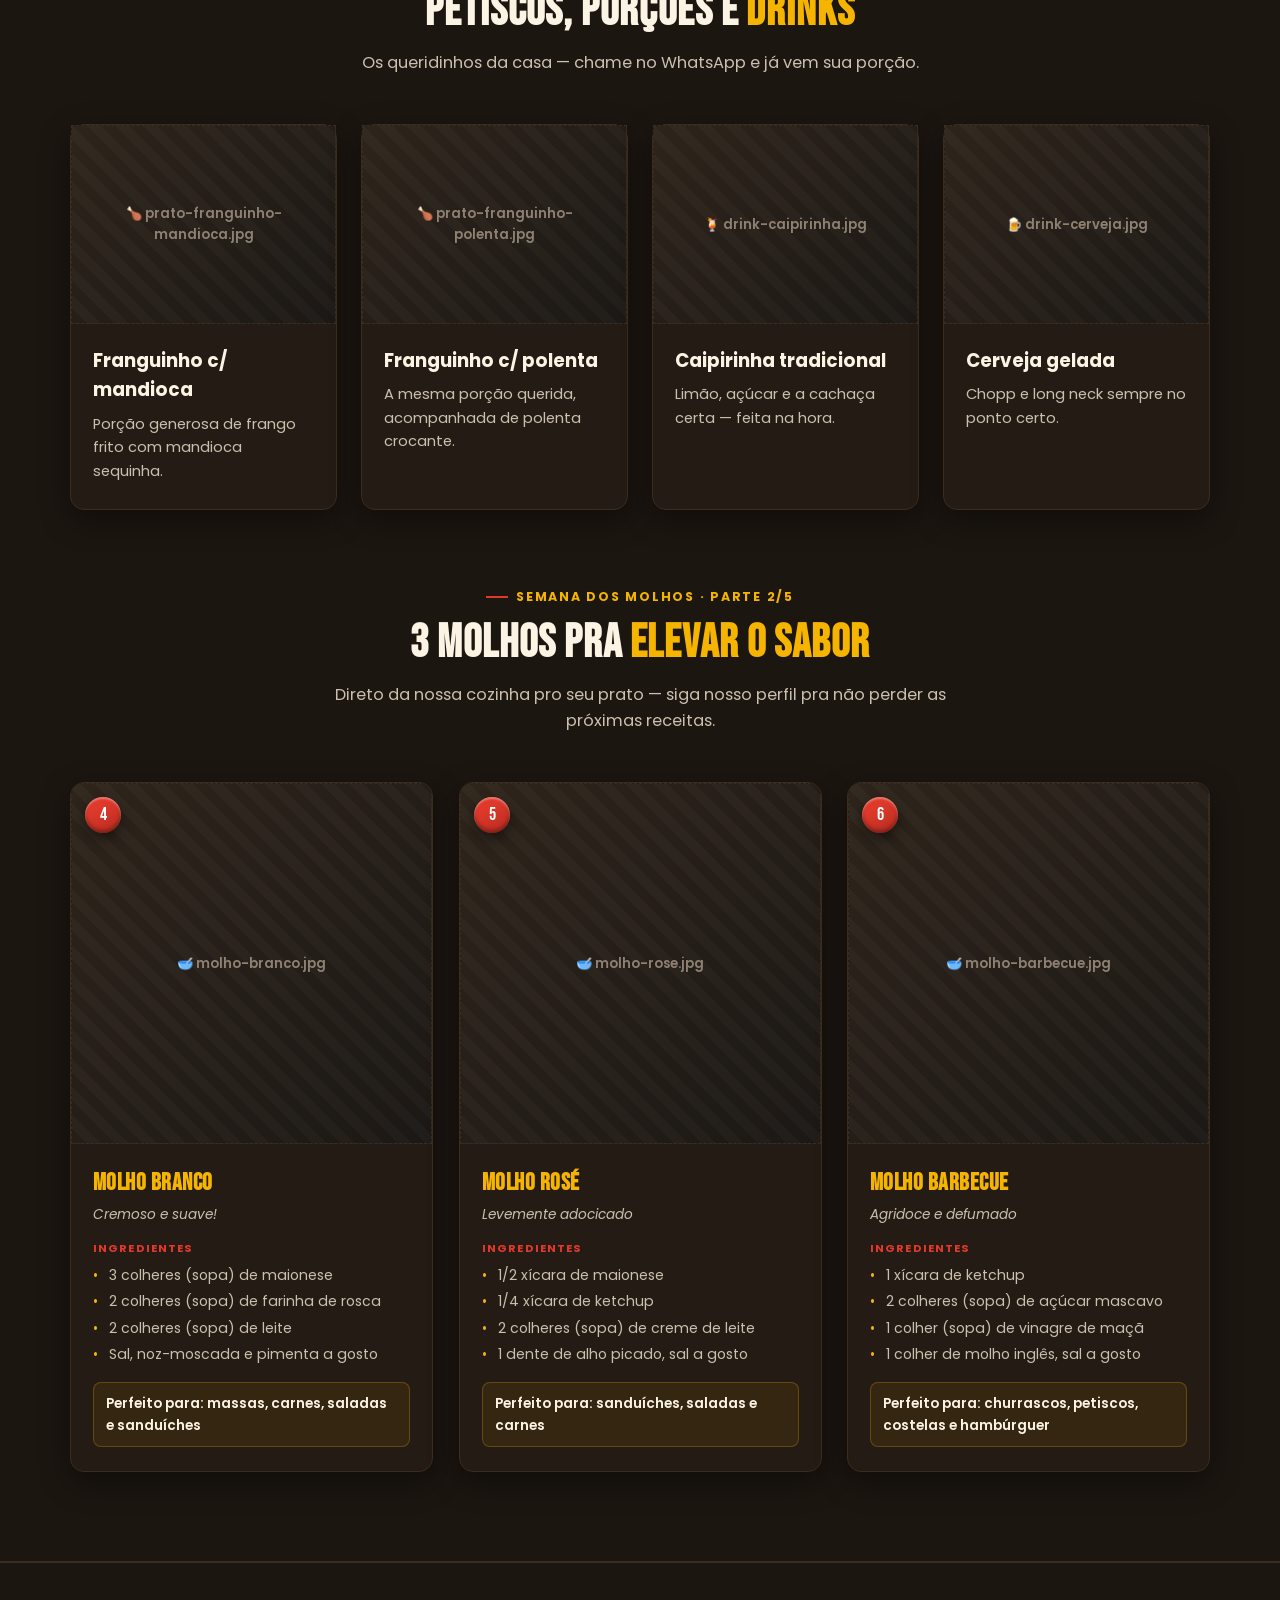
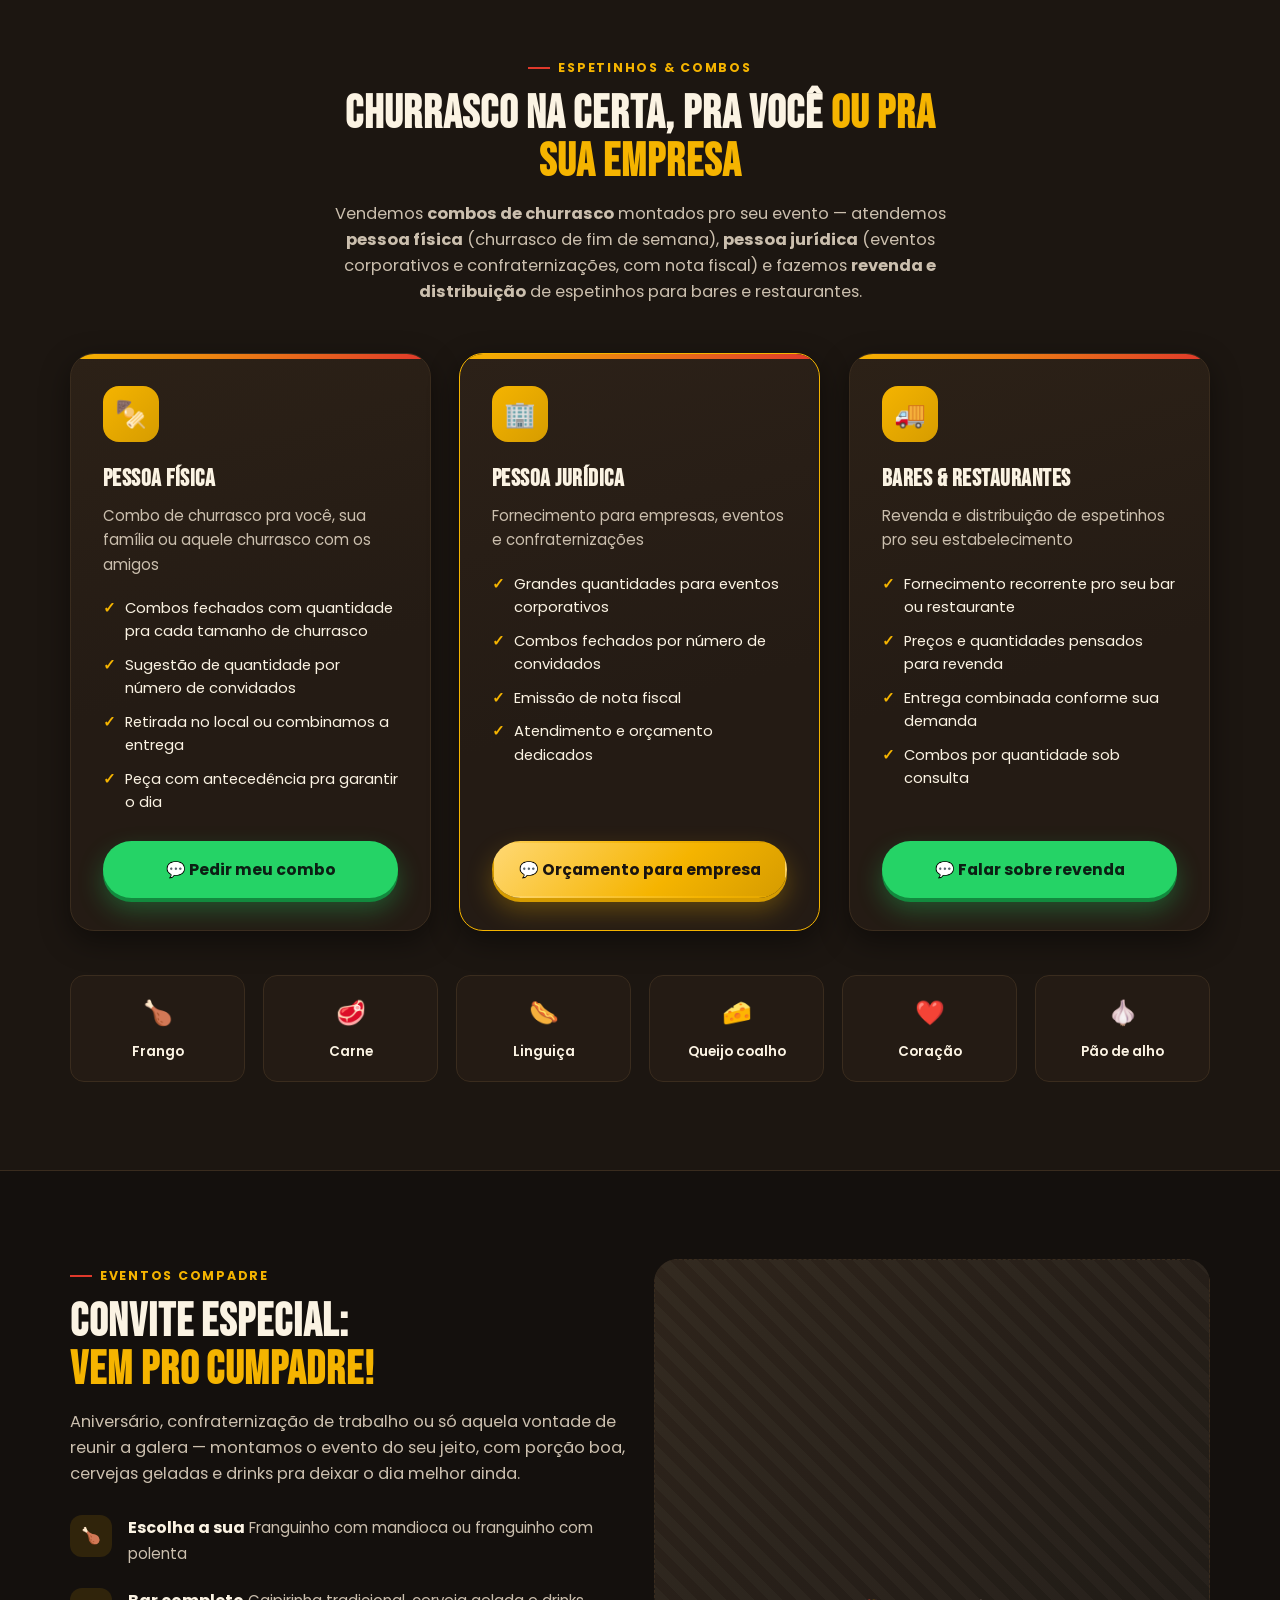
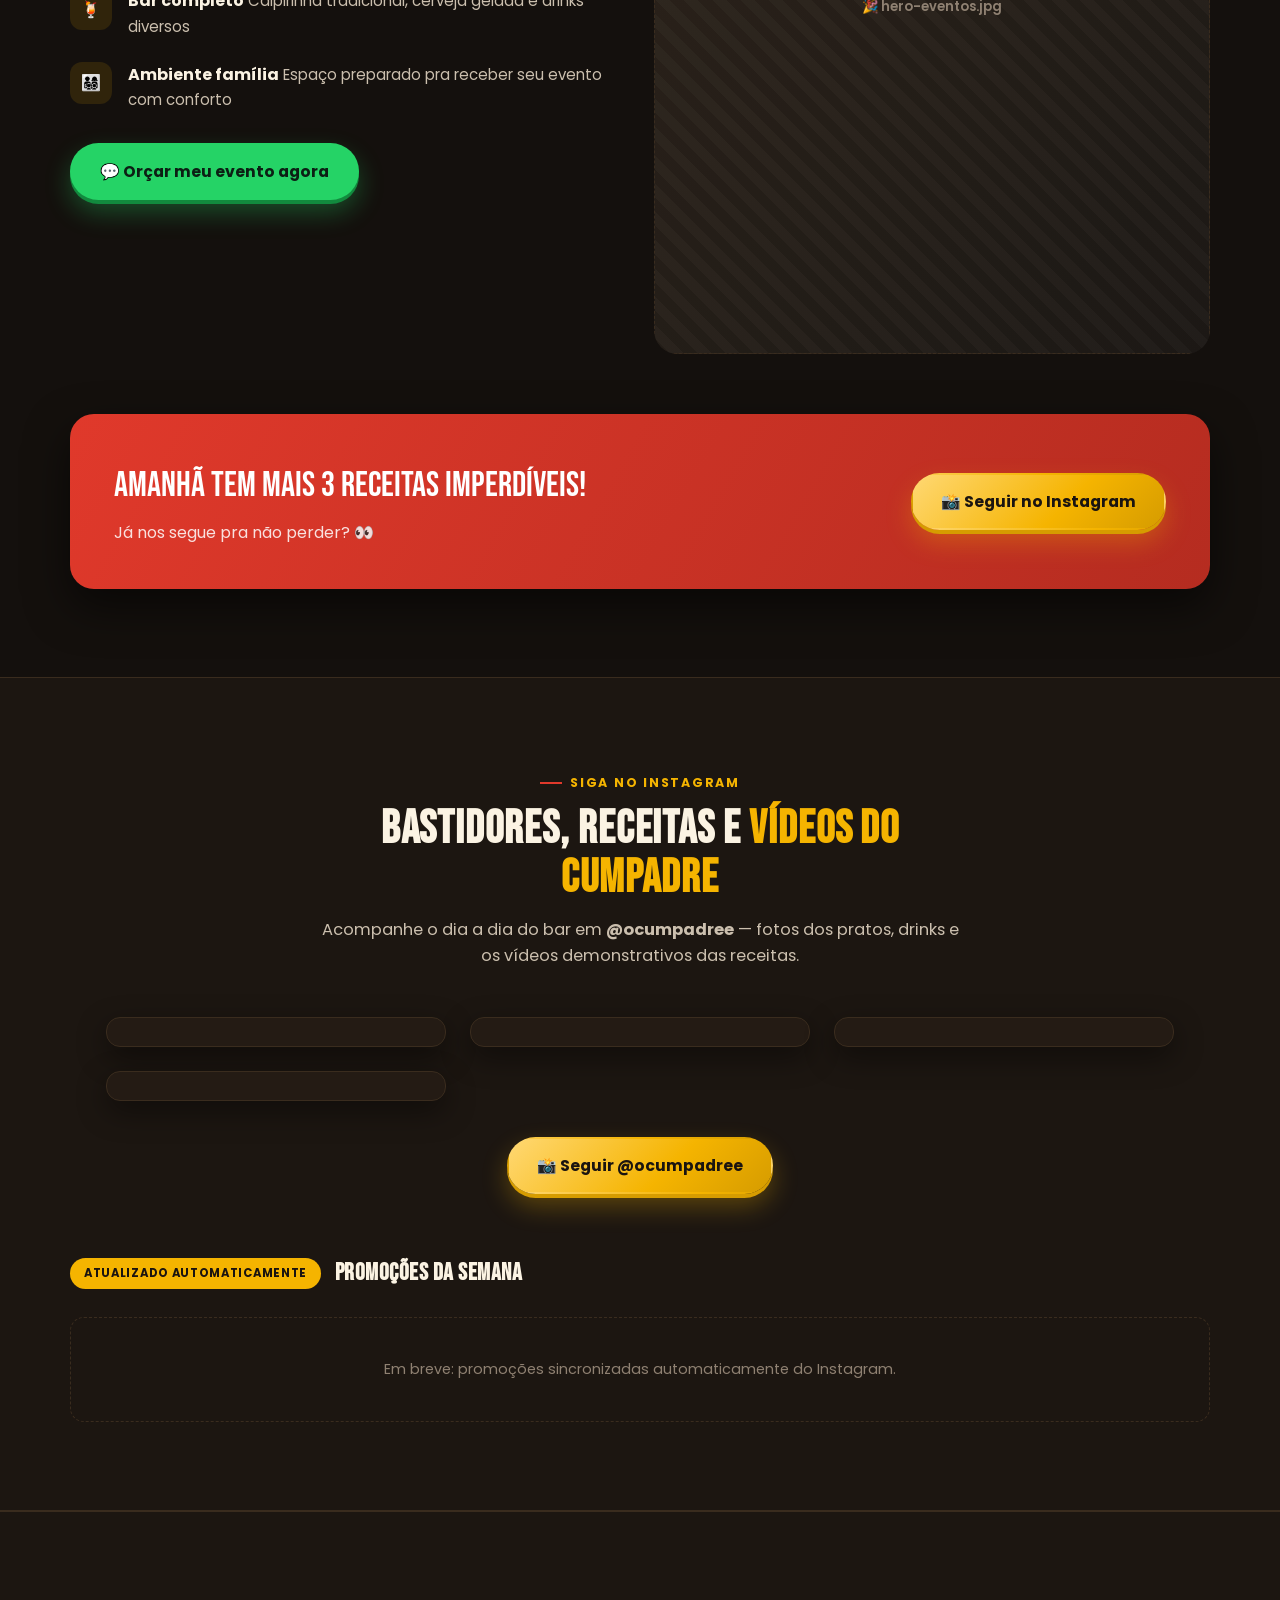
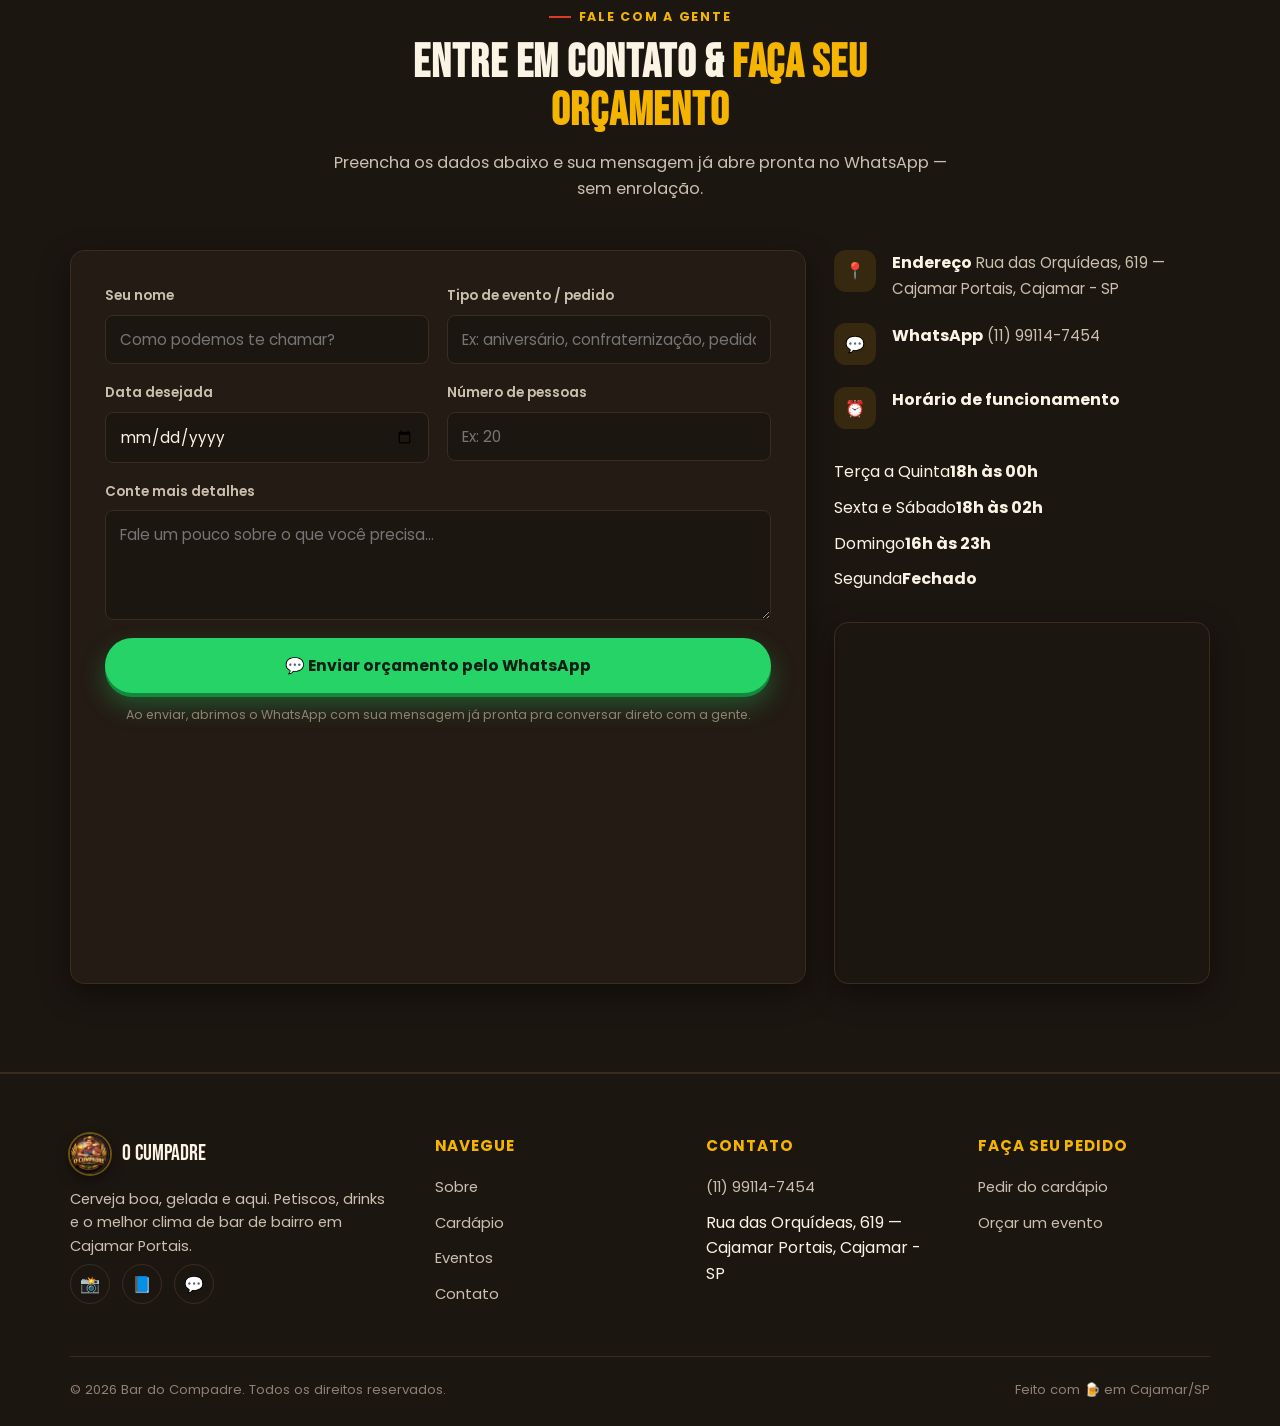
==== commit ecf65978: "Adiciona 4 reels reais do Instagram nos cards da secao Siga no Instagram Co-Authored-By: Claude Sonn" ====
--- a/index.html
+++ b/index.html
@@ -403,10 +403,10 @@
           Sem link, mostra um placeholder — nada quebra.
         -->
         <div class="ig-grid" data-reveal>
-          <div class="ig-frame"><div class="ig-embed" data-ig-embed data-ig-url="https://www.instagram.com/p/Db4EB4JSnit/"></div></div>
-          <div class="ig-frame"><div class="ig-embed" data-ig-embed data-ig-url=""></div></div>
-          <div class="ig-frame"><div class="ig-embed" data-ig-embed data-ig-url=""></div></div>
-          <div class="ig-frame"><div class="ig-embed" data-ig-embed data-ig-url=""></div></div>
+          <div class="ig-frame"><div class="ig-embed" data-ig-embed data-ig-url="https://www.instagram.com/reel/DajMftlS2LG/"></div></div>
+          <div class="ig-frame"><div class="ig-embed" data-ig-embed data-ig-url="https://www.instagram.com/reel/DaEepETyRVl/"></div></div>
+          <div class="ig-frame"><div class="ig-embed" data-ig-embed data-ig-url="https://www.instagram.com/reel/DZ5CDwal7ce/"></div></div>
+          <div class="ig-frame"><div class="ig-embed" data-ig-embed data-ig-url="https://www.instagram.com/reel/DZm5YtxRf5F/"></div></div>
         </div>
 
         <div class="ig-follow" data-reveal>
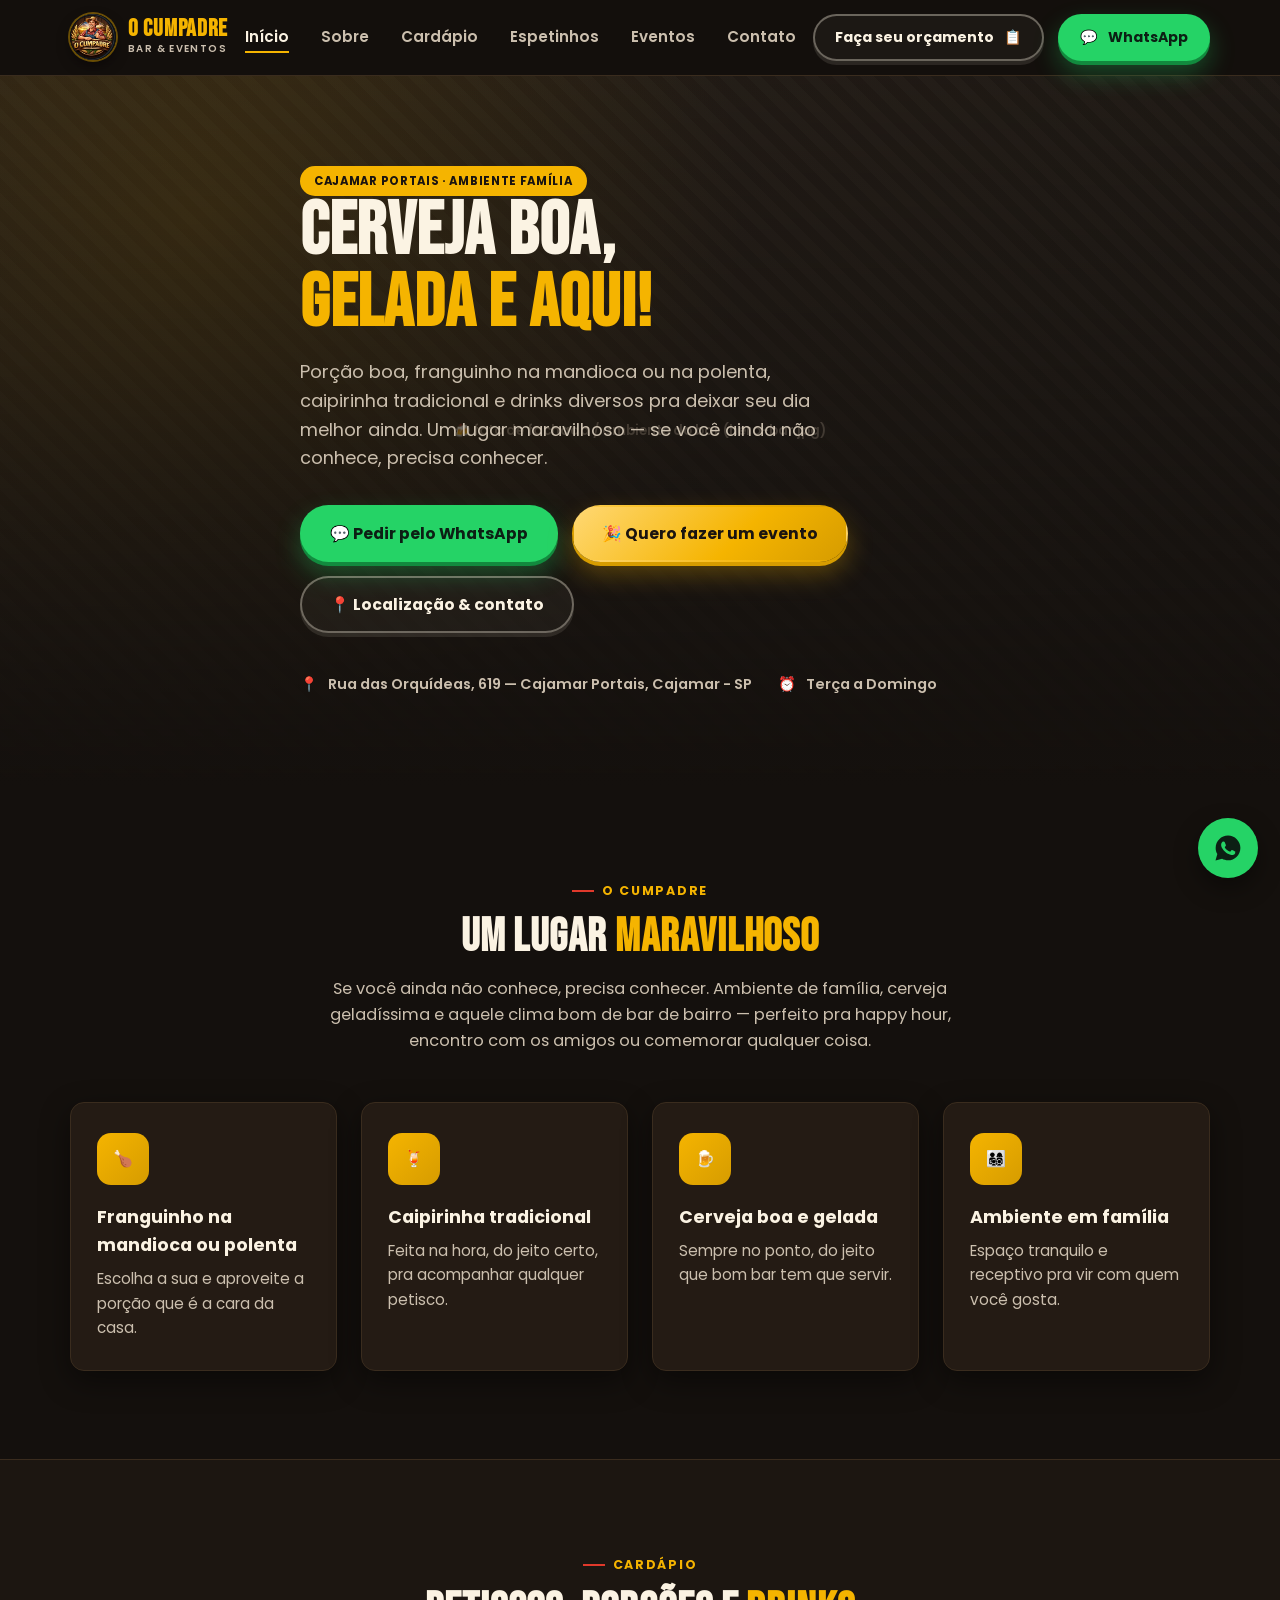
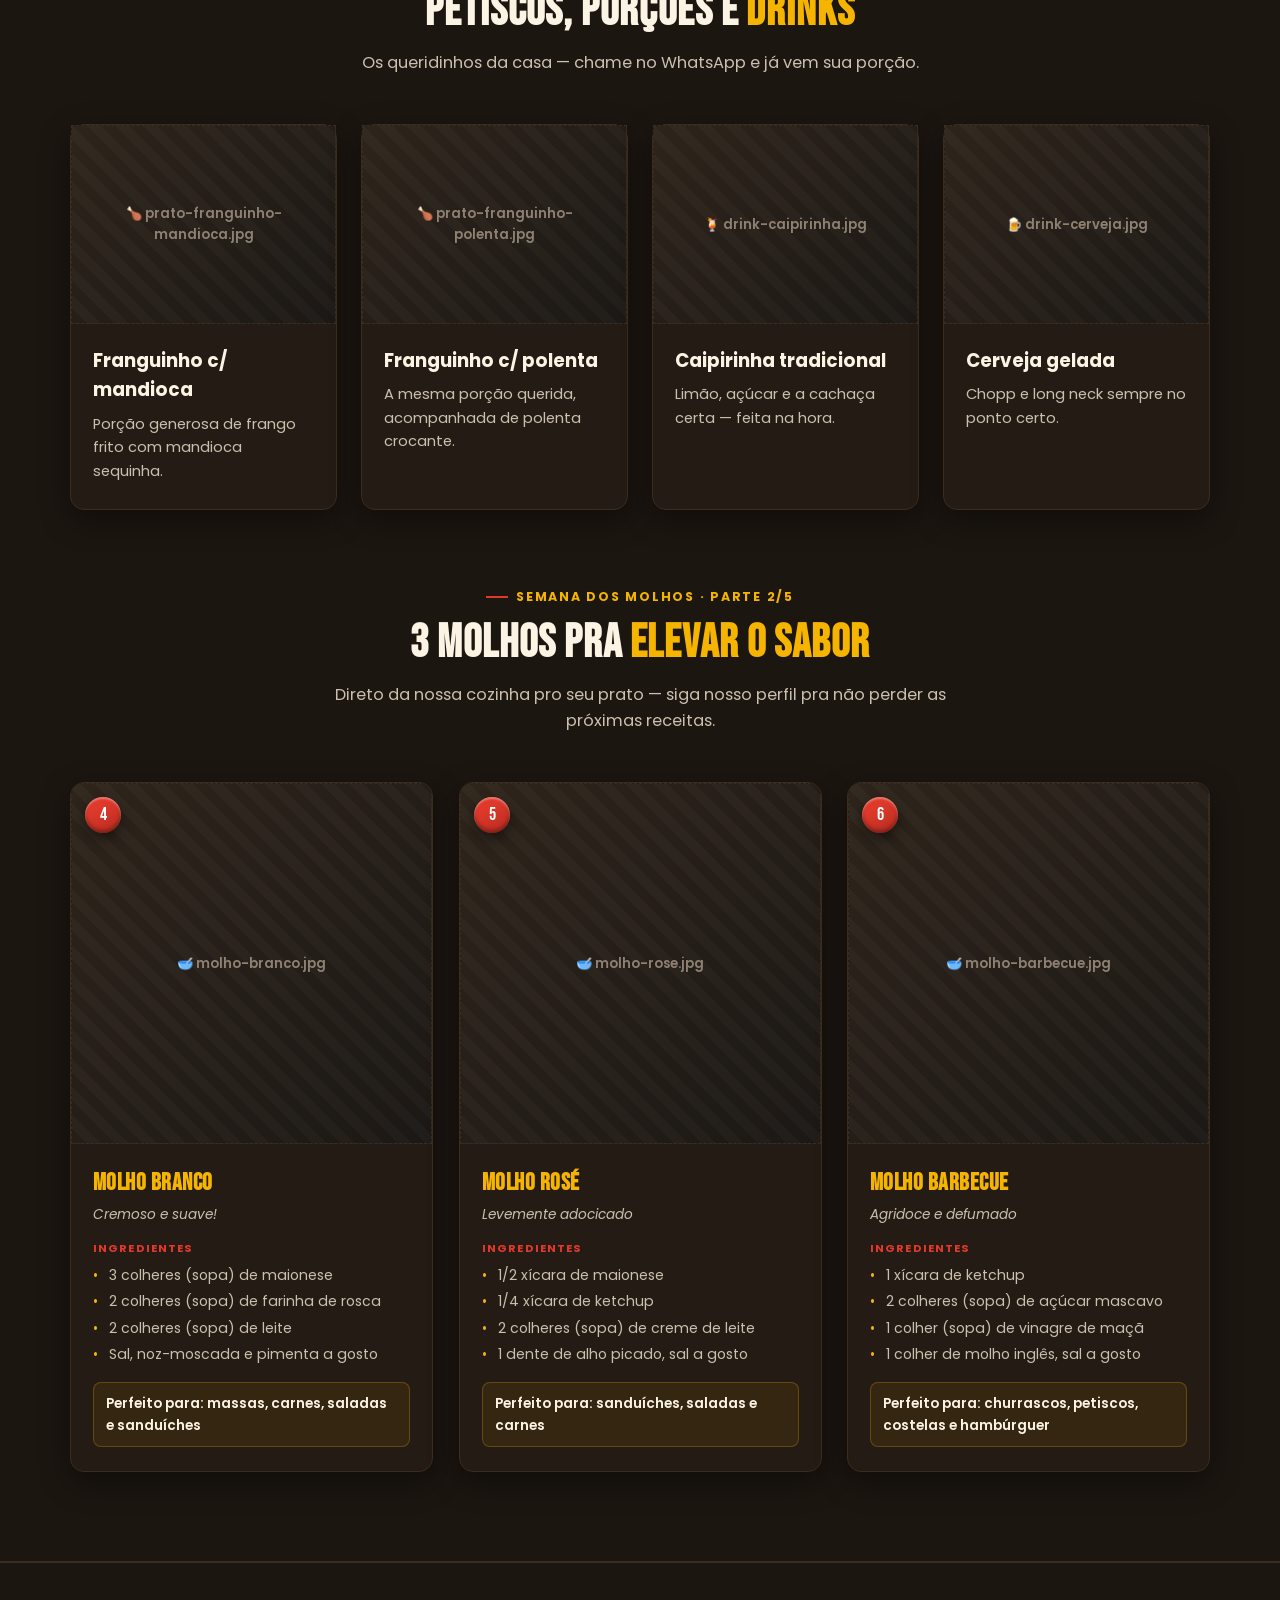
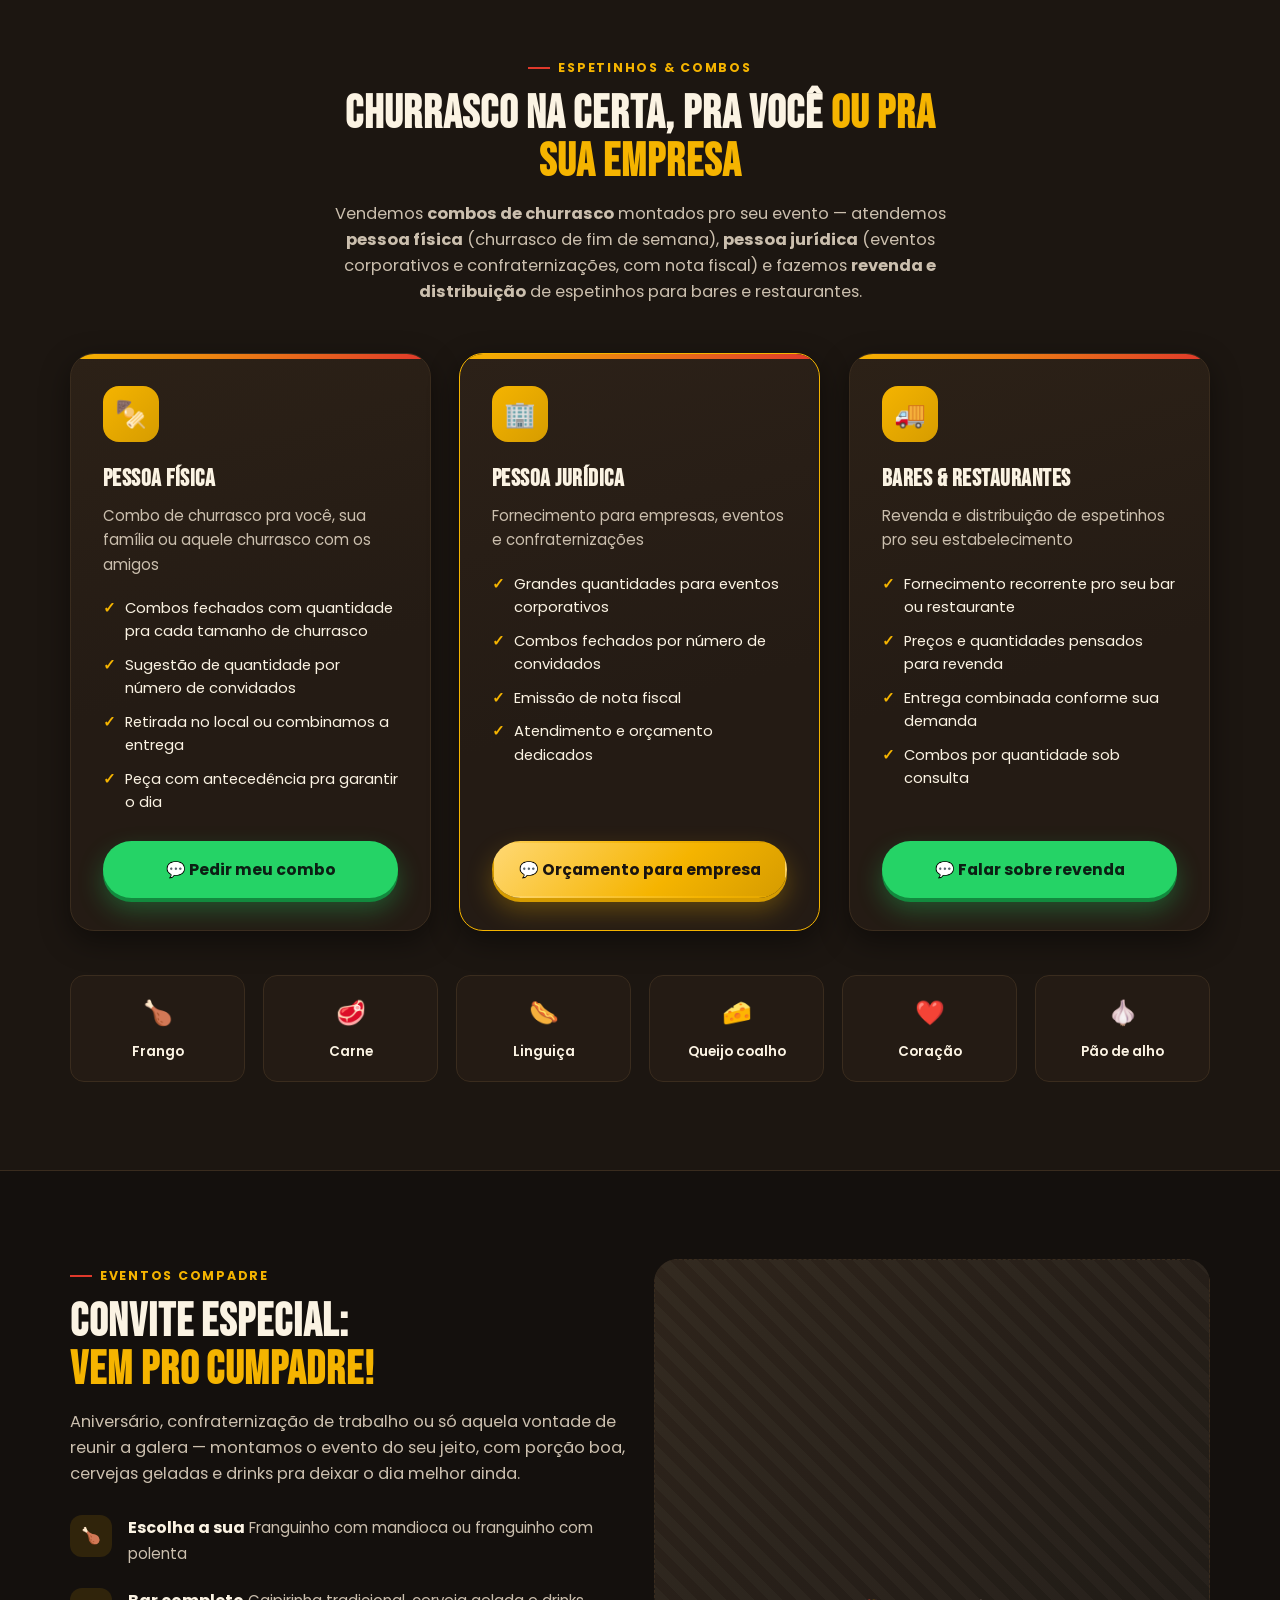
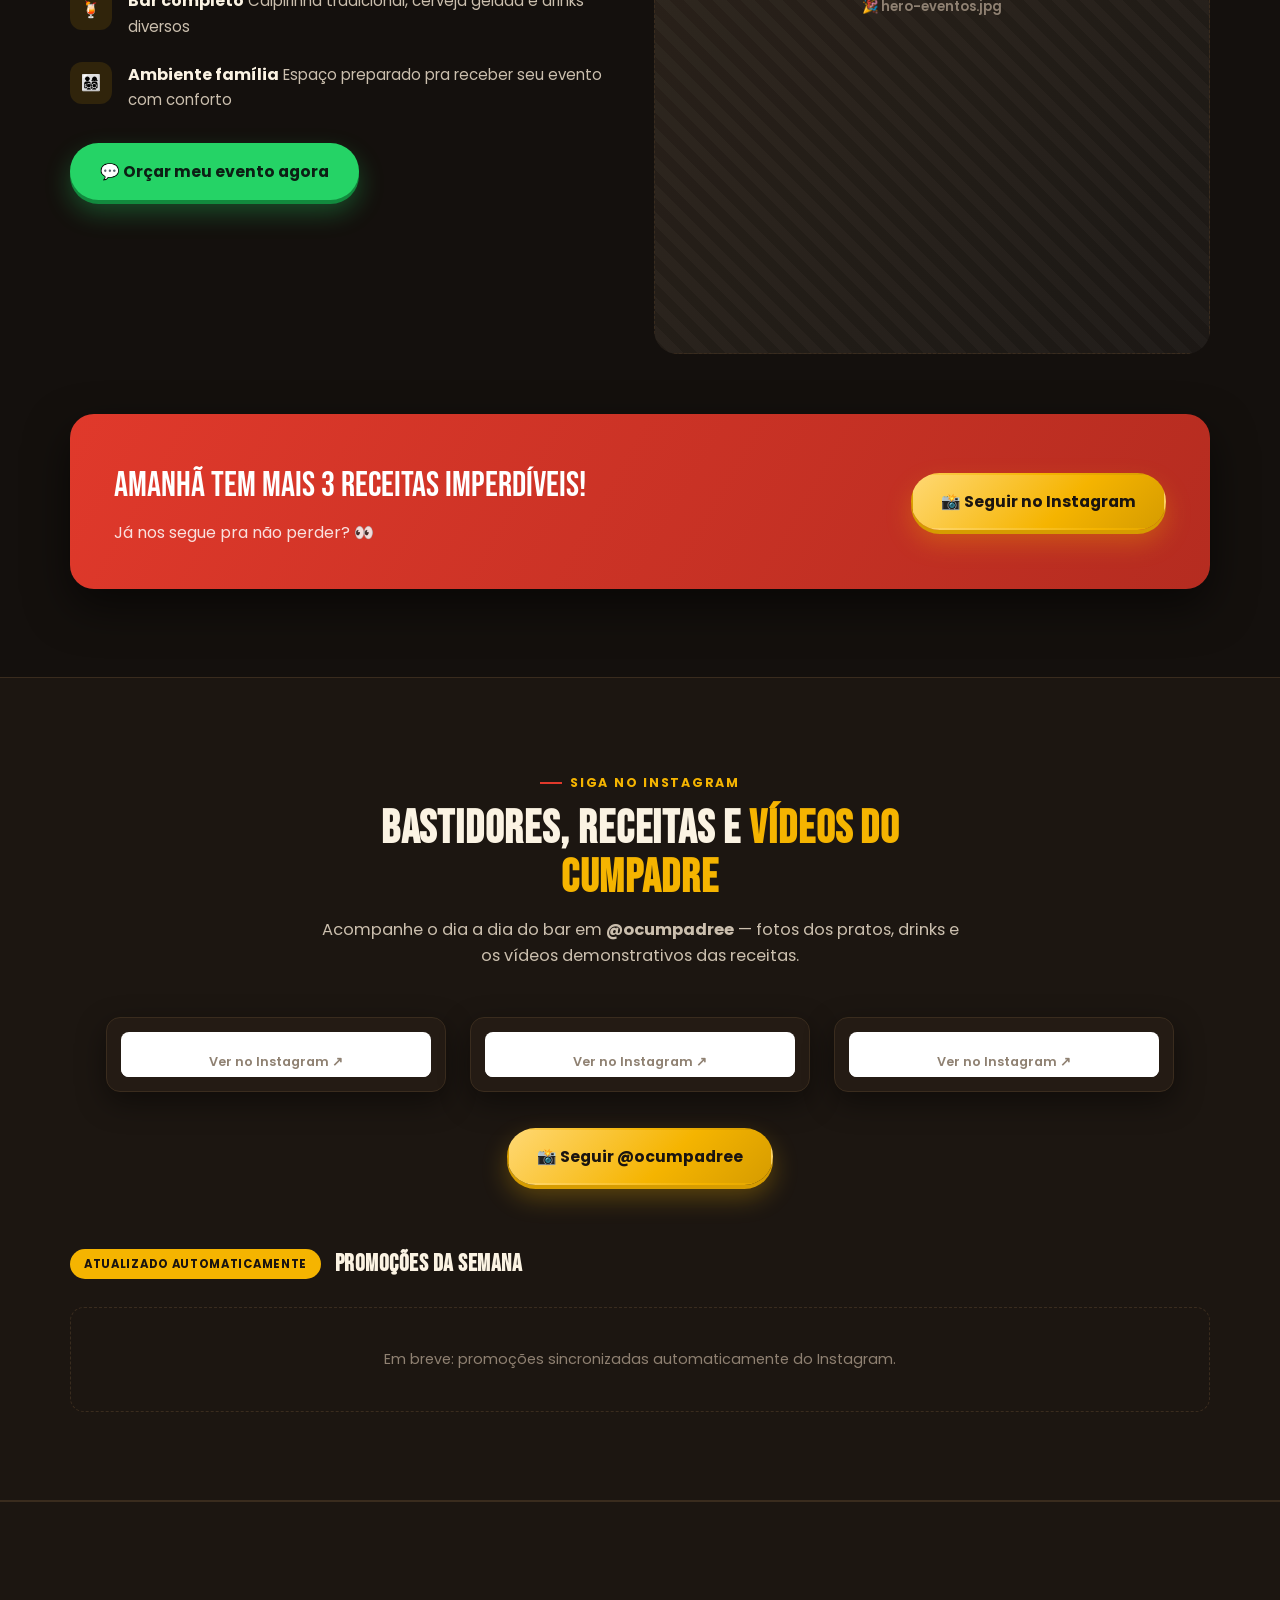
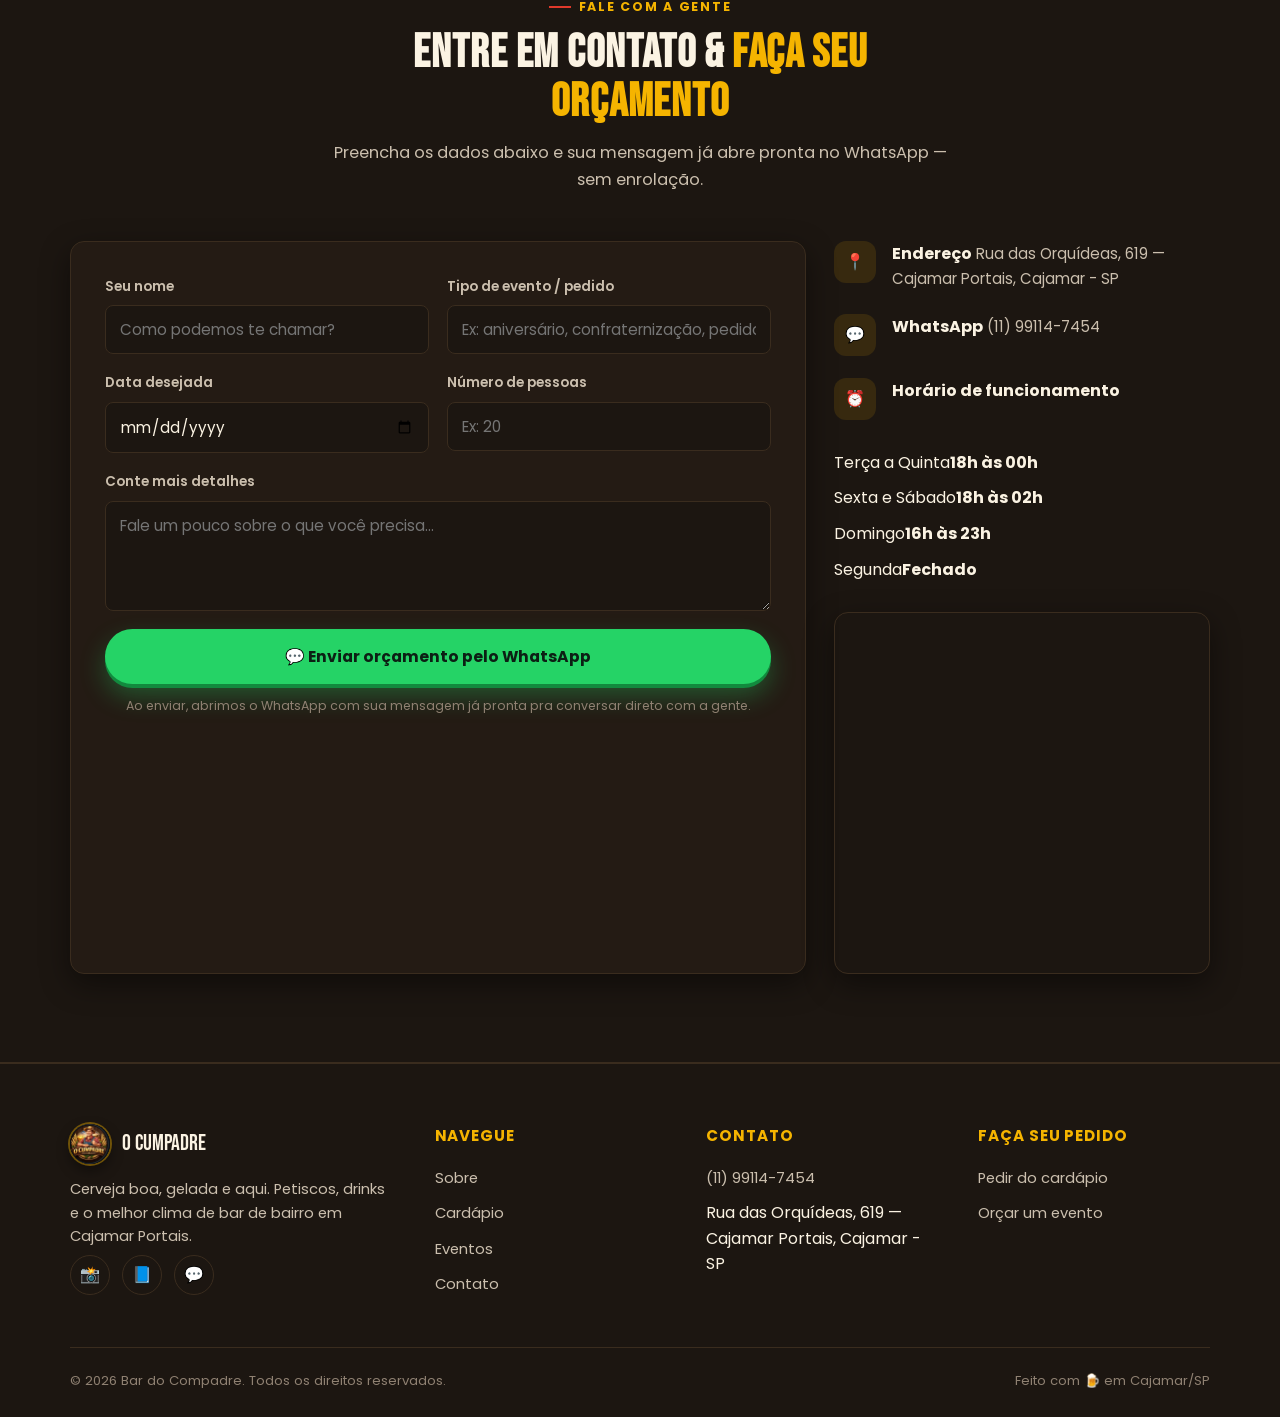
==== commit 22abb198: "Remove card do reel DZ5CDwal7ce, que estava quebrando o embed do Instagram Co-Authored-By: Claude So" ====
--- a/index.html
+++ b/index.html
@@ -405,7 +405,6 @@
         <div class="ig-grid" data-reveal>
           <div class="ig-frame"><div class="ig-embed" data-ig-embed data-ig-url="https://www.instagram.com/reel/DajMftlS2LG/"></div></div>
           <div class="ig-frame"><div class="ig-embed" data-ig-embed data-ig-url="https://www.instagram.com/reel/DaEepETyRVl/"></div></div>
-          <div class="ig-frame"><div class="ig-embed" data-ig-embed data-ig-url="https://www.instagram.com/reel/DZ5CDwal7ce/"></div></div>
           <div class="ig-frame"><div class="ig-embed" data-ig-embed data-ig-url="https://www.instagram.com/reel/DZm5YtxRf5F/"></div></div>
         </div>
 
--- a/assets/css/style.css
+++ b/assets/css/style.css
@@ -54,6 +54,9 @@
   font-family: var(--font-body);
   line-height: 1.6;
   -webkit-font-smoothing: antialiased;
+  /* Trava de segurança: nenhum elemento (ex: um embed externo mal
+     comportado) consegue empurrar a página pra rolagem horizontal. */
+  overflow-x: hidden;
 }
 
 img {
@@ -1148,12 +1151,30 @@
 .ig-embed--ready {
   background: #fff;
   min-height: 0;
-}
-
-.ig-embed--ready blockquote.instagram-media {
+  max-width: 100%;
+}
+
+.ig-embed__media {
+  /* O widget do Instagram às vezes renderiza com altura/largura próprias
+     e imprevisíveis (principalmente reels) — travamos aqui pra nunca
+     estourar a moldura do card nem empurrar a página pros lados. O link
+     "Ver no Instagram" fica fora, sempre visível, sem precisar rolar. */
+  max-height: 560px;
+  max-width: 100%;
+  overflow: auto;
+}
+
+.ig-embed__media blockquote.instagram-media,
+.ig-embed__media iframe {
   margin: 0 !important;
   width: 100% !important;
+  max-width: 100% !important;
   min-width: 0 !important;
+}
+
+.ig-embed--ready .ig-frame__link {
+  background: #fff;
+  padding: 10px 0 4px;
 }
 
 .ig-frame__link {
